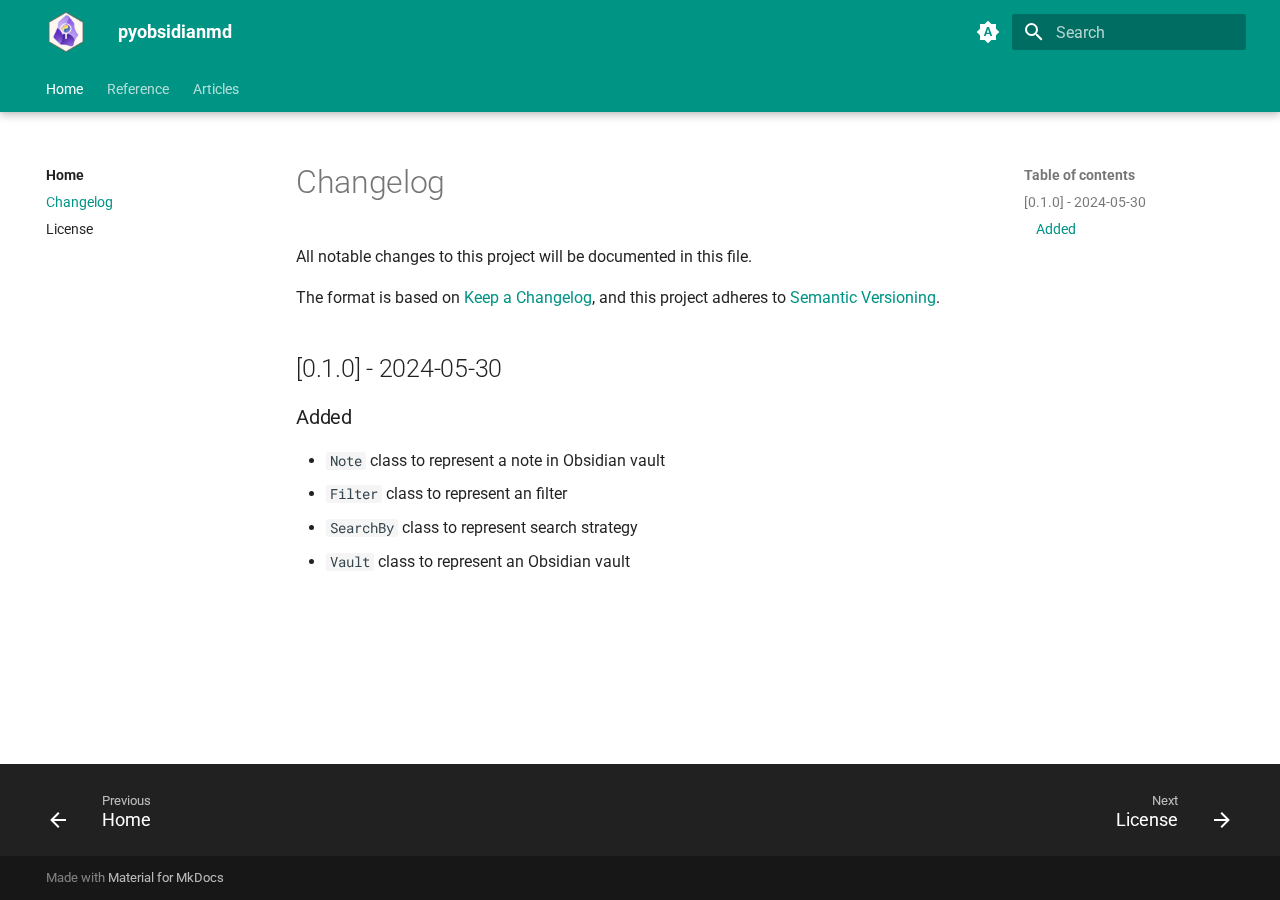
==== changelog/index.html @ 42bb1370 "Deployed efe7aa2 with MkDocs version: 1.6.0" ====
<!doctype html>
<html lang="en" class="no-js">
  <head>
    
      <meta charset="utf-8">
      <meta name="viewport" content="width=device-width,initial-scale=1">
      
        <meta name="description" content="A Python library for Obsidian">
      
      
      
      
        <link rel="prev" href="..">
      
      
        <link rel="next" href="../license/">
      
      
      <link rel="icon" href="../assets/imgs/logo.png">
      <meta name="generator" content="mkdocs-1.6.0, mkdocs-material-9.5.25">
    
    
      
        <title>Changelog - pyobsidianmd</title>
      
    
    
      <link rel="stylesheet" href="../assets/stylesheets/main.6543a935.min.css">
      
        
        <link rel="stylesheet" href="../assets/stylesheets/palette.06af60db.min.css">
      
      


    
    
      
    
    
      
        
        
        <link rel="preconnect" href="https://fonts.gstatic.com" crossorigin>
        <link rel="stylesheet" href="https://fonts.googleapis.com/css?family=Roboto:300,300i,400,400i,700,700i%7CRoboto+Mono:400,400i,700,700i&display=fallback">
        <style>:root{--md-text-font:"Roboto";--md-code-font:"Roboto Mono"}</style>
      
    
    
      <link rel="stylesheet" href="../assets/_mkdocstrings.css">
    
      <link rel="stylesheet" href="../css/style.css">
    
    <script>__md_scope=new URL("..",location),__md_hash=e=>[...e].reduce((e,_)=>(e<<5)-e+_.charCodeAt(0),0),__md_get=(e,_=localStorage,t=__md_scope)=>JSON.parse(_.getItem(t.pathname+"."+e)),__md_set=(e,_,t=localStorage,a=__md_scope)=>{try{t.setItem(a.pathname+"."+e,JSON.stringify(_))}catch(e){}}</script>
    
      

    
    
    
  </head>
  
  
    
    
      
    
    
    
    
    <body dir="ltr" data-md-color-scheme="default" data-md-color-primary="indigo" data-md-color-accent="indigo">
  
    
    <input class="md-toggle" data-md-toggle="drawer" type="checkbox" id="__drawer" autocomplete="off">
    <input class="md-toggle" data-md-toggle="search" type="checkbox" id="__search" autocomplete="off">
    <label class="md-overlay" for="__drawer"></label>
    <div data-md-component="skip">
      
        
        <a href="#changelog" class="md-skip">
          Skip to content
        </a>
      
    </div>
    <div data-md-component="announce">
      
    </div>
    
    
      

  

<header class="md-header md-header--shadow md-header--lifted" data-md-component="header">
  <nav class="md-header__inner md-grid" aria-label="Header">
    <a href=".." title="pyobsidianmd" class="md-header__button md-logo" aria-label="pyobsidianmd" data-md-component="logo">
      
  <img src="../assets/imgs/logo.png" alt="logo">

    </a>
    <label class="md-header__button md-icon" for="__drawer">
      
      <svg xmlns="http://www.w3.org/2000/svg" viewBox="0 0 24 24"><path d="M3 6h18v2H3V6m0 5h18v2H3v-2m0 5h18v2H3v-2Z"/></svg>
    </label>
    <div class="md-header__title" data-md-component="header-title">
      <div class="md-header__ellipsis">
        <div class="md-header__topic">
          <span class="md-ellipsis">
            pyobsidianmd
          </span>
        </div>
        <div class="md-header__topic" data-md-component="header-topic">
          <span class="md-ellipsis">
            
              Changelog
            
          </span>
        </div>
      </div>
    </div>
    
      
        <form class="md-header__option" data-md-component="palette">
  
    
    
    
    <input class="md-option" data-md-color-media="(prefers-color-scheme)" data-md-color-scheme="default" data-md-color-primary="indigo" data-md-color-accent="indigo"  aria-label="Switch to light mode"  type="radio" name="__palette" id="__palette_0">
    
      <label class="md-header__button md-icon" title="Switch to light mode" for="__palette_1" hidden>
        <svg xmlns="http://www.w3.org/2000/svg" viewBox="0 0 24 24"><path d="m14.3 16-.7-2h-3.2l-.7 2H7.8L11 7h2l3.2 9h-1.9M20 8.69V4h-4.69L12 .69 8.69 4H4v4.69L.69 12 4 15.31V20h4.69L12 23.31 15.31 20H20v-4.69L23.31 12 20 8.69m-9.15 3.96h2.3L12 9l-1.15 3.65Z"/></svg>
      </label>
    
  
    
    
    
    <input class="md-option" data-md-color-media="(prefers-color-scheme: light)" data-md-color-scheme="default" data-md-color-primary="teal" data-md-color-accent="purple"  aria-label="Switch to dark mode"  type="radio" name="__palette" id="__palette_1">
    
      <label class="md-header__button md-icon" title="Switch to dark mode" for="__palette_2" hidden>
        <svg xmlns="http://www.w3.org/2000/svg" viewBox="0 0 24 24"><path d="M12 7a5 5 0 0 1 5 5 5 5 0 0 1-5 5 5 5 0 0 1-5-5 5 5 0 0 1 5-5m0 2a3 3 0 0 0-3 3 3 3 0 0 0 3 3 3 3 0 0 0 3-3 3 3 0 0 0-3-3m0-7 2.39 3.42C13.65 5.15 12.84 5 12 5c-.84 0-1.65.15-2.39.42L12 2M3.34 7l4.16-.35A7.2 7.2 0 0 0 5.94 8.5c-.44.74-.69 1.5-.83 2.29L3.34 7m.02 10 1.76-3.77a7.131 7.131 0 0 0 2.38 4.14L3.36 17M20.65 7l-1.77 3.79a7.023 7.023 0 0 0-2.38-4.15l4.15.36m-.01 10-4.14.36c.59-.51 1.12-1.14 1.54-1.86.42-.73.69-1.5.83-2.29L20.64 17M12 22l-2.41-3.44c.74.27 1.55.44 2.41.44.82 0 1.63-.17 2.37-.44L12 22Z"/></svg>
      </label>
    
  
    
    
    
    <input class="md-option" data-md-color-media="(prefers-color-scheme: dark)" data-md-color-scheme="slate" data-md-color-primary="black" data-md-color-accent="lime"  aria-label="Switch to system preference"  type="radio" name="__palette" id="__palette_2">
    
      <label class="md-header__button md-icon" title="Switch to system preference" for="__palette_0" hidden>
        <svg xmlns="http://www.w3.org/2000/svg" viewBox="0 0 24 24"><path d="m17.75 4.09-2.53 1.94.91 3.06-2.63-1.81-2.63 1.81.91-3.06-2.53-1.94L12.44 4l1.06-3 1.06 3 3.19.09m3.5 6.91-1.64 1.25.59 1.98-1.7-1.17-1.7 1.17.59-1.98L15.75 11l2.06-.05L18.5 9l.69 1.95 2.06.05m-2.28 4.95c.83-.08 1.72 1.1 1.19 1.85-.32.45-.66.87-1.08 1.27C15.17 23 8.84 23 4.94 19.07c-3.91-3.9-3.91-10.24 0-14.14.4-.4.82-.76 1.27-1.08.75-.53 1.93.36 1.85 1.19-.27 2.86.69 5.83 2.89 8.02a9.96 9.96 0 0 0 8.02 2.89m-1.64 2.02a12.08 12.08 0 0 1-7.8-3.47c-2.17-2.19-3.33-5-3.49-7.82-2.81 3.14-2.7 7.96.31 10.98 3.02 3.01 7.84 3.12 10.98.31Z"/></svg>
      </label>
    
  
</form>
      
    
    
      <script>var media,input,key,value,palette=__md_get("__palette");if(palette&&palette.color){"(prefers-color-scheme)"===palette.color.media&&(media=matchMedia("(prefers-color-scheme: light)"),input=document.querySelector(media.matches?"[data-md-color-media='(prefers-color-scheme: light)']":"[data-md-color-media='(prefers-color-scheme: dark)']"),palette.color.media=input.getAttribute("data-md-color-media"),palette.color.scheme=input.getAttribute("data-md-color-scheme"),palette.color.primary=input.getAttribute("data-md-color-primary"),palette.color.accent=input.getAttribute("data-md-color-accent"));for([key,value]of Object.entries(palette.color))document.body.setAttribute("data-md-color-"+key,value)}</script>
    
    
    
      <label class="md-header__button md-icon" for="__search">
        
        <svg xmlns="http://www.w3.org/2000/svg" viewBox="0 0 24 24"><path d="M9.5 3A6.5 6.5 0 0 1 16 9.5c0 1.61-.59 3.09-1.56 4.23l.27.27h.79l5 5-1.5 1.5-5-5v-.79l-.27-.27A6.516 6.516 0 0 1 9.5 16 6.5 6.5 0 0 1 3 9.5 6.5 6.5 0 0 1 9.5 3m0 2C7 5 5 7 5 9.5S7 14 9.5 14 14 12 14 9.5 12 5 9.5 5Z"/></svg>
      </label>
      <div class="md-search" data-md-component="search" role="dialog">
  <label class="md-search__overlay" for="__search"></label>
  <div class="md-search__inner" role="search">
    <form class="md-search__form" name="search">
      <input type="text" class="md-search__input" name="query" aria-label="Search" placeholder="Search" autocapitalize="off" autocorrect="off" autocomplete="off" spellcheck="false" data-md-component="search-query" required>
      <label class="md-search__icon md-icon" for="__search">
        
        <svg xmlns="http://www.w3.org/2000/svg" viewBox="0 0 24 24"><path d="M9.5 3A6.5 6.5 0 0 1 16 9.5c0 1.61-.59 3.09-1.56 4.23l.27.27h.79l5 5-1.5 1.5-5-5v-.79l-.27-.27A6.516 6.516 0 0 1 9.5 16 6.5 6.5 0 0 1 3 9.5 6.5 6.5 0 0 1 9.5 3m0 2C7 5 5 7 5 9.5S7 14 9.5 14 14 12 14 9.5 12 5 9.5 5Z"/></svg>
        
        <svg xmlns="http://www.w3.org/2000/svg" viewBox="0 0 24 24"><path d="M20 11v2H8l5.5 5.5-1.42 1.42L4.16 12l7.92-7.92L13.5 5.5 8 11h12Z"/></svg>
      </label>
      <nav class="md-search__options" aria-label="Search">
        
        <button type="reset" class="md-search__icon md-icon" title="Clear" aria-label="Clear" tabindex="-1">
          
          <svg xmlns="http://www.w3.org/2000/svg" viewBox="0 0 24 24"><path d="M19 6.41 17.59 5 12 10.59 6.41 5 5 6.41 10.59 12 5 17.59 6.41 19 12 13.41 17.59 19 19 17.59 13.41 12 19 6.41Z"/></svg>
        </button>
      </nav>
      
        <div class="md-search__suggest" data-md-component="search-suggest"></div>
      
    </form>
    <div class="md-search__output">
      <div class="md-search__scrollwrap" data-md-scrollfix>
        <div class="md-search-result" data-md-component="search-result">
          <div class="md-search-result__meta">
            Initializing search
          </div>
          <ol class="md-search-result__list" role="presentation"></ol>
        </div>
      </div>
    </div>
  </div>
</div>
    
    
  </nav>
  
    
      
<nav class="md-tabs" aria-label="Tabs" data-md-component="tabs">
  <div class="md-grid">
    <ul class="md-tabs__list">
      
        
  
  
    
  
  
    
    
      <li class="md-tabs__item md-tabs__item--active">
        <a href=".." class="md-tabs__link">
          
  
    
  
  Home

        </a>
      </li>
    
  

      
        
  
  
  
    
    
      <li class="md-tabs__item">
        <a href="../reference/filter/" class="md-tabs__link">
          
  
    
  
  Reference

        </a>
      </li>
    
  

      
        
  
  
  
    
    
      <li class="md-tabs__item">
        <a href="../articles/filter_mode/" class="md-tabs__link">
          
  
    
  
  Articles

        </a>
      </li>
    
  

      
    </ul>
  </div>
</nav>
    
  
</header>
    
    <div class="md-container" data-md-component="container">
      
      
        
      
      <main class="md-main" data-md-component="main">
        <div class="md-main__inner md-grid">
          
            
              
              <div class="md-sidebar md-sidebar--primary" data-md-component="sidebar" data-md-type="navigation" >
                <div class="md-sidebar__scrollwrap">
                  <div class="md-sidebar__inner">
                    


  


<nav class="md-nav md-nav--primary md-nav--lifted" aria-label="Navigation" data-md-level="0">
  <label class="md-nav__title" for="__drawer">
    <a href=".." title="pyobsidianmd" class="md-nav__button md-logo" aria-label="pyobsidianmd" data-md-component="logo">
      
  <img src="../assets/imgs/logo.png" alt="logo">

    </a>
    pyobsidianmd
  </label>
  
  <ul class="md-nav__list" data-md-scrollfix>
    
      
      
  
  
    
  
  
  
    
    
      
        
          
        
      
        
      
        
      
    
    
      
        
        
      
      
        
      
    
    
    <li class="md-nav__item md-nav__item--active md-nav__item--section md-nav__item--nested">
      
        
        
        <input class="md-nav__toggle md-toggle " type="checkbox" id="__nav_1" checked>
        
          
          
          <div class="md-nav__link md-nav__container">
            <a href=".." class="md-nav__link ">
              
  
  <span class="md-ellipsis">
    Home
  </span>
  

            </a>
            
              
              <label class="md-nav__link " for="__nav_1" id="__nav_1_label" tabindex="">
                <span class="md-nav__icon md-icon"></span>
              </label>
            
          </div>
        
        <nav class="md-nav" data-md-level="1" aria-labelledby="__nav_1_label" aria-expanded="true">
          <label class="md-nav__title" for="__nav_1">
            <span class="md-nav__icon md-icon"></span>
            Home
          </label>
          <ul class="md-nav__list" data-md-scrollfix>
            
              
            
              
                
  
  
    
  
  
  
    <li class="md-nav__item md-nav__item--active">
      
      <input class="md-nav__toggle md-toggle" type="checkbox" id="__toc">
      
      
        
      
      
        <label class="md-nav__link md-nav__link--active" for="__toc">
          
  
  <span class="md-ellipsis">
    Changelog
  </span>
  

          <span class="md-nav__icon md-icon"></span>
        </label>
      
      <a href="./" class="md-nav__link md-nav__link--active">
        
  
  <span class="md-ellipsis">
    Changelog
  </span>
  

      </a>
      
        

<nav class="md-nav md-nav--secondary" aria-label="Table of contents">
  
  
  
    
  
  
    <label class="md-nav__title" for="__toc">
      <span class="md-nav__icon md-icon"></span>
      Table of contents
    </label>
    <ul class="md-nav__list" data-md-component="toc" data-md-scrollfix>
      
        <li class="md-nav__item">
  <a href="#010-2024-05-30" class="md-nav__link">
    <span class="md-ellipsis">
      [0.1.0] - 2024-05-30
    </span>
  </a>
  
    <nav class="md-nav" aria-label="[0.1.0] - 2024-05-30">
      <ul class="md-nav__list">
        
          <li class="md-nav__item">
  <a href="#added" class="md-nav__link">
    <span class="md-ellipsis">
      Added
    </span>
  </a>
  
</li>
        
      </ul>
    </nav>
  
</li>
      
    </ul>
  
</nav>
      
    </li>
  

              
            
              
                
  
  
  
  
    <li class="md-nav__item">
      <a href="../license/" class="md-nav__link">
        
  
  <span class="md-ellipsis">
    License
  </span>
  

      </a>
    </li>
  

              
            
          </ul>
        </nav>
      
    </li>
  

    
      
      
  
  
  
  
    
    
      
        
      
        
      
        
      
        
      
    
    
      
      
        
      
    
    
    <li class="md-nav__item md-nav__item--nested">
      
        
        
        <input class="md-nav__toggle md-toggle " type="checkbox" id="__nav_2" >
        
          
          <label class="md-nav__link" for="__nav_2" id="__nav_2_label" tabindex="0">
            
  
  <span class="md-ellipsis">
    Reference
  </span>
  

            <span class="md-nav__icon md-icon"></span>
          </label>
        
        <nav class="md-nav" data-md-level="1" aria-labelledby="__nav_2_label" aria-expanded="false">
          <label class="md-nav__title" for="__nav_2">
            <span class="md-nav__icon md-icon"></span>
            Reference
          </label>
          <ul class="md-nav__list" data-md-scrollfix>
            
              
                
  
  
  
  
    <li class="md-nav__item">
      <a href="../reference/filter/" class="md-nav__link">
        
  
  <span class="md-ellipsis">
    filter
  </span>
  

      </a>
    </li>
  

              
            
              
                
  
  
  
  
    <li class="md-nav__item">
      <a href="../reference/note/" class="md-nav__link">
        
  
  <span class="md-ellipsis">
    note
  </span>
  

      </a>
    </li>
  

              
            
              
                
  
  
  
  
    <li class="md-nav__item">
      <a href="../reference/searchby/" class="md-nav__link">
        
  
  <span class="md-ellipsis">
    searchby
  </span>
  

      </a>
    </li>
  

              
            
              
                
  
  
  
  
    <li class="md-nav__item">
      <a href="../reference/vault/" class="md-nav__link">
        
  
  <span class="md-ellipsis">
    vault
  </span>
  

      </a>
    </li>
  

              
            
          </ul>
        </nav>
      
    </li>
  

    
      
      
  
  
  
  
    
    
      
        
      
        
      
    
    
      
      
        
      
    
    
    <li class="md-nav__item md-nav__item--nested">
      
        
        
        <input class="md-nav__toggle md-toggle " type="checkbox" id="__nav_3" >
        
          
          <label class="md-nav__link" for="__nav_3" id="__nav_3_label" tabindex="0">
            
  
  <span class="md-ellipsis">
    Articles
  </span>
  

            <span class="md-nav__icon md-icon"></span>
          </label>
        
        <nav class="md-nav" data-md-level="1" aria-labelledby="__nav_3_label" aria-expanded="false">
          <label class="md-nav__title" for="__nav_3">
            <span class="md-nav__icon md-icon"></span>
            Articles
          </label>
          <ul class="md-nav__list" data-md-scrollfix>
            
              
                
  
  
  
  
    <li class="md-nav__item">
      <a href="../articles/filter_mode/" class="md-nav__link">
        
  
  <span class="md-ellipsis">
    Understanding filter mode
  </span>
  

      </a>
    </li>
  

              
            
              
                
  
  
  
  
    <li class="md-nav__item">
      <a href="../articles/new_search_strategy/" class="md-nav__link">
        
  
  <span class="md-ellipsis">
    Creating new search strategy
  </span>
  

      </a>
    </li>
  

              
            
          </ul>
        </nav>
      
    </li>
  

    
  </ul>
</nav>
                  </div>
                </div>
              </div>
            
            
              
              <div class="md-sidebar md-sidebar--secondary" data-md-component="sidebar" data-md-type="toc" >
                <div class="md-sidebar__scrollwrap">
                  <div class="md-sidebar__inner">
                    

<nav class="md-nav md-nav--secondary" aria-label="Table of contents">
  
  
  
    
  
  
    <label class="md-nav__title" for="__toc">
      <span class="md-nav__icon md-icon"></span>
      Table of contents
    </label>
    <ul class="md-nav__list" data-md-component="toc" data-md-scrollfix>
      
        <li class="md-nav__item">
  <a href="#010-2024-05-30" class="md-nav__link">
    <span class="md-ellipsis">
      [0.1.0] - 2024-05-30
    </span>
  </a>
  
    <nav class="md-nav" aria-label="[0.1.0] - 2024-05-30">
      <ul class="md-nav__list">
        
          <li class="md-nav__item">
  <a href="#added" class="md-nav__link">
    <span class="md-ellipsis">
      Added
    </span>
  </a>
  
</li>
        
      </ul>
    </nav>
  
</li>
      
    </ul>
  
</nav>
                  </div>
                </div>
              </div>
            
          
          
            <div class="md-content" data-md-component="content">
              <article class="md-content__inner md-typeset">
                
                  


<h1 id="changelog">Changelog</h1>
<p>All notable changes to this project will be documented in this file.</p>
<p>The format is based on <a href="https://keepachangelog.com/en/1.1.0/">Keep a Changelog</a>,
and this project adheres to <a href="https://semver.org/spec/v2.0.0.html">Semantic Versioning</a>.</p>
<h2 id="010-2024-05-30">[0.1.0] - 2024-05-30</h2>
<h3 id="added">Added</h3>
<ul>
<li><code class="language-python highlight"><span class="n">Note</span></code> class to represent a note in Obsidian vault</li>
<li><code class="language-python highlight"><span class="n">Filter</span></code> class to represent an filter</li>
<li><code class="language-python highlight"><span class="n">SearchBy</span></code> class to represent search strategy</li>
<li><code class="language-python highlight"><span class="n">Vault</span></code> class to represent an Obsidian vault</li>
</ul>












                
              </article>
            </div>
          
          
<script>var target=document.getElementById(location.hash.slice(1));target&&target.name&&(target.checked=target.name.startsWith("__tabbed_"))</script>
        </div>
        
          <button type="button" class="md-top md-icon" data-md-component="top" hidden>
  
  <svg xmlns="http://www.w3.org/2000/svg" viewBox="0 0 24 24"><path d="M13 20h-2V8l-5.5 5.5-1.42-1.42L12 4.16l7.92 7.92-1.42 1.42L13 8v12Z"/></svg>
  Back to top
</button>
        
      </main>
      
        <footer class="md-footer">
  
    
      
      <nav class="md-footer__inner md-grid" aria-label="Footer" >
        
          
          <a href=".." class="md-footer__link md-footer__link--prev" aria-label="Previous: Home">
            <div class="md-footer__button md-icon">
              
              <svg xmlns="http://www.w3.org/2000/svg" viewBox="0 0 24 24"><path d="M20 11v2H8l5.5 5.5-1.42 1.42L4.16 12l7.92-7.92L13.5 5.5 8 11h12Z"/></svg>
            </div>
            <div class="md-footer__title">
              <span class="md-footer__direction">
                Previous
              </span>
              <div class="md-ellipsis">
                Home
              </div>
            </div>
          </a>
        
        
          
          <a href="../license/" class="md-footer__link md-footer__link--next" aria-label="Next: License">
            <div class="md-footer__title">
              <span class="md-footer__direction">
                Next
              </span>
              <div class="md-ellipsis">
                License
              </div>
            </div>
            <div class="md-footer__button md-icon">
              
              <svg xmlns="http://www.w3.org/2000/svg" viewBox="0 0 24 24"><path d="M4 11v2h12l-5.5 5.5 1.42 1.42L19.84 12l-7.92-7.92L10.5 5.5 16 11H4Z"/></svg>
            </div>
          </a>
        
      </nav>
    
  
  <div class="md-footer-meta md-typeset">
    <div class="md-footer-meta__inner md-grid">
      <div class="md-copyright">
  
  
    Made with
    <a href="https://squidfunk.github.io/mkdocs-material/" target="_blank" rel="noopener">
      Material for MkDocs
    </a>
  
</div>
      
    </div>
  </div>
</footer>
      
    </div>
    <div class="md-dialog" data-md-component="dialog">
      <div class="md-dialog__inner md-typeset"></div>
    </div>
    
    
    <script id="__config" type="application/json">{"base": "..", "features": ["announce.dismiss", "content.action.edit", "content.action.view", "content.code.annotate", "content.code.copy", "content.tooltips", "navigation.footer", "navigation.indexes", "navigation.sections", "navigation.tabs", "navigation.tabs.sticky", "navigation.top", "search.highlight", "search.suggest", "toc.follow"], "search": "../assets/javascripts/workers/search.b8dbb3d2.min.js", "translations": {"clipboard.copied": "Copied to clipboard", "clipboard.copy": "Copy to clipboard", "search.result.more.one": "1 more on this page", "search.result.more.other": "# more on this page", "search.result.none": "No matching documents", "search.result.one": "1 matching document", "search.result.other": "# matching documents", "search.result.placeholder": "Type to start searching", "search.result.term.missing": "Missing", "select.version": "Select version"}}</script>
    
    
      <script src="../assets/javascripts/bundle.081f42fc.min.js"></script>
      
    
  </body>
</html>
---- assets/stylesheets/main.6543a935.min.css ----
@charset "UTF-8";html{-webkit-text-size-adjust:none;-moz-text-size-adjust:none;text-size-adjust:none;box-sizing:border-box}*,:after,:before{box-sizing:inherit}@media (prefers-reduced-motion){*,:after,:before{transition:none!important}}body{margin:0}a,button,input,label{-webkit-tap-highlight-color:transparent}a{color:inherit;text-decoration:none}hr{border:0;box-sizing:initial;display:block;height:.05rem;overflow:visible;padding:0}small{font-size:80%}sub,sup{line-height:1em}img{border-style:none}table{border-collapse:initial;border-spacing:0}td,th{font-weight:400;vertical-align:top}button{background:#0000;border:0;font-family:inherit;font-size:inherit;margin:0;padding:0}input{border:0;outline:none}:root{--md-primary-fg-color:#4051b5;--md-primary-fg-color--light:#5d6cc0;--md-primary-fg-color--dark:#303fa1;--md-primary-bg-color:#fff;--md-primary-bg-color--light:#ffffffb3;--md-accent-fg-color:#526cfe;--md-accent-fg-color--transparent:#526cfe1a;--md-accent-bg-color:#fff;--md-accent-bg-color--light:#ffffffb3}[data-md-color-scheme=default]{color-scheme:light}[data-md-color-scheme=default] img[src$="#gh-dark-mode-only"],[data-md-color-scheme=default] img[src$="#only-dark"]{display:none}:root,[data-md-color-scheme=default]{--md-hue:225deg;--md-default-fg-color:#000000de;--md-default-fg-color--light:#0000008a;--md-default-fg-color--lighter:#00000052;--md-default-fg-color--lightest:#00000012;--md-default-bg-color:#fff;--md-default-bg-color--light:#ffffffb3;--md-default-bg-color--lighter:#ffffff4d;--md-default-bg-color--lightest:#ffffff1f;--md-code-fg-color:#36464e;--md-code-bg-color:#f5f5f5;--md-code-hl-color:#4287ff;--md-code-hl-color--light:#4287ff1a;--md-code-hl-number-color:#d52a2a;--md-code-hl-special-color:#db1457;--md-code-hl-function-color:#a846b9;--md-code-hl-constant-color:#6e59d9;--md-code-hl-keyword-color:#3f6ec6;--md-code-hl-string-color:#1c7d4d;--md-code-hl-name-color:var(--md-code-fg-color);--md-code-hl-operator-color:var(--md-default-fg-color--light);--md-code-hl-punctuation-color:var(--md-default-fg-color--light);--md-code-hl-comment-color:var(--md-default-fg-color--light);--md-code-hl-generic-color:var(--md-default-fg-color--light);--md-code-hl-variable-color:var(--md-default-fg-color--light);--md-typeset-color:var(--md-default-fg-color);--md-typeset-a-color:var(--md-primary-fg-color);--md-typeset-del-color:#f5503d26;--md-typeset-ins-color:#0bd57026;--md-typeset-kbd-color:#fafafa;--md-typeset-kbd-accent-color:#fff;--md-typeset-kbd-border-color:#b8b8b8;--md-typeset-mark-color:#ffff0080;--md-typeset-table-color:#0000001f;--md-typeset-table-color--light:rgba(0,0,0,.035);--md-admonition-fg-color:var(--md-default-fg-color);--md-admonition-bg-color:var(--md-default-bg-color);--md-warning-fg-color:#000000de;--md-warning-bg-color:#ff9;--md-footer-fg-color:#fff;--md-footer-fg-color--light:#ffffffb3;--md-footer-fg-color--lighter:#ffffff73;--md-footer-bg-color:#000000de;--md-footer-bg-color--dark:#00000052;--md-shadow-z1:0 0.2rem 0.5rem #0000000d,0 0 0.05rem #0000001a;--md-shadow-z2:0 0.2rem 0.5rem #0000001a,0 0 0.05rem #00000040;--md-shadow-z3:0 0.2rem 0.5rem #0003,0 0 0.05rem #00000059}.md-icon svg{fill:currentcolor;display:block;height:1.2rem;width:1.2rem}body{-webkit-font-smoothing:antialiased;-moz-osx-font-smoothing:grayscale;--md-text-font-family:var(--md-text-font,_),-apple-system,BlinkMacSystemFont,Helvetica,Arial,sans-serif;--md-code-font-family:var(--md-code-font,_),SFMono-Regular,Consolas,Menlo,monospace}aside,body,input{font-feature-settings:"kern","liga";color:var(--md-typeset-color);font-family:var(--md-text-font-family)}code,kbd,pre{font-feature-settings:"kern";font-family:var(--md-code-font-family)}:root{--md-typeset-table-sort-icon:url('data:image/svg+xml;charset=utf-8,<svg xmlns="http://www.w3.org/2000/svg" viewBox="0 0 24 24"><path d="m18 21-4-4h3V7h-3l4-4 4 4h-3v10h3M2 19v-2h10v2M2 13v-2h7v2M2 7V5h4v2H2Z"/></svg>');--md-typeset-table-sort-icon--asc:url('data:image/svg+xml;charset=utf-8,<svg xmlns="http://www.w3.org/2000/svg" viewBox="0 0 24 24"><path d="M19 17h3l-4 4-4-4h3V3h2M2 17h10v2H2M6 5v2H2V5m0 6h7v2H2v-2Z"/></svg>');--md-typeset-table-sort-icon--desc:url('data:image/svg+xml;charset=utf-8,<svg xmlns="http://www.w3.org/2000/svg" viewBox="0 0 24 24"><path d="M19 7h3l-4-4-4 4h3v14h2M2 17h10v2H2M6 5v2H2V5m0 6h7v2H2v-2Z"/></svg>')}.md-typeset{-webkit-print-color-adjust:exact;color-adjust:exact;font-size:.8rem;line-height:1.6}@media print{.md-typeset{font-size:.68rem}}.md-typeset blockquote,.md-typeset dl,.md-typeset figure,.md-typeset ol,.md-typeset pre,.md-typeset ul{margin-bottom:1em;margin-top:1em}.md-typeset h1{color:var(--md-default-fg-color--light);font-size:2em;line-height:1.3;margin:0 0 1.25em}.md-typeset h1,.md-typeset h2{font-weight:300;letter-spacing:-.01em}.md-typeset h2{font-size:1.5625em;line-height:1.4;margin:1.6em 0 .64em}.md-typeset h3{font-size:1.25em;font-weight:400;letter-spacing:-.01em;line-height:1.5;margin:1.6em 0 .8em}.md-typeset h2+h3{margin-top:.8em}.md-typeset h4{font-weight:700;letter-spacing:-.01em;margin:1em 0}.md-typeset h5,.md-typeset h6{color:var(--md-default-fg-color--light);font-size:.8em;font-weight:700;letter-spacing:-.01em;margin:1.25em 0}.md-typeset h5{text-transform:uppercase}.md-typeset hr{border-bottom:.05rem solid var(--md-default-fg-color--lightest);display:flow-root;margin:1.5em 0}.md-typeset a{color:var(--md-typeset-a-color);word-break:break-word}.md-typeset a,.md-typeset a:before{transition:color 125ms}.md-typeset a:focus,.md-typeset a:hover{color:var(--md-accent-fg-color)}.md-typeset a:focus code,.md-typeset a:hover code{background-color:var(--md-accent-fg-color--transparent)}.md-typeset a code{color:currentcolor;transition:background-color 125ms}.md-typeset a.focus-visible{outline-color:var(--md-accent-fg-color);outline-offset:.2rem}.md-typeset code,.md-typeset kbd,.md-typeset pre{color:var(--md-code-fg-color);direction:ltr;font-variant-ligatures:none}@media print{.md-typeset code,.md-typeset kbd,.md-typeset pre{white-space:pre-wrap}}.md-typeset code{background-color:var(--md-code-bg-color);border-radius:.1rem;-webkit-box-decoration-break:clone;box-decoration-break:clone;font-size:.85em;padding:0 .2941176471em;word-break:break-word}.md-typeset code:not(.focus-visible){-webkit-tap-highlight-color:transparent;outline:none}.md-typeset pre{display:flow-root;line-height:1.4;position:relative}.md-typeset pre>code{-webkit-box-decoration-break:slice;box-decoration-break:slice;box-shadow:none;display:block;margin:0;outline-color:var(--md-accent-fg-color);overflow:auto;padding:.7720588235em 1.1764705882em;scrollbar-color:var(--md-default-fg-color--lighter) #0000;scrollbar-width:thin;touch-action:auto;word-break:normal}.md-typeset pre>code:hover{scrollbar-color:var(--md-accent-fg-color) #0000}.md-typeset pre>code::-webkit-scrollbar{height:.2rem;width:.2rem}.md-typeset pre>code::-webkit-scrollbar-thumb{background-color:var(--md-default-fg-color--lighter)}.md-typeset pre>code::-webkit-scrollbar-thumb:hover{background-color:var(--md-accent-fg-color)}.md-typeset kbd{background-color:var(--md-typeset-kbd-color);border-radius:.1rem;box-shadow:0 .1rem 0 .05rem var(--md-typeset-kbd-border-color),0 .1rem 0 var(--md-typeset-kbd-border-color),0 -.1rem .2rem var(--md-typeset-kbd-accent-color) inset;color:var(--md-default-fg-color);display:inline-block;font-size:.75em;padding:0 .6666666667em;vertical-align:text-top;word-break:break-word}.md-typeset mark{background-color:var(--md-typeset-mark-color);-webkit-box-decoration-break:clone;box-decoration-break:clone;color:inherit;word-break:break-word}.md-typeset abbr{border-bottom:.05rem dotted var(--md-default-fg-color--light);cursor:help;text-decoration:none}.md-typeset small{opacity:.75}[dir=ltr] .md-typeset sub,[dir=ltr] .md-typeset sup{margin-left:.078125em}[dir=rtl] .md-typeset sub,[dir=rtl] .md-typeset sup{margin-right:.078125em}[dir=ltr] .md-typeset blockquote{padding-left:.6rem}[dir=rtl] .md-typeset blockquote{padding-right:.6rem}[dir=ltr] .md-typeset blockquote{border-left:.2rem solid var(--md-default-fg-color--lighter)}[dir=rtl] .md-typeset blockquote{border-right:.2rem solid var(--md-default-fg-color--lighter)}.md-typeset blockquote{color:var(--md-default-fg-color--light);margin-left:0;margin-right:0}.md-typeset ul{list-style-type:disc}[dir=ltr] .md-typeset ol,[dir=ltr] .md-typeset ul{margin-left:.625em}[dir=rtl] .md-typeset ol,[dir=rtl] .md-typeset ul{margin-right:.625em}.md-typeset ol,.md-typeset ul{padding:0}.md-typeset ol:not([hidden]),.md-typeset ul:not([hidden]){display:flow-root}.md-typeset ol ol,.md-typeset ul ol{list-style-type:lower-alpha}.md-typeset ol ol ol,.md-typeset ul ol ol{list-style-type:lower-roman}[dir=ltr] .md-typeset ol li,[dir=ltr] .md-typeset ul li{margin-left:1.25em}[dir=rtl] .md-typeset ol li,[dir=rtl] .md-typeset ul li{margin-right:1.25em}.md-typeset ol li,.md-typeset ul li{margin-bottom:.5em}.md-typeset ol li blockquote,.md-typeset ol li p,.md-typeset ul li blockquote,.md-typeset ul li p{margin:.5em 0}.md-typeset ol li:last-child,.md-typeset ul li:last-child{margin-bottom:0}[dir=ltr] .md-typeset ol li ol,[dir=ltr] .md-typeset ol li ul,[dir=ltr] .md-typeset ul li ol,[dir=ltr] .md-typeset ul li ul{margin-left:.625em}[dir=rtl] .md-typeset ol li ol,[dir=rtl] .md-typeset ol li ul,[dir=rtl] .md-typeset ul li ol,[dir=rtl] .md-typeset ul li ul{margin-right:.625em}.md-typeset ol li ol,.md-typeset ol li ul,.md-typeset ul li ol,.md-typeset ul li ul{margin-bottom:.5em;margin-top:.5em}[dir=ltr] .md-typeset dd{margin-left:1.875em}[dir=rtl] .md-typeset dd{margin-right:1.875em}.md-typeset dd{margin-bottom:1.5em;margin-top:1em}.md-typeset img,.md-typeset svg,.md-typeset video{height:auto;max-width:100%}.md-typeset img[align=left]{margin:1em 1em 1em 0}.md-typeset img[align=right]{margin:1em 0 1em 1em}.md-typeset img[align]:only-child{margin-top:0}.md-typeset figure{display:flow-root;margin:1em auto;max-width:100%;text-align:center;width:-moz-fit-content;width:fit-content}.md-typeset figure img{display:block;margin:0 auto}.md-typeset figcaption{font-style:italic;margin:1em auto;max-width:24rem}.md-typeset iframe{max-width:100%}.md-typeset table:not([class]){background-color:var(--md-default-bg-color);border:.05rem solid var(--md-typeset-table-color);border-radius:.1rem;display:inline-block;font-size:.64rem;max-width:100%;overflow:auto;touch-action:auto}@media print{.md-typeset table:not([class]){display:table}}.md-typeset table:not([class])+*{margin-top:1.5em}.md-typeset table:not([class]) td>:first-child,.md-typeset table:not([class]) th>:first-child{margin-top:0}.md-typeset table:not([class]) td>:last-child,.md-typeset table:not([class]) th>:last-child{margin-bottom:0}.md-typeset table:not([class]) td:not([align]),.md-typeset table:not([class]) th:not([align]){text-align:left}[dir=rtl] .md-typeset table:not([class]) td:not([align]),[dir=rtl] .md-typeset table:not([class]) th:not([align]){text-align:right}.md-typeset table:not([class]) th{font-weight:700;min-width:5rem;padding:.9375em 1.25em;vertical-align:top}.md-typeset table:not([class]) td{border-top:.05rem solid var(--md-typeset-table-color);padding:.9375em 1.25em;vertical-align:top}.md-typeset table:not([class]) tbody tr{transition:background-color 125ms}.md-typeset table:not([class]) tbody tr:hover{background-color:var(--md-typeset-table-color--light);box-shadow:0 .05rem 0 var(--md-default-bg-color) inset}.md-typeset table:not([class]) a{word-break:normal}.md-typeset table th[role=columnheader]{cursor:pointer}[dir=ltr] .md-typeset table th[role=columnheader]:after{margin-left:.5em}[dir=rtl] .md-typeset table th[role=columnheader]:after{margin-right:.5em}.md-typeset table th[role=columnheader]:after{content:"";display:inline-block;height:1.2em;-webkit-mask-image:var(--md-typeset-table-sort-icon);mask-image:var(--md-typeset-table-sort-icon);-webkit-mask-repeat:no-repeat;mask-repeat:no-repeat;-webkit-mask-size:contain;mask-size:contain;transition:background-color 125ms;vertical-align:text-bottom;width:1.2em}.md-typeset table th[role=columnheader]:hover:after{background-color:var(--md-default-fg-color--lighter)}.md-typeset table th[role=columnheader][aria-sort=ascending]:after{background-color:var(--md-default-fg-color--light);-webkit-mask-image:var(--md-typeset-table-sort-icon--asc);mask-image:var(--md-typeset-table-sort-icon--asc)}.md-typeset table th[role=columnheader][aria-sort=descending]:after{background-color:var(--md-default-fg-color--light);-webkit-mask-image:var(--md-typeset-table-sort-icon--desc);mask-image:var(--md-typeset-table-sort-icon--desc)}.md-typeset__scrollwrap{margin:1em -.8rem;overflow-x:auto;touch-action:auto}.md-typeset__table{display:inline-block;margin-bottom:.5em;padding:0 .8rem}@media print{.md-typeset__table{display:block}}html .md-typeset__table table{display:table;margin:0;overflow:hidden;width:100%}@media screen and (max-width:44.984375em){.md-content__inner>pre{margin:1em -.8rem}.md-content__inner>pre code{border-radius:0}}.md-typeset .md-author{border-radius:100%;display:block;flex-shrink:0;height:1.6rem;overflow:hidden;position:relative;transition:color 125ms,transform 125ms;width:1.6rem}.md-typeset .md-author img{display:block}.md-typeset .md-author--more{background:var(--md-default-fg-color--lightest);color:var(--md-default-fg-color--lighter);font-size:.6rem;font-weight:700;line-height:1.6rem;text-align:center}.md-typeset .md-author--long{height:2.4rem;width:2.4rem}.md-typeset a.md-author{transform:scale(1)}.md-typeset a.md-author img{border-radius:100%;filter:grayscale(100%) opacity(75%);transition:filter 125ms}.md-typeset a.md-author:focus,.md-typeset a.md-author:hover{transform:scale(1.1);z-index:1}.md-typeset a.md-author:focus img,.md-typeset a.md-author:hover img{filter:grayscale(0)}.md-banner{background-color:var(--md-footer-bg-color);color:var(--md-footer-fg-color);overflow:auto}@media print{.md-banner{display:none}}.md-banner--warning{background-color:var(--md-warning-bg-color);color:var(--md-warning-fg-color)}.md-banner__inner{font-size:.7rem;margin:.6rem auto;padding:0 .8rem}[dir=ltr] .md-banner__button{float:right}[dir=rtl] .md-banner__button{float:left}.md-banner__button{color:inherit;cursor:pointer;transition:opacity .25s}.no-js .md-banner__button{display:none}.md-banner__button:hover{opacity:.7}html{font-size:125%;height:100%;overflow-x:hidden}@media screen and (min-width:100em){html{font-size:137.5%}}@media screen and (min-width:125em){html{font-size:150%}}body{background-color:var(--md-default-bg-color);display:flex;flex-direction:column;font-size:.5rem;min-height:100%;position:relative;width:100%}@media print{body{display:block}}@media screen and (max-width:59.984375em){body[data-md-scrolllock]{position:fixed}}.md-grid{margin-left:auto;margin-right:auto;max-width:61rem}.md-container{display:flex;flex-direction:column;flex-grow:1}@media print{.md-container{display:block}}.md-main{flex-grow:1}.md-main__inner{display:flex;height:100%;margin-top:1.5rem}.md-ellipsis{overflow:hidden;text-overflow:ellipsis}.md-toggle{display:none}.md-option{height:0;opacity:0;position:absolute;width:0}.md-option:checked+label:not([hidden]){display:block}.md-option.focus-visible+label{outline-color:var(--md-accent-fg-color);outline-style:auto}.md-skip{background-color:var(--md-default-fg-color);border-radius:.1rem;color:var(--md-default-bg-color);font-size:.64rem;margin:.5rem;opacity:0;outline-color:var(--md-accent-fg-color);padding:.3rem .5rem;position:fixed;transform:translateY(.4rem);z-index:-1}.md-skip:focus{opacity:1;transform:translateY(0);transition:transform .25s cubic-bezier(.4,0,.2,1),opacity 175ms 75ms;z-index:10}@page{margin:25mm}:root{--md-clipboard-icon:url('data:image/svg+xml;charset=utf-8,<svg xmlns="http://www.w3.org/2000/svg" viewBox="0 0 24 24"><path d="M19 21H8V7h11m0-2H8a2 2 0 0 0-2 2v14a2 2 0 0 0 2 2h11a2 2 0 0 0 2-2V7a2 2 0 0 0-2-2m-3-4H4a2 2 0 0 0-2 2v14h2V3h12V1Z"/></svg>')}.md-clipboard{border-radius:.1rem;color:var(--md-default-fg-color--lightest);cursor:pointer;height:1.5em;outline-color:var(--md-accent-fg-color);outline-offset:.1rem;position:absolute;right:.5em;top:.5em;transition:color .25s;width:1.5em;z-index:1}@media print{.md-clipboard{display:none}}.md-clipboard:not(.focus-visible){-webkit-tap-highlight-color:transparent;outline:none}:hover>.md-clipboard{color:var(--md-default-fg-color--light)}.md-clipboard:focus,.md-clipboard:hover{color:var(--md-accent-fg-color)}.md-clipboard:after{background-color:currentcolor;content:"";display:block;height:1.125em;margin:0 auto;-webkit-mask-image:var(--md-clipboard-icon);mask-image:var(--md-clipboard-icon);-webkit-mask-position:center;mask-position:center;-webkit-mask-repeat:no-repeat;mask-repeat:no-repeat;-webkit-mask-size:contain;mask-size:contain;width:1.125em}.md-clipboard--inline{cursor:pointer}.md-clipboard--inline code{transition:color .25s,background-color .25s}.md-clipboard--inline:focus code,.md-clipboard--inline:hover code{background-color:var(--md-accent-fg-color--transparent);color:var(--md-accent-fg-color)}.md-typeset .md-code__content{display:grid}@keyframes consent{0%{opacity:0;transform:translateY(100%)}to{opacity:1;transform:translateY(0)}}@keyframes overlay{0%{opacity:0}to{opacity:1}}.md-consent__overlay{animation:overlay .25s both;-webkit-backdrop-filter:blur(.1rem);backdrop-filter:blur(.1rem);background-color:#0000008a;height:100%;opacity:1;position:fixed;top:0;width:100%;z-index:5}.md-consent__inner{animation:consent .5s cubic-bezier(.1,.7,.1,1) both;background-color:var(--md-default-bg-color);border:0;border-radius:.1rem;bottom:0;box-shadow:0 0 .2rem #0000001a,0 .2rem .4rem #0003;max-height:100%;overflow:auto;padding:0;position:fixed;width:100%;z-index:5}.md-consent__form{padding:.8rem}.md-consent__settings{display:none;margin:1em 0}input:checked+.md-consent__settings{display:block}.md-consent__controls{margin-bottom:.8rem}.md-typeset .md-consent__controls .md-button{display:inline}@media screen and (max-width:44.984375em){.md-typeset .md-consent__controls .md-button{display:block;margin-top:.4rem;text-align:center;width:100%}}.md-consent label{cursor:pointer}.md-content{flex-grow:1;min-width:0}.md-content__inner{margin:0 .8rem 1.2rem;padding-top:.6rem}@media screen and (min-width:76.25em){[dir=ltr] .md-sidebar--primary:not([hidden])~.md-content>.md-content__inner{margin-left:1.2rem}[dir=ltr] .md-sidebar--secondary:not([hidden])~.md-content>.md-content__inner,[dir=rtl] .md-sidebar--primary:not([hidden])~.md-content>.md-content__inner{margin-right:1.2rem}[dir=rtl] .md-sidebar--secondary:not([hidden])~.md-content>.md-content__inner{margin-left:1.2rem}}.md-content__inner:before{content:"";display:block;height:.4rem}.md-content__inner>:last-child{margin-bottom:0}[dir=ltr] .md-content__button{float:right}[dir=rtl] .md-content__button{float:left}[dir=ltr] .md-content__button{margin-left:.4rem}[dir=rtl] .md-content__button{margin-right:.4rem}.md-content__button{margin:.4rem 0;padding:0}@media print{.md-content__button{display:none}}.md-typeset .md-content__button{color:var(--md-default-fg-color--lighter)}.md-content__button svg{display:inline;vertical-align:top}[dir=rtl] .md-content__button svg{transform:scaleX(-1)}[dir=ltr] .md-dialog{right:.8rem}[dir=rtl] .md-dialog{left:.8rem}.md-dialog{background-color:var(--md-default-fg-color);border-radius:.1rem;bottom:.8rem;box-shadow:var(--md-shadow-z3);min-width:11.1rem;opacity:0;padding:.4rem .6rem;pointer-events:none;position:fixed;transform:translateY(100%);transition:transform 0ms .4s,opacity .4s;z-index:4}@media print{.md-dialog{display:none}}.md-dialog--active{opacity:1;pointer-events:auto;transform:translateY(0);transition:transform .4s cubic-bezier(.075,.85,.175,1),opacity .4s}.md-dialog__inner{color:var(--md-default-bg-color);font-size:.7rem}.md-feedback{margin:2em 0 1em;text-align:center}.md-feedback fieldset{border:none;margin:0;padding:0}.md-feedback__title{font-weight:700;margin:1em auto}.md-feedback__inner{position:relative}.md-feedback__list{display:flex;flex-wrap:wrap;place-content:baseline center;position:relative}.md-feedback__list:hover .md-icon:not(:disabled){color:var(--md-default-fg-color--lighter)}:disabled .md-feedback__list{min-height:1.8rem}.md-feedback__icon{color:var(--md-default-fg-color--light);cursor:pointer;flex-shrink:0;margin:0 .1rem;transition:color 125ms}.md-feedback__icon:not(:disabled).md-icon:hover{color:var(--md-accent-fg-color)}.md-feedback__icon:disabled{color:var(--md-default-fg-color--lightest);pointer-events:none}.md-feedback__note{opacity:0;position:relative;transform:translateY(.4rem);transition:transform .4s cubic-bezier(.1,.7,.1,1),opacity .15s}.md-feedback__note>*{margin:0 auto;max-width:16rem}:disabled .md-feedback__note{opacity:1;transform:translateY(0)}.md-footer{background-color:var(--md-footer-bg-color);color:var(--md-footer-fg-color)}@media print{.md-footer{display:none}}.md-footer__inner{justify-content:space-between;overflow:auto;padding:.2rem}.md-footer__inner:not([hidden]){display:flex}.md-footer__link{align-items:end;display:flex;flex-grow:0.01;margin-bottom:.4rem;margin-top:1rem;max-width:100%;outline-color:var(--md-accent-fg-color);overflow:hidden;transition:opacity .25s}.md-footer__link:focus,.md-footer__link:hover{opacity:.7}[dir=rtl] .md-footer__link svg{transform:scaleX(-1)}@media screen and (max-width:44.984375em){.md-footer__link--prev{flex-shrink:0}.md-footer__link--prev .md-footer__title{display:none}}[dir=ltr] .md-footer__link--next{margin-left:auto}[dir=rtl] .md-footer__link--next{margin-right:auto}.md-footer__link--next{text-align:right}[dir=rtl] .md-footer__link--next{text-align:left}.md-footer__title{flex-grow:1;font-size:.9rem;margin-bottom:.7rem;max-width:calc(100% - 2.4rem);padding:0 1rem;white-space:nowrap}.md-footer__button{margin:.2rem;padding:.4rem}.md-footer__direction{font-size:.64rem;opacity:.7}.md-footer-meta{background-color:var(--md-footer-bg-color--dark)}.md-footer-meta__inner{display:flex;flex-wrap:wrap;justify-content:space-between;padding:.2rem}html .md-footer-meta.md-typeset a{color:var(--md-footer-fg-color--light)}html .md-footer-meta.md-typeset a:focus,html .md-footer-meta.md-typeset a:hover{color:var(--md-footer-fg-color)}.md-copyright{color:var(--md-footer-fg-color--lighter);font-size:.64rem;margin:auto .6rem;padding:.4rem 0;width:100%}@media screen and (min-width:45em){.md-copyright{width:auto}}.md-copyright__highlight{color:var(--md-footer-fg-color--light)}.md-social{display:inline-flex;gap:.2rem;margin:0 .4rem;padding:.2rem 0 .6rem}@media screen and (min-width:45em){.md-social{padding:.6rem 0}}.md-social__link{display:inline-block;height:1.6rem;text-align:center;width:1.6rem}.md-social__link:before{line-height:1.9}.md-social__link svg{fill:currentcolor;max-height:.8rem;vertical-align:-25%}.md-typeset .md-button{border:.1rem solid;border-radius:.1rem;color:var(--md-primary-fg-color);cursor:pointer;display:inline-block;font-weight:700;padding:.625em 2em;transition:color 125ms,background-color 125ms,border-color 125ms}.md-typeset .md-button--primary{background-color:var(--md-primary-fg-color);border-color:var(--md-primary-fg-color);color:var(--md-primary-bg-color)}.md-typeset .md-button:focus,.md-typeset .md-button:hover{background-color:var(--md-accent-fg-color);border-color:var(--md-accent-fg-color);color:var(--md-accent-bg-color)}[dir=ltr] .md-typeset .md-input{border-top-left-radius:.1rem}[dir=ltr] .md-typeset .md-input,[dir=rtl] .md-typeset .md-input{border-top-right-radius:.1rem}[dir=rtl] .md-typeset .md-input{border-top-left-radius:.1rem}.md-typeset .md-input{border-bottom:.1rem solid var(--md-default-fg-color--lighter);box-shadow:var(--md-shadow-z1);font-size:.8rem;height:1.8rem;padding:0 .6rem;transition:border .25s,box-shadow .25s}.md-typeset .md-input:focus,.md-typeset .md-input:hover{border-bottom-color:var(--md-accent-fg-color);box-shadow:var(--md-shadow-z2)}.md-typeset .md-input--stretch{width:100%}.md-header{background-color:var(--md-primary-fg-color);box-shadow:0 0 .2rem #0000,0 .2rem .4rem #0000;color:var(--md-primary-bg-color);display:block;left:0;position:sticky;right:0;top:0;z-index:4}@media print{.md-header{display:none}}.md-header[hidden]{transform:translateY(-100%);transition:transform .25s cubic-bezier(.8,0,.6,1),box-shadow .25s}.md-header--shadow{box-shadow:0 0 .2rem #0000001a,0 .2rem .4rem #0003;transition:transform .25s cubic-bezier(.1,.7,.1,1),box-shadow .25s}.md-header__inner{align-items:center;display:flex;padding:0 .2rem}.md-header__button{color:currentcolor;cursor:pointer;margin:.2rem;outline-color:var(--md-accent-fg-color);padding:.4rem;position:relative;transition:opacity .25s;vertical-align:middle;z-index:1}.md-header__button:hover{opacity:.7}.md-header__button:not([hidden]){display:inline-block}.md-header__button:not(.focus-visible){-webkit-tap-highlight-color:transparent;outline:none}.md-header__button.md-logo{margin:.2rem;padding:.4rem}@media screen and (max-width:76.234375em){.md-header__button.md-logo{display:none}}.md-header__button.md-logo img,.md-header__button.md-logo svg{fill:currentcolor;display:block;height:1.2rem;width:auto}@media screen and (min-width:60em){.md-header__button[for=__search]{display:none}}.no-js .md-header__button[for=__search]{display:none}[dir=rtl] .md-header__button[for=__search] svg{transform:scaleX(-1)}@media screen and (min-width:76.25em){.md-header__button[for=__drawer]{display:none}}.md-header__topic{display:flex;max-width:100%;position:absolute;transition:transform .4s cubic-bezier(.1,.7,.1,1),opacity .15s;white-space:nowrap}.md-header__topic+.md-header__topic{opacity:0;pointer-events:none;transform:translateX(1.25rem);transition:transform .4s cubic-bezier(1,.7,.1,.1),opacity .15s;z-index:-1}[dir=rtl] .md-header__topic+.md-header__topic{transform:translateX(-1.25rem)}.md-header__topic:first-child{font-weight:700}[dir=ltr] .md-header__title{margin-left:1rem;margin-right:.4rem}[dir=rtl] .md-header__title{margin-left:.4rem;margin-right:1rem}.md-header__title{flex-grow:1;font-size:.9rem;height:2.4rem;line-height:2.4rem}.md-header__title--active .md-header__topic{opacity:0;pointer-events:none;transform:translateX(-1.25rem);transition:transform .4s cubic-bezier(1,.7,.1,.1),opacity .15s;z-index:-1}[dir=rtl] .md-header__title--active .md-header__topic{transform:translateX(1.25rem)}.md-header__title--active .md-header__topic+.md-header__topic{opacity:1;pointer-events:auto;transform:translateX(0);transition:transform .4s cubic-bezier(.1,.7,.1,1),opacity .15s;z-index:0}.md-header__title>.md-header__ellipsis{height:100%;position:relative;width:100%}.md-header__option{display:flex;flex-shrink:0;max-width:100%;transition:max-width 0ms .25s,opacity .25s .25s;white-space:nowrap}[data-md-toggle=search]:checked~.md-header .md-header__option{max-width:0;opacity:0;transition:max-width 0ms,opacity 0ms}.md-header__option>input{bottom:0}.md-header__source{display:none}@media screen and (min-width:60em){[dir=ltr] .md-header__source{margin-left:1rem}[dir=rtl] .md-header__source{margin-right:1rem}.md-header__source{display:block;max-width:11.7rem;width:11.7rem}}@media screen and (min-width:76.25em){[dir=ltr] .md-header__source{margin-left:1.4rem}[dir=rtl] .md-header__source{margin-right:1.4rem}}.md-meta{color:var(--md-default-fg-color--light);font-size:.7rem;line-height:1.3}.md-meta__list{display:inline-flex;flex-wrap:wrap;list-style:none;margin:0;padding:0}.md-meta__item:not(:last-child):after{content:"·";margin-left:.2rem;margin-right:.2rem}.md-meta__link{color:var(--md-typeset-a-color)}.md-meta__link:focus,.md-meta__link:hover{color:var(--md-accent-fg-color)}.md-draft{background-color:#ff1744;border-radius:.125em;color:#fff;display:inline-block;font-weight:700;padding-left:.5714285714em;padding-right:.5714285714em}:root{--md-nav-icon--prev:url('data:image/svg+xml;charset=utf-8,<svg xmlns="http://www.w3.org/2000/svg" viewBox="0 0 24 24"><path d="M20 11v2H8l5.5 5.5-1.42 1.42L4.16 12l7.92-7.92L13.5 5.5 8 11h12Z"/></svg>');--md-nav-icon--next:url('data:image/svg+xml;charset=utf-8,<svg xmlns="http://www.w3.org/2000/svg" viewBox="0 0 24 24"><path d="M8.59 16.58 13.17 12 8.59 7.41 10 6l6 6-6 6-1.41-1.42Z"/></svg>');--md-toc-icon:url('data:image/svg+xml;charset=utf-8,<svg xmlns="http://www.w3.org/2000/svg" viewBox="0 0 24 24"><path d="M3 9h14V7H3v2m0 4h14v-2H3v2m0 4h14v-2H3v2m16 0h2v-2h-2v2m0-10v2h2V7h-2m0 6h2v-2h-2v2Z"/></svg>')}.md-nav{font-size:.7rem;line-height:1.3}.md-nav__title{color:var(--md-default-fg-color--light);display:block;font-weight:700;overflow:hidden;padding:0 .6rem;text-overflow:ellipsis}.md-nav__title .md-nav__button{display:none}.md-nav__title .md-nav__button img{height:100%;width:auto}.md-nav__title .md-nav__button.md-logo img,.md-nav__title .md-nav__button.md-logo svg{fill:currentcolor;display:block;height:2.4rem;max-width:100%;object-fit:contain;width:auto}.md-nav__list{list-style:none;margin:0;padding:0}.md-nav__link{align-items:flex-start;display:flex;gap:.4rem;margin-top:.625em;scroll-snap-align:start;transition:color 125ms}.md-nav__link--passed{color:var(--md-default-fg-color--light)}.md-nav__item .md-nav__link--active,.md-nav__item .md-nav__link--active code{color:var(--md-typeset-a-color)}.md-nav__link .md-ellipsis{position:relative}[dir=ltr] .md-nav__link .md-icon:last-child{margin-left:auto}[dir=rtl] .md-nav__link .md-icon:last-child{margin-right:auto}.md-nav__link svg{fill:currentcolor;flex-shrink:0;height:1.3em}.md-nav__link[for]:focus,.md-nav__link[for]:hover,.md-nav__link[href]:focus,.md-nav__link[href]:hover{color:var(--md-accent-fg-color);cursor:pointer}.md-nav__link.focus-visible{outline-color:var(--md-accent-fg-color);outline-offset:.2rem}.md-nav--primary .md-nav__link[for=__toc]{display:none}.md-nav--primary .md-nav__link[for=__toc] .md-icon:after{background-color:currentcolor;display:block;height:100%;-webkit-mask-image:var(--md-toc-icon);mask-image:var(--md-toc-icon);width:100%}.md-nav--primary .md-nav__link[for=__toc]~.md-nav{display:none}.md-nav__container>.md-nav__link{margin-top:0}.md-nav__container>.md-nav__link:first-child{flex-grow:1;min-width:0}.md-nav__icon{flex-shrink:0}.md-nav__source{display:none}@media screen and (max-width:76.234375em){.md-nav--primary,.md-nav--primary .md-nav{background-color:var(--md-default-bg-color);display:flex;flex-direction:column;height:100%;left:0;position:absolute;right:0;top:0;z-index:1}.md-nav--primary .md-nav__item,.md-nav--primary .md-nav__title{font-size:.8rem;line-height:1.5}.md-nav--primary .md-nav__title{background-color:var(--md-default-fg-color--lightest);color:var(--md-default-fg-color--light);cursor:pointer;height:5.6rem;line-height:2.4rem;padding:3rem .8rem .2rem;position:relative;white-space:nowrap}[dir=ltr] .md-nav--primary .md-nav__title .md-nav__icon{left:.4rem}[dir=rtl] .md-nav--primary .md-nav__title .md-nav__icon{right:.4rem}.md-nav--primary .md-nav__title .md-nav__icon{display:block;height:1.2rem;margin:.2rem;position:absolute;top:.4rem;width:1.2rem}.md-nav--primary .md-nav__title .md-nav__icon:after{background-color:currentcolor;content:"";display:block;height:100%;-webkit-mask-image:var(--md-nav-icon--prev);mask-image:var(--md-nav-icon--prev);-webkit-mask-position:center;mask-position:center;-webkit-mask-repeat:no-repeat;mask-repeat:no-repeat;-webkit-mask-size:contain;mask-size:contain;width:100%}.md-nav--primary .md-nav__title~.md-nav__list{background-color:var(--md-default-bg-color);box-shadow:0 .05rem 0 var(--md-default-fg-color--lightest) inset;overflow-y:auto;scroll-snap-type:y mandatory;touch-action:pan-y}.md-nav--primary .md-nav__title~.md-nav__list>:first-child{border-top:0}.md-nav--primary .md-nav__title[for=__drawer]{background-color:var(--md-primary-fg-color);color:var(--md-primary-bg-color);font-weight:700}.md-nav--primary .md-nav__title .md-logo{display:block;left:.2rem;margin:.2rem;padding:.4rem;position:absolute;right:.2rem;top:.2rem}.md-nav--primary .md-nav__list{flex:1}.md-nav--primary .md-nav__item{border-top:.05rem solid var(--md-default-fg-color--lightest)}.md-nav--primary .md-nav__item--active>.md-nav__link{color:var(--md-typeset-a-color)}.md-nav--primary .md-nav__item--active>.md-nav__link:focus,.md-nav--primary .md-nav__item--active>.md-nav__link:hover{color:var(--md-accent-fg-color)}.md-nav--primary .md-nav__link{margin-top:0;padding:.6rem .8rem}.md-nav--primary .md-nav__link svg{margin-top:.1em}.md-nav--primary .md-nav__link>.md-nav__link{padding:0}[dir=ltr] .md-nav--primary .md-nav__link .md-nav__icon{margin-right:-.2rem}[dir=rtl] .md-nav--primary .md-nav__link .md-nav__icon{margin-left:-.2rem}.md-nav--primary .md-nav__link .md-nav__icon{font-size:1.2rem;height:1.2rem;width:1.2rem}.md-nav--primary .md-nav__link .md-nav__icon:after{background-color:currentcolor;content:"";display:block;height:100%;-webkit-mask-image:var(--md-nav-icon--next);mask-image:var(--md-nav-icon--next);-webkit-mask-position:center;mask-position:center;-webkit-mask-repeat:no-repeat;mask-repeat:no-repeat;-webkit-mask-size:contain;mask-size:contain;width:100%}[dir=rtl] .md-nav--primary .md-nav__icon:after{transform:scale(-1)}.md-nav--primary .md-nav--secondary .md-nav{background-color:initial;position:static}[dir=ltr] .md-nav--primary .md-nav--secondary .md-nav .md-nav__link{padding-left:1.4rem}[dir=rtl] .md-nav--primary .md-nav--secondary .md-nav .md-nav__link{padding-right:1.4rem}[dir=ltr] .md-nav--primary .md-nav--secondary .md-nav .md-nav .md-nav__link{padding-left:2rem}[dir=rtl] .md-nav--primary .md-nav--secondary .md-nav .md-nav .md-nav__link{padding-right:2rem}[dir=ltr] .md-nav--primary .md-nav--secondary .md-nav .md-nav .md-nav .md-nav__link{padding-left:2.6rem}[dir=rtl] .md-nav--primary .md-nav--secondary .md-nav .md-nav .md-nav .md-nav__link{padding-right:2.6rem}[dir=ltr] .md-nav--primary .md-nav--secondary .md-nav .md-nav .md-nav .md-nav .md-nav__link{padding-left:3.2rem}[dir=rtl] .md-nav--primary .md-nav--secondary .md-nav .md-nav .md-nav .md-nav .md-nav__link{padding-right:3.2rem}.md-nav--secondary{background-color:initial}.md-nav__toggle~.md-nav{display:flex;opacity:0;transform:translateX(100%);transition:transform .25s cubic-bezier(.8,0,.6,1),opacity 125ms 50ms}[dir=rtl] .md-nav__toggle~.md-nav{transform:translateX(-100%)}.md-nav__toggle:checked~.md-nav{opacity:1;transform:translateX(0);transition:transform .25s cubic-bezier(.4,0,.2,1),opacity 125ms 125ms}.md-nav__toggle:checked~.md-nav>.md-nav__list{-webkit-backface-visibility:hidden;backface-visibility:hidden}}@media screen and (max-width:59.984375em){.md-nav--primary .md-nav__link[for=__toc]{display:flex}.md-nav--primary .md-nav__link[for=__toc] .md-icon:after{content:""}.md-nav--primary .md-nav__link[for=__toc]+.md-nav__link{display:none}.md-nav--primary .md-nav__link[for=__toc]~.md-nav{display:flex}.md-nav__source{background-color:var(--md-primary-fg-color--dark);color:var(--md-primary-bg-color);display:block;padding:0 .2rem}}@media screen and (min-width:60em) and (max-width:76.234375em){.md-nav--integrated .md-nav__link[for=__toc]{display:flex}.md-nav--integrated .md-nav__link[for=__toc] .md-icon:after{content:""}.md-nav--integrated .md-nav__link[for=__toc]+.md-nav__link{display:none}.md-nav--integrated .md-nav__link[for=__toc]~.md-nav{display:flex}}@media screen and (min-width:60em){.md-nav{margin-bottom:-.4rem}.md-nav--secondary .md-nav__title{background:var(--md-default-bg-color);box-shadow:0 0 .4rem .4rem var(--md-default-bg-color);position:sticky;top:0;z-index:1}.md-nav--secondary .md-nav__title[for=__toc]{scroll-snap-align:start}.md-nav--secondary .md-nav__title .md-nav__icon{display:none}[dir=ltr] .md-nav--secondary .md-nav__list{padding-left:.6rem}[dir=rtl] .md-nav--secondary .md-nav__list{padding-right:.6rem}.md-nav--secondary .md-nav__list{padding-bottom:.4rem}[dir=ltr] .md-nav--secondary .md-nav__item>.md-nav__link{margin-right:.4rem}[dir=rtl] .md-nav--secondary .md-nav__item>.md-nav__link{margin-left:.4rem}}@media screen and (min-width:76.25em){.md-nav{margin-bottom:-.4rem;transition:max-height .25s cubic-bezier(.86,0,.07,1)}.md-nav--primary .md-nav__title{background:var(--md-default-bg-color);box-shadow:0 0 .4rem .4rem var(--md-default-bg-color);position:sticky;top:0;z-index:1}.md-nav--primary .md-nav__title[for=__drawer]{scroll-snap-align:start}.md-nav--primary .md-nav__title .md-nav__icon{display:none}[dir=ltr] .md-nav--primary .md-nav__list{padding-left:.6rem}[dir=rtl] .md-nav--primary .md-nav__list{padding-right:.6rem}.md-nav--primary .md-nav__list{padding-bottom:.4rem}[dir=ltr] .md-nav--primary .md-nav__item>.md-nav__link{margin-right:.4rem}[dir=rtl] .md-nav--primary .md-nav__item>.md-nav__link{margin-left:.4rem}.md-nav__toggle~.md-nav{display:grid;grid-template-rows:0fr;opacity:0;transition:grid-template-rows .25s cubic-bezier(.86,0,.07,1),opacity .25s,visibility 0ms .25s;visibility:collapse}.md-nav__toggle~.md-nav>.md-nav__list{overflow:hidden}.md-nav__toggle.md-toggle--indeterminate~.md-nav,.md-nav__toggle:checked~.md-nav{grid-template-rows:1fr;opacity:1;transition:grid-template-rows .25s cubic-bezier(.86,0,.07,1),opacity .15s .1s,visibility 0ms;visibility:visible}.md-nav__toggle.md-toggle--indeterminate~.md-nav{transition:none}.md-nav__item--nested>.md-nav>.md-nav__title{display:none}.md-nav__item--section{display:block;margin:1.25em 0}.md-nav__item--section:last-child{margin-bottom:0}.md-nav__item--section>.md-nav__link{font-weight:700}.md-nav__item--section>.md-nav__link[for]{color:var(--md-default-fg-color--light)}.md-nav__item--section>.md-nav__link:not(.md-nav__container){pointer-events:none}.md-nav__item--section>.md-nav__link .md-icon,.md-nav__item--section>.md-nav__link>[for]{display:none}[dir=ltr] .md-nav__item--section>.md-nav{margin-left:-.6rem}[dir=rtl] .md-nav__item--section>.md-nav{margin-right:-.6rem}.md-nav__item--section>.md-nav{display:block;opacity:1;visibility:visible}.md-nav__item--section>.md-nav>.md-nav__list>.md-nav__item{padding:0}.md-nav__icon{border-radius:100%;height:.9rem;transition:background-color .25s;width:.9rem}.md-nav__icon:hover{background-color:var(--md-accent-fg-color--transparent)}.md-nav__icon:after{background-color:currentcolor;border-radius:100%;content:"";display:inline-block;height:100%;-webkit-mask-image:var(--md-nav-icon--next);mask-image:var(--md-nav-icon--next);-webkit-mask-position:center;mask-position:center;-webkit-mask-repeat:no-repeat;mask-repeat:no-repeat;-webkit-mask-size:contain;mask-size:contain;transition:transform .25s;vertical-align:-.1rem;width:100%}[dir=rtl] .md-nav__icon:after{transform:rotate(180deg)}.md-nav__item--nested .md-nav__toggle:checked~.md-nav__link .md-nav__icon:after,.md-nav__item--nested .md-toggle--indeterminate~.md-nav__link .md-nav__icon:after{transform:rotate(90deg)}.md-nav--lifted>.md-nav__list>.md-nav__item,.md-nav--lifted>.md-nav__title{display:none}.md-nav--lifted>.md-nav__list>.md-nav__item--active{display:block}.md-nav--lifted>.md-nav__list>.md-nav__item--active>.md-nav__link{background:var(--md-default-bg-color);box-shadow:0 0 .4rem .4rem var(--md-default-bg-color);margin-top:0;position:sticky;top:0;z-index:1}.md-nav--lifted>.md-nav__list>.md-nav__item--active>.md-nav__link:not(.md-nav__container){pointer-events:none}.md-nav--lifted>.md-nav__list>.md-nav__item--active.md-nav__item--section{margin:0}[dir=ltr] .md-nav--lifted>.md-nav__list>.md-nav__item>.md-nav:not(.md-nav--secondary){margin-left:-.6rem}[dir=rtl] .md-nav--lifted>.md-nav__list>.md-nav__item>.md-nav:not(.md-nav--secondary){margin-right:-.6rem}.md-nav--lifted>.md-nav__list>.md-nav__item>[for]{color:var(--md-default-fg-color--light)}.md-nav--lifted .md-nav[data-md-level="1"]{grid-template-rows:1fr;opacity:1;visibility:visible}[dir=ltr] .md-nav--integrated>.md-nav__list>.md-nav__item--active .md-nav--secondary{border-left:.05rem solid var(--md-primary-fg-color)}[dir=rtl] .md-nav--integrated>.md-nav__list>.md-nav__item--active .md-nav--secondary{border-right:.05rem solid var(--md-primary-fg-color)}.md-nav--integrated>.md-nav__list>.md-nav__item--active .md-nav--secondary{display:block;margin-bottom:1.25em;opacity:1;visibility:visible}.md-nav--integrated>.md-nav__list>.md-nav__item--active .md-nav--secondary>.md-nav__list{overflow:visible;padding-bottom:0}.md-nav--integrated>.md-nav__list>.md-nav__item--active .md-nav--secondary>.md-nav__title{display:none}}.md-pagination{font-size:.8rem;font-weight:700;gap:.4rem}.md-pagination,.md-pagination>*{align-items:center;display:flex;justify-content:center}.md-pagination>*{border-radius:.2rem;height:1.8rem;min-width:1.8rem;text-align:center}.md-pagination__current{background-color:var(--md-default-fg-color--lightest);color:var(--md-default-fg-color--light)}.md-pagination__link{transition:color 125ms,background-color 125ms}.md-pagination__link:focus,.md-pagination__link:hover{background-color:var(--md-accent-fg-color--transparent);color:var(--md-accent-fg-color)}.md-pagination__link:focus svg,.md-pagination__link:hover svg{color:var(--md-accent-fg-color)}.md-pagination__link.focus-visible{outline-color:var(--md-accent-fg-color);outline-offset:.2rem}.md-pagination__link svg{fill:currentcolor;color:var(--md-default-fg-color--lighter);display:block;max-height:100%;width:1.2rem}.md-post__back{border-bottom:.05rem solid var(--md-default-fg-color--lightest);margin-bottom:1.2rem;padding-bottom:1.2rem}@media screen and (max-width:76.234375em){.md-post__back{display:none}}[dir=rtl] .md-post__back svg{transform:scaleX(-1)}.md-post__authors{display:flex;flex-direction:column;gap:.6rem;margin:0 .6rem 1.2rem}.md-post .md-post__meta a{transition:color 125ms}.md-post .md-post__meta a:focus,.md-post .md-post__meta a:hover{color:var(--md-accent-fg-color)}.md-post__title{color:var(--md-default-fg-color--light);font-weight:700}.md-post--excerpt{margin-bottom:3.2rem}.md-post--excerpt .md-post__header{align-items:center;display:flex;gap:.6rem;min-height:1.6rem}.md-post--excerpt .md-post__authors{align-items:center;display:inline-flex;flex-direction:row;gap:.2rem;margin:0;min-height:2.4rem}[dir=ltr] .md-post--excerpt .md-post__meta .md-meta__list{margin-right:.4rem}[dir=rtl] .md-post--excerpt .md-post__meta .md-meta__list{margin-left:.4rem}.md-post--excerpt .md-post__content>:first-child{--md-scroll-margin:6rem;margin-top:0}.md-post>.md-nav--secondary{margin:1em 0}.md-profile{align-items:center;display:flex;font-size:.7rem;gap:.6rem;line-height:1.4;width:100%}.md-profile__description{flex-grow:1}.md-content--post{display:flex}@media screen and (max-width:76.234375em){.md-content--post{flex-flow:column-reverse}}.md-content--post>.md-content__inner{min-width:0}@media screen and (min-width:76.25em){[dir=ltr] .md-content--post>.md-content__inner{margin-left:1.2rem}[dir=rtl] .md-content--post>.md-content__inner{margin-right:1.2rem}}@media screen and (max-width:76.234375em){.md-sidebar.md-sidebar--post{padding:0;position:static;width:100%}.md-sidebar.md-sidebar--post .md-sidebar__scrollwrap{overflow:visible}.md-sidebar.md-sidebar--post .md-sidebar__inner{padding:0}.md-sidebar.md-sidebar--post .md-post__meta{margin-left:.6rem;margin-right:.6rem}.md-sidebar.md-sidebar--post .md-nav__item{border:none;display:inline}.md-sidebar.md-sidebar--post .md-nav__list{display:inline-flex;flex-wrap:wrap;gap:.6rem;padding-bottom:.6rem;padding-top:.6rem}.md-sidebar.md-sidebar--post .md-nav__link{padding:0}.md-sidebar.md-sidebar--post .md-nav{height:auto;margin-bottom:0;position:static}}:root{--md-progress-value:0;--md-progress-delay:400ms}.md-progress{background:var(--md-primary-bg-color);height:.075rem;opacity:min(clamp(0,var(--md-progress-value),1),clamp(0,100 - var(--md-progress-value),1));position:fixed;top:0;transform:scaleX(calc(var(--md-progress-value)*1%));transform-origin:left;transition:transform .5s cubic-bezier(.19,1,.22,1),opacity .25s var(--md-progress-delay);width:100%;z-index:4}:root{--md-search-result-icon:url('data:image/svg+xml;charset=utf-8,<svg xmlns="http://www.w3.org/2000/svg" viewBox="0 0 24 24"><path d="M14 2H6a2 2 0 0 0-2 2v16a2 2 0 0 0 2 2h7c-.41-.25-.8-.56-1.14-.9-.33-.33-.61-.7-.86-1.1H6V4h7v5h5v1.18c.71.16 1.39.43 2 .82V8l-6-6m6.31 16.9c1.33-2.11.69-4.9-1.4-6.22-2.11-1.33-4.91-.68-6.22 1.4-1.34 2.11-.69 4.89 1.4 6.22 1.46.93 3.32.93 4.79.02L22 23.39 23.39 22l-3.08-3.1m-3.81.1a2.5 2.5 0 0 1-2.5-2.5 2.5 2.5 0 0 1 2.5-2.5 2.5 2.5 0 0 1 2.5 2.5 2.5 2.5 0 0 1-2.5 2.5Z"/></svg>')}.md-search{position:relative}@media screen and (min-width:60em){.md-search{padding:.2rem 0}}.no-js .md-search{display:none}.md-search__overlay{opacity:0;z-index:1}@media screen and (max-width:59.984375em){[dir=ltr] .md-search__overlay{left:-2.2rem}[dir=rtl] .md-search__overlay{right:-2.2rem}.md-search__overlay{background-color:var(--md-default-bg-color);border-radius:1rem;height:2rem;overflow:hidden;pointer-events:none;position:absolute;top:-1rem;transform-origin:center;transition:transform .3s .1s,opacity .2s .2s;width:2rem}[data-md-toggle=search]:checked~.md-header .md-search__overlay{opacity:1;transition:transform .4s,opacity .1s}}@media screen and (min-width:60em){[dir=ltr] .md-search__overlay{left:0}[dir=rtl] .md-search__overlay{right:0}.md-search__overlay{background-color:#0000008a;cursor:pointer;height:0;position:fixed;top:0;transition:width 0ms .25s,height 0ms .25s,opacity .25s;width:0}[data-md-toggle=search]:checked~.md-header .md-search__overlay{height:200vh;opacity:1;transition:width 0ms,height 0ms,opacity .25s;width:100%}}@media screen and (max-width:29.984375em){[data-md-toggle=search]:checked~.md-header .md-search__overlay{transform:scale(45)}}@media screen and (min-width:30em) and (max-width:44.984375em){[data-md-toggle=search]:checked~.md-header .md-search__overlay{transform:scale(60)}}@media screen and (min-width:45em) and (max-width:59.984375em){[data-md-toggle=search]:checked~.md-header .md-search__overlay{transform:scale(75)}}.md-search__inner{-webkit-backface-visibility:hidden;backface-visibility:hidden}@media screen and (max-width:59.984375em){[dir=ltr] .md-search__inner{left:0}[dir=rtl] .md-search__inner{right:0}.md-search__inner{height:0;opacity:0;overflow:hidden;position:fixed;top:0;transform:translateX(5%);transition:width 0ms .3s,height 0ms .3s,transform .15s cubic-bezier(.4,0,.2,1) .15s,opacity .15s .15s;width:0;z-index:2}[dir=rtl] .md-search__inner{transform:translateX(-5%)}[data-md-toggle=search]:checked~.md-header .md-search__inner{height:100%;opacity:1;transform:translateX(0);transition:width 0ms 0ms,height 0ms 0ms,transform .15s cubic-bezier(.1,.7,.1,1) .15s,opacity .15s .15s;width:100%}}@media screen and (min-width:60em){[dir=ltr] .md-search__inner{float:right}[dir=rtl] .md-search__inner{float:left}.md-search__inner{padding:.1rem 0;position:relative;transition:width .25s cubic-bezier(.1,.7,.1,1);width:11.7rem}}@media screen and (min-width:60em) and (max-width:76.234375em){[data-md-toggle=search]:checked~.md-header .md-search__inner{width:23.4rem}}@media screen and (min-width:76.25em){[data-md-toggle=search]:checked~.md-header .md-search__inner{width:34.4rem}}.md-search__form{background-color:var(--md-default-bg-color);box-shadow:0 0 .6rem #0000;height:2.4rem;position:relative;transition:color .25s,background-color .25s;z-index:2}@media screen and (min-width:60em){.md-search__form{background-color:#00000042;border-radius:.1rem;height:1.8rem}.md-search__form:hover{background-color:#ffffff1f}}[data-md-toggle=search]:checked~.md-header .md-search__form{background-color:var(--md-default-bg-color);border-radius:.1rem .1rem 0 0;box-shadow:0 0 .6rem #00000012;color:var(--md-default-fg-color)}[dir=ltr] .md-search__input{padding-left:3.6rem;padding-right:2.2rem}[dir=rtl] .md-search__input{padding-left:2.2rem;padding-right:3.6rem}.md-search__input{background:#0000;font-size:.9rem;height:100%;position:relative;text-overflow:ellipsis;width:100%;z-index:2}.md-search__input::placeholder{transition:color .25s}.md-search__input::placeholder,.md-search__input~.md-search__icon{color:var(--md-default-fg-color--light)}.md-search__input::-ms-clear{display:none}@media screen and (max-width:59.984375em){.md-search__input{font-size:.9rem;height:2.4rem;width:100%}}@media screen and (min-width:60em){[dir=ltr] .md-search__input{padding-left:2.2rem}[dir=rtl] .md-search__input{padding-right:2.2rem}.md-search__input{color:inherit;font-size:.8rem}.md-search__input::placeholder{color:var(--md-primary-bg-color--light)}.md-search__input+.md-search__icon{color:var(--md-primary-bg-color)}[data-md-toggle=search]:checked~.md-header .md-search__input{text-overflow:clip}[data-md-toggle=search]:checked~.md-header .md-search__input+.md-search__icon{color:var(--md-default-fg-color--light)}[data-md-toggle=search]:checked~.md-header .md-search__input::placeholder{color:#0000}}.md-search__icon{cursor:pointer;display:inline-block;height:1.2rem;transition:color .25s,opacity .25s;width:1.2rem}.md-search__icon:hover{opacity:.7}[dir=ltr] .md-search__icon[for=__search]{left:.5rem}[dir=rtl] .md-search__icon[for=__search]{right:.5rem}.md-search__icon[for=__search]{position:absolute;top:.3rem;z-index:2}[dir=rtl] .md-search__icon[for=__search] svg{transform:scaleX(-1)}@media screen and (max-width:59.984375em){[dir=ltr] .md-search__icon[for=__search]{left:.8rem}[dir=rtl] .md-search__icon[for=__search]{right:.8rem}.md-search__icon[for=__search]{top:.6rem}.md-search__icon[for=__search] svg:first-child{display:none}}@media screen and (min-width:60em){.md-search__icon[for=__search]{pointer-events:none}.md-search__icon[for=__search] svg:last-child{display:none}}[dir=ltr] .md-search__options{right:.5rem}[dir=rtl] .md-search__options{left:.5rem}.md-search__options{pointer-events:none;position:absolute;top:.3rem;z-index:2}@media screen and (max-width:59.984375em){[dir=ltr] .md-search__options{right:.8rem}[dir=rtl] .md-search__options{left:.8rem}.md-search__options{top:.6rem}}[dir=ltr] .md-search__options>.md-icon{margin-left:.2rem}[dir=rtl] .md-search__options>.md-icon{margin-right:.2rem}.md-search__options>.md-icon{color:var(--md-default-fg-color--light);opacity:0;transform:scale(.75);transition:transform .15s cubic-bezier(.1,.7,.1,1),opacity .15s}.md-search__options>.md-icon:not(.focus-visible){-webkit-tap-highlight-color:transparent;outline:none}[data-md-toggle=search]:checked~.md-header .md-search__input:valid~.md-search__options>.md-icon{opacity:1;pointer-events:auto;transform:scale(1)}[data-md-toggle=search]:checked~.md-header .md-search__input:valid~.md-search__options>.md-icon:hover{opacity:.7}[dir=ltr] .md-search__suggest{padding-left:3.6rem;padding-right:2.2rem}[dir=rtl] .md-search__suggest{padding-left:2.2rem;padding-right:3.6rem}.md-search__suggest{align-items:center;color:var(--md-default-fg-color--lighter);display:flex;font-size:.9rem;height:100%;opacity:0;position:absolute;top:0;transition:opacity 50ms;white-space:nowrap;width:100%}@media screen and (min-width:60em){[dir=ltr] .md-search__suggest{padding-left:2.2rem}[dir=rtl] .md-search__suggest{padding-right:2.2rem}.md-search__suggest{font-size:.8rem}}[data-md-toggle=search]:checked~.md-header .md-search__suggest{opacity:1;transition:opacity .3s .1s}[dir=ltr] .md-search__output{border-bottom-left-radius:.1rem}[dir=ltr] .md-search__output,[dir=rtl] .md-search__output{border-bottom-right-radius:.1rem}[dir=rtl] .md-search__output{border-bottom-left-radius:.1rem}.md-search__output{overflow:hidden;position:absolute;width:100%;z-index:1}@media screen and (max-width:59.984375em){.md-search__output{bottom:0;top:2.4rem}}@media screen and (min-width:60em){.md-search__output{opacity:0;top:1.9rem;transition:opacity .4s}[data-md-toggle=search]:checked~.md-header .md-search__output{box-shadow:var(--md-shadow-z3);opacity:1}}.md-search__scrollwrap{-webkit-backface-visibility:hidden;backface-visibility:hidden;background-color:var(--md-default-bg-color);height:100%;overflow-y:auto;touch-action:pan-y}@media (-webkit-max-device-pixel-ratio:1),(max-resolution:1dppx){.md-search__scrollwrap{transform:translateZ(0)}}@media screen and (min-width:60em) and (max-width:76.234375em){.md-search__scrollwrap{width:23.4rem}}@media screen and (min-width:76.25em){.md-search__scrollwrap{width:34.4rem}}@media screen and (min-width:60em){.md-search__scrollwrap{max-height:0;scrollbar-color:var(--md-default-fg-color--lighter) #0000;scrollbar-width:thin}[data-md-toggle=search]:checked~.md-header .md-search__scrollwrap{max-height:75vh}.md-search__scrollwrap:hover{scrollbar-color:var(--md-accent-fg-color) #0000}.md-search__scrollwrap::-webkit-scrollbar{height:.2rem;width:.2rem}.md-search__scrollwrap::-webkit-scrollbar-thumb{background-color:var(--md-default-fg-color--lighter)}.md-search__scrollwrap::-webkit-scrollbar-thumb:hover{background-color:var(--md-accent-fg-color)}}.md-search-result{color:var(--md-default-fg-color);word-break:break-word}.md-search-result__meta{background-color:var(--md-default-fg-color--lightest);color:var(--md-default-fg-color--light);font-size:.64rem;line-height:1.8rem;padding:0 .8rem;scroll-snap-align:start}@media screen and (min-width:60em){[dir=ltr] .md-search-result__meta{padding-left:2.2rem}[dir=rtl] .md-search-result__meta{padding-right:2.2rem}}.md-search-result__list{list-style:none;margin:0;padding:0;-webkit-user-select:none;user-select:none}.md-search-result__item{box-shadow:0 -.05rem var(--md-default-fg-color--lightest)}.md-search-result__item:first-child{box-shadow:none}.md-search-result__link{display:block;outline:none;scroll-snap-align:start;transition:background-color .25s}.md-search-result__link:focus,.md-search-result__link:hover{background-color:var(--md-accent-fg-color--transparent)}.md-search-result__link:last-child p:last-child{margin-bottom:.6rem}.md-search-result__more>summary{cursor:pointer;display:block;outline:none;position:sticky;scroll-snap-align:start;top:0;z-index:1}.md-search-result__more>summary::marker{display:none}.md-search-result__more>summary::-webkit-details-marker{display:none}.md-search-result__more>summary>div{color:var(--md-typeset-a-color);font-size:.64rem;padding:.75em .8rem;transition:color .25s,background-color .25s}@media screen and (min-width:60em){[dir=ltr] .md-search-result__more>summary>div{padding-left:2.2rem}[dir=rtl] .md-search-result__more>summary>div{padding-right:2.2rem}}.md-search-result__more>summary:focus>div,.md-search-result__more>summary:hover>div{background-color:var(--md-accent-fg-color--transparent);color:var(--md-accent-fg-color)}.md-search-result__more[open]>summary{background-color:var(--md-default-bg-color)}.md-search-result__article{overflow:hidden;padding:0 .8rem;position:relative}@media screen and (min-width:60em){[dir=ltr] .md-search-result__article{padding-left:2.2rem}[dir=rtl] .md-search-result__article{padding-right:2.2rem}}[dir=ltr] .md-search-result__icon{left:0}[dir=rtl] .md-search-result__icon{right:0}.md-search-result__icon{color:var(--md-default-fg-color--light);height:1.2rem;margin:.5rem;position:absolute;width:1.2rem}@media screen and (max-width:59.984375em){.md-search-result__icon{display:none}}.md-search-result__icon:after{background-color:currentcolor;content:"";display:inline-block;height:100%;-webkit-mask-image:var(--md-search-result-icon);mask-image:var(--md-search-result-icon);-webkit-mask-position:center;mask-position:center;-webkit-mask-repeat:no-repeat;mask-repeat:no-repeat;-webkit-mask-size:contain;mask-size:contain;width:100%}[dir=rtl] .md-search-result__icon:after{transform:scaleX(-1)}.md-search-result .md-typeset{color:var(--md-default-fg-color--light);font-size:.64rem;line-height:1.6}.md-search-result .md-typeset h1{color:var(--md-default-fg-color);font-size:.8rem;font-weight:400;line-height:1.4;margin:.55rem 0}.md-search-result .md-typeset h1 mark{text-decoration:none}.md-search-result .md-typeset h2{color:var(--md-default-fg-color);font-size:.64rem;font-weight:700;line-height:1.6;margin:.5em 0}.md-search-result .md-typeset h2 mark{text-decoration:none}.md-search-result__terms{color:var(--md-default-fg-color);display:block;font-size:.64rem;font-style:italic;margin:.5em 0}.md-search-result mark{background-color:initial;color:var(--md-accent-fg-color);text-decoration:underline}.md-select{position:relative;z-index:1}.md-select__inner{background-color:var(--md-default-bg-color);border-radius:.1rem;box-shadow:var(--md-shadow-z2);color:var(--md-default-fg-color);left:50%;margin-top:.2rem;max-height:0;opacity:0;position:absolute;top:calc(100% - .2rem);transform:translate3d(-50%,.3rem,0);transition:transform .25s 375ms,opacity .25s .25s,max-height 0ms .5s}.md-select:focus-within .md-select__inner,.md-select:hover .md-select__inner{max-height:10rem;opacity:1;transform:translate3d(-50%,0,0);transition:transform .25s cubic-bezier(.1,.7,.1,1),opacity .25s,max-height 0ms}.md-select__inner:after{border-bottom:.2rem solid #0000;border-bottom-color:var(--md-default-bg-color);border-left:.2rem solid #0000;border-right:.2rem solid #0000;border-top:0;content:"";height:0;left:50%;margin-left:-.2rem;margin-top:-.2rem;position:absolute;top:0;width:0}.md-select__list{border-radius:.1rem;font-size:.8rem;list-style-type:none;margin:0;max-height:inherit;overflow:auto;padding:0}.md-select__item{line-height:1.8rem}[dir=ltr] .md-select__link{padding-left:.6rem;padding-right:1.2rem}[dir=rtl] .md-select__link{padding-left:1.2rem;padding-right:.6rem}.md-select__link{cursor:pointer;display:block;outline:none;scroll-snap-align:start;transition:background-color .25s,color .25s;width:100%}.md-select__link:focus,.md-select__link:hover{color:var(--md-accent-fg-color)}.md-select__link:focus{background-color:var(--md-default-fg-color--lightest)}.md-sidebar{align-self:flex-start;flex-shrink:0;padding:1.2rem 0;position:sticky;top:2.4rem;width:12.1rem}@media print{.md-sidebar{display:none}}@media screen and (max-width:76.234375em){[dir=ltr] .md-sidebar--primary{left:-12.1rem}[dir=rtl] .md-sidebar--primary{right:-12.1rem}.md-sidebar--primary{background-color:var(--md-default-bg-color);display:block;height:100%;position:fixed;top:0;transform:translateX(0);transition:transform .25s cubic-bezier(.4,0,.2,1),box-shadow .25s;width:12.1rem;z-index:5}[data-md-toggle=drawer]:checked~.md-container .md-sidebar--primary{box-shadow:var(--md-shadow-z3);transform:translateX(12.1rem)}[dir=rtl] [data-md-toggle=drawer]:checked~.md-container .md-sidebar--primary{transform:translateX(-12.1rem)}.md-sidebar--primary .md-sidebar__scrollwrap{bottom:0;left:0;margin:0;overflow:hidden;position:absolute;right:0;scroll-snap-type:none;top:0}}@media screen and (min-width:76.25em){.md-sidebar{height:0}.no-js .md-sidebar{height:auto}.md-header--lifted~.md-container .md-sidebar{top:4.8rem}}.md-sidebar--secondary{display:none;order:2}@media screen and (min-width:60em){.md-sidebar--secondary{height:0}.no-js .md-sidebar--secondary{height:auto}.md-sidebar--secondary:not([hidden]){display:block}.md-sidebar--secondary .md-sidebar__scrollwrap{touch-action:pan-y}}.md-sidebar__scrollwrap{scrollbar-gutter:stable;-webkit-backface-visibility:hidden;backface-visibility:hidden;margin:0 .2rem;overflow-y:auto;scrollbar-color:var(--md-default-fg-color--lighter) #0000;scrollbar-width:thin}.md-sidebar__scrollwrap::-webkit-scrollbar{height:.2rem;width:.2rem}.md-sidebar__scrollwrap:focus-within,.md-sidebar__scrollwrap:hover{scrollbar-color:var(--md-accent-fg-color) #0000}.md-sidebar__scrollwrap:focus-within::-webkit-scrollbar-thumb,.md-sidebar__scrollwrap:hover::-webkit-scrollbar-thumb{background-color:var(--md-default-fg-color--lighter)}.md-sidebar__scrollwrap:focus-within::-webkit-scrollbar-thumb:hover,.md-sidebar__scrollwrap:hover::-webkit-scrollbar-thumb:hover{background-color:var(--md-accent-fg-color)}@supports selector(::-webkit-scrollbar){.md-sidebar__scrollwrap{scrollbar-gutter:auto}[dir=ltr] .md-sidebar__inner{padding-right:calc(100% - 11.5rem)}[dir=rtl] .md-sidebar__inner{padding-left:calc(100% - 11.5rem)}}@media screen and (max-width:76.234375em){.md-overlay{background-color:#0000008a;height:0;opacity:0;position:fixed;top:0;transition:width 0ms .25s,height 0ms .25s,opacity .25s;width:0;z-index:5}[data-md-toggle=drawer]:checked~.md-overlay{height:100%;opacity:1;transition:width 0ms,height 0ms,opacity .25s;width:100%}}@keyframes facts{0%{height:0}to{height:.65rem}}@keyframes fact{0%{opacity:0;transform:translateY(100%)}50%{opacity:0}to{opacity:1;transform:translateY(0)}}:root{--md-source-forks-icon:url('data:image/svg+xml;charset=utf-8,<svg xmlns="http://www.w3.org/2000/svg" viewBox="0 0 16 16"><path d="M5 5.372v.878c0 .414.336.75.75.75h4.5a.75.75 0 0 0 .75-.75v-.878a2.25 2.25 0 1 1 1.5 0v.878a2.25 2.25 0 0 1-2.25 2.25h-1.5v2.128a2.251 2.251 0 1 1-1.5 0V8.5h-1.5A2.25 2.25 0 0 1 3.5 6.25v-.878a2.25 2.25 0 1 1 1.5 0ZM5 3.25a.75.75 0 1 0-1.5 0 .75.75 0 0 0 1.5 0Zm6.75.75a.75.75 0 1 0 0-1.5.75.75 0 0 0 0 1.5Zm-3 8.75a.75.75 0 1 0-1.5 0 .75.75 0 0 0 1.5 0Z"/></svg>');--md-source-repositories-icon:url('data:image/svg+xml;charset=utf-8,<svg xmlns="http://www.w3.org/2000/svg" viewBox="0 0 16 16"><path d="M2 2.5A2.5 2.5 0 0 1 4.5 0h8.75a.75.75 0 0 1 .75.75v12.5a.75.75 0 0 1-.75.75h-2.5a.75.75 0 0 1 0-1.5h1.75v-2h-8a1 1 0 0 0-.714 1.7.75.75 0 1 1-1.072 1.05A2.495 2.495 0 0 1 2 11.5Zm10.5-1h-8a1 1 0 0 0-1 1v6.708A2.486 2.486 0 0 1 4.5 9h8ZM5 12.25a.25.25 0 0 1 .25-.25h3.5a.25.25 0 0 1 .25.25v3.25a.25.25 0 0 1-.4.2l-1.45-1.087a.249.249 0 0 0-.3 0L5.4 15.7a.25.25 0 0 1-.4-.2Z"/></svg>');--md-source-stars-icon:url('data:image/svg+xml;charset=utf-8,<svg xmlns="http://www.w3.org/2000/svg" viewBox="0 0 16 16"><path d="M8 .25a.75.75 0 0 1 .673.418l1.882 3.815 4.21.612a.75.75 0 0 1 .416 1.279l-3.046 2.97.719 4.192a.751.751 0 0 1-1.088.791L8 12.347l-3.766 1.98a.75.75 0 0 1-1.088-.79l.72-4.194L.818 6.374a.75.75 0 0 1 .416-1.28l4.21-.611L7.327.668A.75.75 0 0 1 8 .25Zm0 2.445L6.615 5.5a.75.75 0 0 1-.564.41l-3.097.45 2.24 2.184a.75.75 0 0 1 .216.664l-.528 3.084 2.769-1.456a.75.75 0 0 1 .698 0l2.77 1.456-.53-3.084a.75.75 0 0 1 .216-.664l2.24-2.183-3.096-.45a.75.75 0 0 1-.564-.41L8 2.694Z"/></svg>');--md-source-version-icon:url('data:image/svg+xml;charset=utf-8,<svg xmlns="http://www.w3.org/2000/svg" viewBox="0 0 16 16"><path d="M1 7.775V2.75C1 1.784 1.784 1 2.75 1h5.025c.464 0 .91.184 1.238.513l6.25 6.25a1.75 1.75 0 0 1 0 2.474l-5.026 5.026a1.75 1.75 0 0 1-2.474 0l-6.25-6.25A1.752 1.752 0 0 1 1 7.775Zm1.5 0c0 .066.026.13.073.177l6.25 6.25a.25.25 0 0 0 .354 0l5.025-5.025a.25.25 0 0 0 0-.354l-6.25-6.25a.25.25 0 0 0-.177-.073H2.75a.25.25 0 0 0-.25.25ZM6 5a1 1 0 1 1 0 2 1 1 0 0 1 0-2Z"/></svg>')}.md-source{-webkit-backface-visibility:hidden;backface-visibility:hidden;display:block;font-size:.65rem;line-height:1.2;outline-color:var(--md-accent-fg-color);transition:opacity .25s;white-space:nowrap}.md-source:hover{opacity:.7}.md-source__icon{display:inline-block;height:2.4rem;vertical-align:middle;width:2rem}[dir=ltr] .md-source__icon svg{margin-left:.6rem}[dir=rtl] .md-source__icon svg{margin-right:.6rem}.md-source__icon svg{margin-top:.6rem}[dir=ltr] .md-source__icon+.md-source__repository{padding-left:2rem}[dir=rtl] .md-source__icon+.md-source__repository{padding-right:2rem}[dir=ltr] .md-source__icon+.md-source__repository{margin-left:-2rem}[dir=rtl] .md-source__icon+.md-source__repository{margin-right:-2rem}[dir=ltr] .md-source__repository{margin-left:.6rem}[dir=rtl] .md-source__repository{margin-right:.6rem}.md-source__repository{display:inline-block;max-width:calc(100% - 1.2rem);overflow:hidden;text-overflow:ellipsis;vertical-align:middle}.md-source__facts{display:flex;font-size:.55rem;gap:.4rem;list-style-type:none;margin:.1rem 0 0;opacity:.75;overflow:hidden;padding:0;width:100%}.md-source__repository--active .md-source__facts{animation:facts .25s ease-in}.md-source__fact{overflow:hidden;text-overflow:ellipsis}.md-source__repository--active .md-source__fact{animation:fact .4s ease-out}[dir=ltr] .md-source__fact:before{margin-right:.1rem}[dir=rtl] .md-source__fact:before{margin-left:.1rem}.md-source__fact:before{background-color:currentcolor;content:"";display:inline-block;height:.6rem;-webkit-mask-position:center;mask-position:center;-webkit-mask-repeat:no-repeat;mask-repeat:no-repeat;-webkit-mask-size:contain;mask-size:contain;vertical-align:text-top;width:.6rem}.md-source__fact:nth-child(1n+2){flex-shrink:0}.md-source__fact--version:before{-webkit-mask-image:var(--md-source-version-icon);mask-image:var(--md-source-version-icon)}.md-source__fact--stars:before{-webkit-mask-image:var(--md-source-stars-icon);mask-image:var(--md-source-stars-icon)}.md-source__fact--forks:before{-webkit-mask-image:var(--md-source-forks-icon);mask-image:var(--md-source-forks-icon)}.md-source__fact--repositories:before{-webkit-mask-image:var(--md-source-repositories-icon);mask-image:var(--md-source-repositories-icon)}.md-source-file{margin:1em 0}[dir=ltr] .md-source-file__fact{margin-right:.6rem}[dir=rtl] .md-source-file__fact{margin-left:.6rem}.md-source-file__fact{align-items:center;color:var(--md-default-fg-color--light);display:inline-flex;font-size:.68rem;gap:.3rem}.md-source-file__fact .md-icon{flex-shrink:0;margin-bottom:.05rem}[dir=ltr] .md-source-file__fact .md-author{float:left}[dir=rtl] .md-source-file__fact .md-author{float:right}.md-source-file__fact .md-author{margin-right:.2rem}.md-source-file__fact svg{width:.9rem}:root{--md-status:url('data:image/svg+xml;charset=utf-8,<svg xmlns="http://www.w3.org/2000/svg" viewBox="0 0 24 24"><path d="M11 9h2V7h-2m1 13c-4.41 0-8-3.59-8-8s3.59-8 8-8 8 3.59 8 8-3.59 8-8 8m0-18A10 10 0 0 0 2 12a10 10 0 0 0 10 10 10 10 0 0 0 10-10A10 10 0 0 0 12 2m-1 15h2v-6h-2v6Z"/></svg>');--md-status--new:url('data:image/svg+xml;charset=utf-8,<svg xmlns="http://www.w3.org/2000/svg" viewBox="0 0 24 24"><path d="m23 12-2.44-2.78.34-3.68-3.61-.82-1.89-3.18L12 3 8.6 1.54 6.71 4.72l-3.61.81.34 3.68L1 12l2.44 2.78-.34 3.69 3.61.82 1.89 3.18L12 21l3.4 1.46 1.89-3.18 3.61-.82-.34-3.68L23 12m-10 5h-2v-2h2v2m0-4h-2V7h2v6Z"/></svg>');--md-status--deprecated:url('data:image/svg+xml;charset=utf-8,<svg xmlns="http://www.w3.org/2000/svg" viewBox="0 0 24 24"><path d="M9 3v1H4v2h1v13a2 2 0 0 0 2 2h10a2 2 0 0 0 2-2V6h1V4h-5V3H9m0 5h2v9H9V8m4 0h2v9h-2V8Z"/></svg>');--md-status--encrypted:url('data:image/svg+xml;charset=utf-8,<svg xmlns="http://www.w3.org/2000/svg" viewBox="0 0 24 24"><path d="M12 1 3 5v6c0 5.55 3.84 10.74 9 12 5.16-1.26 9-6.45 9-12V5l-9-4m0 6c1.4 0 2.8 1.1 2.8 2.5V11c.6 0 1.2.6 1.2 1.3v3.5c0 .6-.6 1.2-1.3 1.2H9.2c-.6 0-1.2-.6-1.2-1.3v-3.5c0-.6.6-1.2 1.2-1.2V9.5C9.2 8.1 10.6 7 12 7m0 1.2c-.8 0-1.5.5-1.5 1.3V11h3V9.5c0-.8-.7-1.3-1.5-1.3Z"/></svg>')}.md-status:after{background-color:var(--md-default-fg-color--light);content:"";display:inline-block;height:1.125em;-webkit-mask-image:var(--md-status);mask-image:var(--md-status);-webkit-mask-position:center;mask-position:center;-webkit-mask-repeat:no-repeat;mask-repeat:no-repeat;-webkit-mask-size:contain;mask-size:contain;vertical-align:text-bottom;width:1.125em}.md-status:hover:after{background-color:currentcolor}.md-status--new:after{-webkit-mask-image:var(--md-status--new);mask-image:var(--md-status--new)}.md-status--deprecated:after{-webkit-mask-image:var(--md-status--deprecated);mask-image:var(--md-status--deprecated)}.md-status--encrypted:after{-webkit-mask-image:var(--md-status--encrypted);mask-image:var(--md-status--encrypted)}.md-tabs{background-color:var(--md-primary-fg-color);color:var(--md-primary-bg-color);display:block;line-height:1.3;overflow:auto;width:100%;z-index:3}@media print{.md-tabs{display:none}}@media screen and (max-width:76.234375em){.md-tabs{display:none}}.md-tabs[hidden]{pointer-events:none}[dir=ltr] .md-tabs__list{margin-left:.2rem}[dir=rtl] .md-tabs__list{margin-right:.2rem}.md-tabs__list{contain:content;display:flex;list-style:none;margin:0;overflow:auto;padding:0;scrollbar-width:none;white-space:nowrap}.md-tabs__list::-webkit-scrollbar{display:none}.md-tabs__item{height:2.4rem;padding-left:.6rem;padding-right:.6rem}.md-tabs__item--active .md-tabs__link{color:inherit;opacity:1}.md-tabs__link{-webkit-backface-visibility:hidden;backface-visibility:hidden;display:flex;font-size:.7rem;margin-top:.8rem;opacity:.7;outline-color:var(--md-accent-fg-color);outline-offset:.2rem;transition:transform .4s cubic-bezier(.1,.7,.1,1),opacity .25s}.md-tabs__link:focus,.md-tabs__link:hover{color:inherit;opacity:1}[dir=ltr] .md-tabs__link svg{margin-right:.4rem}[dir=rtl] .md-tabs__link svg{margin-left:.4rem}.md-tabs__link svg{fill:currentcolor;height:1.3em}.md-tabs__item:nth-child(2) .md-tabs__link{transition-delay:20ms}.md-tabs__item:nth-child(3) .md-tabs__link{transition-delay:40ms}.md-tabs__item:nth-child(4) .md-tabs__link{transition-delay:60ms}.md-tabs__item:nth-child(5) .md-tabs__link{transition-delay:80ms}.md-tabs__item:nth-child(6) .md-tabs__link{transition-delay:.1s}.md-tabs__item:nth-child(7) .md-tabs__link{transition-delay:.12s}.md-tabs__item:nth-child(8) .md-tabs__link{transition-delay:.14s}.md-tabs__item:nth-child(9) .md-tabs__link{transition-delay:.16s}.md-tabs__item:nth-child(10) .md-tabs__link{transition-delay:.18s}.md-tabs__item:nth-child(11) .md-tabs__link{transition-delay:.2s}.md-tabs__item:nth-child(12) .md-tabs__link{transition-delay:.22s}.md-tabs__item:nth-child(13) .md-tabs__link{transition-delay:.24s}.md-tabs__item:nth-child(14) .md-tabs__link{transition-delay:.26s}.md-tabs__item:nth-child(15) .md-tabs__link{transition-delay:.28s}.md-tabs__item:nth-child(16) .md-tabs__link{transition-delay:.3s}.md-tabs[hidden] .md-tabs__link{opacity:0;transform:translateY(50%);transition:transform 0ms .1s,opacity .1s}:root{--md-tag-icon:url('data:image/svg+xml;charset=utf-8,<svg xmlns="http://www.w3.org/2000/svg" viewBox="0 0 24 24"><path d="m5.41 21 .71-4h-4l.35-2h4l1.06-6h-4l.35-2h4l.71-4h2l-.71 4h6l.71-4h2l-.71 4h4l-.35 2h-4l-1.06 6h4l-.35 2h-4l-.71 4h-2l.71-4h-6l-.71 4h-2M9.53 9l-1.06 6h6l1.06-6h-6Z"/></svg>')}.md-typeset .md-tags:not([hidden]){display:inline-flex;flex-wrap:wrap;gap:.5em;margin-bottom:.75em;margin-top:-.125em}.md-typeset .md-tag{align-items:center;background:var(--md-default-fg-color--lightest);border-radius:2.4rem;display:inline-flex;font-size:.64rem;font-size:min(.8em,.64rem);font-weight:700;gap:.5em;letter-spacing:normal;line-height:1.6;padding:.3125em .78125em}.md-typeset .md-tag[href]{-webkit-tap-highlight-color:transparent;color:inherit;outline:none;transition:color 125ms,background-color 125ms}.md-typeset .md-tag[href]:focus,.md-typeset .md-tag[href]:hover{background-color:var(--md-accent-fg-color);color:var(--md-accent-bg-color)}[id]>.md-typeset .md-tag{vertical-align:text-top}.md-typeset .md-tag-icon:before{background-color:var(--md-default-fg-color--lighter);content:"";display:inline-block;height:1.2em;-webkit-mask-image:var(--md-tag-icon);mask-image:var(--md-tag-icon);-webkit-mask-position:center;mask-position:center;-webkit-mask-repeat:no-repeat;mask-repeat:no-repeat;-webkit-mask-size:contain;mask-size:contain;transition:background-color 125ms;vertical-align:text-bottom;width:1.2em}.md-typeset .md-tag-icon[href]:focus:before,.md-typeset .md-tag-icon[href]:hover:before{background-color:var(--md-accent-bg-color)}@keyframes pulse{0%{transform:scale(.95)}75%{transform:scale(1)}to{transform:scale(.95)}}:root{--md-annotation-bg-icon:url('data:image/svg+xml;charset=utf-8,<svg xmlns="http://www.w3.org/2000/svg" viewBox="0 0 24 24"><path d="M12 2A10 10 0 0 0 2 12a10 10 0 0 0 10 10 10 10 0 0 0 10-10A10 10 0 0 0 12 2Z"/></svg>');--md-annotation-icon:url('data:image/svg+xml;charset=utf-8,<svg xmlns="http://www.w3.org/2000/svg" viewBox="0 0 24 24"><path d="M17 13h-4v4h-2v-4H7v-2h4V7h2v4h4m-5-9A10 10 0 0 0 2 12a10 10 0 0 0 10 10 10 10 0 0 0 10-10A10 10 0 0 0 12 2Z"/></svg>')}.md-tooltip{-webkit-backface-visibility:hidden;backface-visibility:hidden;background-color:var(--md-default-bg-color);border-radius:.1rem;box-shadow:var(--md-shadow-z2);color:var(--md-default-fg-color);font-family:var(--md-text-font-family);left:clamp(var(--md-tooltip-0,0rem) + .8rem,var(--md-tooltip-x),100vw + var(--md-tooltip-0,0rem) + .8rem - var(--md-tooltip-width) - 2 * .8rem);max-width:calc(100vw - 1.6rem);opacity:0;position:absolute;top:var(--md-tooltip-y);transform:translateY(-.4rem);transition:transform 0ms .25s,opacity .25s,z-index .25s;width:var(--md-tooltip-width);z-index:0}.md-tooltip--active{opacity:1;transform:translateY(0);transition:transform .25s cubic-bezier(.1,.7,.1,1),opacity .25s,z-index 0ms;z-index:2}.md-tooltip--inline{font-weight:700;-webkit-user-select:none;user-select:none;width:auto}.md-tooltip--inline:not(.md-tooltip--active){transform:translateY(.2rem) scale(.9)}.md-tooltip--inline .md-tooltip__inner{font-size:.5rem;padding:.2rem .4rem}[hidden]+.md-tooltip--inline{display:none}.focus-visible>.md-tooltip,.md-tooltip:target{outline:var(--md-accent-fg-color) auto}.md-tooltip__inner{font-size:.64rem;padding:.8rem}.md-tooltip__inner.md-typeset>:first-child{margin-top:0}.md-tooltip__inner.md-typeset>:last-child{margin-bottom:0}.md-annotation{font-weight:400;outline:none;vertical-align:text-bottom;white-space:normal}[dir=rtl] .md-annotation{direction:rtl}code .md-annotation{font-family:var(--md-code-font-family);font-size:inherit}.md-annotation:not([hidden]){display:inline-block;line-height:1.25}.md-annotation__index{border-radius:.01px;cursor:pointer;display:inline-block;margin-left:.4ch;margin-right:.4ch;outline:none;overflow:hidden;position:relative;-webkit-user-select:none;user-select:none;vertical-align:text-top;z-index:0}.md-annotation .md-annotation__index{transition:z-index .25s}@media screen{.md-annotation__index{width:2.2ch}[data-md-visible]>.md-annotation__index{animation:pulse 2s infinite}.md-annotation__index:before{background:var(--md-default-bg-color);-webkit-mask-image:var(--md-annotation-bg-icon);mask-image:var(--md-annotation-bg-icon)}.md-annotation__index:after,.md-annotation__index:before{content:"";height:2.2ch;-webkit-mask-position:center;mask-position:center;-webkit-mask-repeat:no-repeat;mask-repeat:no-repeat;-webkit-mask-size:contain;mask-size:contain;position:absolute;top:-.1ch;width:2.2ch;z-index:-1}.md-annotation__index:after{background-color:var(--md-default-fg-color--lighter);-webkit-mask-image:var(--md-annotation-icon);mask-image:var(--md-annotation-icon);transform:scale(1.0001);transition:background-color .25s,transform .25s}.md-tooltip--active+.md-annotation__index:after{transform:rotate(45deg)}.md-tooltip--active+.md-annotation__index:after,:hover>.md-annotation__index:after{background-color:var(--md-accent-fg-color)}}.md-tooltip--active+.md-annotation__index{animation-play-state:paused;transition-duration:0ms;z-index:2}.md-annotation__index [data-md-annotation-id]{display:inline-block}@media print{.md-annotation__index [data-md-annotation-id]{background:var(--md-default-fg-color--lighter);border-radius:2ch;color:var(--md-default-bg-color);font-weight:700;padding:0 .6ch;white-space:nowrap}.md-annotation__index [data-md-annotation-id]:after{content:attr(data-md-annotation-id)}}.md-typeset .md-annotation-list{counter-reset:xxx;list-style:none}.md-typeset .md-annotation-list li{position:relative}[dir=ltr] .md-typeset .md-annotation-list li:before{left:-2.125em}[dir=rtl] .md-typeset .md-annotation-list li:before{right:-2.125em}.md-typeset .md-annotation-list li:before{background:var(--md-default-fg-color--lighter);border-radius:2ch;color:var(--md-default-bg-color);content:counter(xxx);counter-increment:xxx;font-size:.8875em;font-weight:700;height:2ch;line-height:1.25;min-width:2ch;padding:0 .6ch;position:absolute;text-align:center;top:.25em}:root{--md-tooltip-width:20rem;--md-tooltip-tail:0.3rem}.md-tooltip2{-webkit-backface-visibility:hidden;backface-visibility:hidden;color:var(--md-default-fg-color);font-family:var(--md-text-font-family);opacity:0;pointer-events:none;position:absolute;top:calc(var(--md-tooltip-host-y) + var(--md-tooltip-y));transform:translateY(-.4rem);transform-origin:calc(var(--md-tooltip-host-x) + var(--md-tooltip-x)) 0;transition:transform 0ms .25s,opacity .25s,z-index .25s;width:100%;z-index:0}.md-tooltip2:before{border-left:var(--md-tooltip-tail) solid #0000;border-right:var(--md-tooltip-tail) solid #0000;content:"";display:block;left:clamp(1.5 * .8rem,var(--md-tooltip-host-x) + var(--md-tooltip-x) - var(--md-tooltip-tail),100vw - 2 * var(--md-tooltip-tail) - 1.5 * .8rem);position:absolute;z-index:1}.md-tooltip2--top:before{border-top:var(--md-tooltip-tail) solid var(--md-default-bg-color);bottom:calc(var(--md-tooltip-tail)*-1 + .025rem);filter:drop-shadow(0 1px 0 hsla(0,0%,0%,.05))}.md-tooltip2--bottom:before{border-bottom:var(--md-tooltip-tail) solid var(--md-default-bg-color);filter:drop-shadow(0 -1px 0 hsla(0,0%,0%,.05));top:calc(var(--md-tooltip-tail)*-1 + .025rem)}.md-tooltip2--active{opacity:1;transform:translateY(0);transition:transform .4s cubic-bezier(0,1,.5,1),opacity .25s,z-index 0ms;z-index:2}.md-tooltip2__inner{scrollbar-gutter:stable;background-color:var(--md-default-bg-color);border-radius:.1rem;box-shadow:var(--md-shadow-z2);left:clamp(.8rem,var(--md-tooltip-host-x) - .8rem,100vw - var(--md-tooltip-width) - .8rem);max-height:40vh;max-width:calc(100vw - 1.6rem);position:relative;scrollbar-width:thin}.md-tooltip2__inner::-webkit-scrollbar{height:.2rem;width:.2rem}.md-tooltip2__inner::-webkit-scrollbar-thumb{background-color:var(--md-default-fg-color--lighter)}.md-tooltip2__inner::-webkit-scrollbar-thumb:hover{background-color:var(--md-accent-fg-color)}[role=tooltip]>.md-tooltip2__inner{font-size:.5rem;font-weight:700;left:clamp(.8rem,var(--md-tooltip-host-x) + var(--md-tooltip-x) - var(--md-tooltip-width)/2,100vw - var(--md-tooltip-width) - .8rem);max-width:min(100vw - 2 * .8rem,400px);padding:.2rem .4rem;-webkit-user-select:none;user-select:none;width:-moz-fit-content;width:fit-content}.md-tooltip2__inner.md-typeset>:first-child{margin-top:0}.md-tooltip2__inner.md-typeset>:last-child{margin-bottom:0}[dir=ltr] .md-top{margin-left:50%}[dir=rtl] .md-top{margin-right:50%}.md-top{background-color:var(--md-default-bg-color);border-radius:1.6rem;box-shadow:var(--md-shadow-z2);color:var(--md-default-fg-color--light);cursor:pointer;display:block;font-size:.7rem;outline:none;padding:.4rem .8rem;position:fixed;top:3.2rem;transform:translate(-50%);transition:color 125ms,background-color 125ms,transform 125ms cubic-bezier(.4,0,.2,1),opacity 125ms;z-index:2}@media print{.md-top{display:none}}[dir=rtl] .md-top{transform:translate(50%)}.md-top[hidden]{opacity:0;pointer-events:none;transform:translate(-50%,.2rem);transition-duration:0ms}[dir=rtl] .md-top[hidden]{transform:translate(50%,.2rem)}.md-top:focus,.md-top:hover{background-color:var(--md-accent-fg-color);color:var(--md-accent-bg-color)}.md-top svg{display:inline-block;vertical-align:-.5em}@keyframes hoverfix{0%{pointer-events:none}}:root{--md-version-icon:url('data:image/svg+xml;charset=utf-8,<svg xmlns="http://www.w3.org/2000/svg" viewBox="0 0 320 512"><!--! Font Awesome Free 6.5.2 by @fontawesome - https://fontawesome.com License - https://fontawesome.com/license/free (Icons: CC BY 4.0, Fonts: SIL OFL 1.1, Code: MIT License) Copyright 2024 Fonticons, Inc.--><path d="M137.4 374.6c12.5 12.5 32.8 12.5 45.3 0l128-128c9.2-9.2 11.9-22.9 6.9-34.9S301 191.9 288 191.9L32 192c-12.9 0-24.6 7.8-29.6 19.8s-2.2 25.7 6.9 34.9l128 128z"/></svg>')}.md-version{flex-shrink:0;font-size:.8rem;height:2.4rem}[dir=ltr] .md-version__current{margin-left:1.4rem;margin-right:.4rem}[dir=rtl] .md-version__current{margin-left:.4rem;margin-right:1.4rem}.md-version__current{color:inherit;cursor:pointer;outline:none;position:relative;top:.05rem}[dir=ltr] .md-version__current:after{margin-left:.4rem}[dir=rtl] .md-version__current:after{margin-right:.4rem}.md-version__current:after{background-color:currentcolor;content:"";display:inline-block;height:.6rem;-webkit-mask-image:var(--md-version-icon);mask-image:var(--md-version-icon);-webkit-mask-position:center;mask-position:center;-webkit-mask-repeat:no-repeat;mask-repeat:no-repeat;-webkit-mask-size:contain;mask-size:contain;width:.4rem}.md-version__alias{margin-left:.3rem;opacity:.7}.md-version__list{background-color:var(--md-default-bg-color);border-radius:.1rem;box-shadow:var(--md-shadow-z2);color:var(--md-default-fg-color);list-style-type:none;margin:.2rem .8rem;max-height:0;opacity:0;overflow:auto;padding:0;position:absolute;scroll-snap-type:y mandatory;top:.15rem;transition:max-height 0ms .5s,opacity .25s .25s;z-index:3}.md-version:focus-within .md-version__list,.md-version:hover .md-version__list{max-height:10rem;opacity:1;transition:max-height 0ms,opacity .25s}@media (hover:none),(pointer:coarse){.md-version:hover .md-version__list{animation:hoverfix .25s forwards}.md-version:focus-within .md-version__list{animation:none}}.md-version__item{line-height:1.8rem}[dir=ltr] .md-version__link{padding-left:.6rem;padding-right:1.2rem}[dir=rtl] .md-version__link{padding-left:1.2rem;padding-right:.6rem}.md-version__link{cursor:pointer;display:block;outline:none;scroll-snap-align:start;transition:color .25s,background-color .25s;white-space:nowrap;width:100%}.md-version__link:focus,.md-version__link:hover{color:var(--md-accent-fg-color)}.md-version__link:focus{background-color:var(--md-default-fg-color--lightest)}:root{--md-admonition-icon--note:url('data:image/svg+xml;charset=utf-8,<svg xmlns="http://www.w3.org/2000/svg" viewBox="0 0 24 24"><path d="M12 2C6.47 2 2 6.47 2 12s4.47 10 10 10 10-4.47 10-10S17.53 2 12 2m3.1 5.07c.14 0 .28.05.4.16l1.27 1.27c.23.22.23.57 0 .78l-1 1-2.05-2.05 1-1c.1-.11.24-.16.38-.16m-1.97 1.74 2.06 2.06-6.06 6.06H7.07v-2.06l6.06-6.06Z"/></svg>');--md-admonition-icon--abstract:url('data:image/svg+xml;charset=utf-8,<svg xmlns="http://www.w3.org/2000/svg" viewBox="0 0 24 24"><path d="M17 9H7V7h10m0 6H7v-2h10m-3 6H7v-2h7M12 3a1 1 0 0 1 1 1 1 1 0 0 1-1 1 1 1 0 0 1-1-1 1 1 0 0 1 1-1m7 0h-4.18C14.4 1.84 13.3 1 12 1c-1.3 0-2.4.84-2.82 2H5a2 2 0 0 0-2 2v14a2 2 0 0 0 2 2h14a2 2 0 0 0 2-2V5a2 2 0 0 0-2-2Z"/></svg>');--md-admonition-icon--info:url('data:image/svg+xml;charset=utf-8,<svg xmlns="http://www.w3.org/2000/svg" viewBox="0 0 24 24"><path d="M13 9h-2V7h2m0 10h-2v-6h2m-1-9A10 10 0 0 0 2 12a10 10 0 0 0 10 10 10 10 0 0 0 10-10A10 10 0 0 0 12 2Z"/></svg>');--md-admonition-icon--tip:url('data:image/svg+xml;charset=utf-8,<svg xmlns="http://www.w3.org/2000/svg" viewBox="0 0 24 24"><path d="M17.66 11.2c-.23-.3-.51-.56-.77-.82-.67-.6-1.43-1.03-2.07-1.66C13.33 7.26 13 4.85 13.95 3c-.95.23-1.78.75-2.49 1.32-2.59 2.08-3.61 5.75-2.39 8.9.04.1.08.2.08.33 0 .22-.15.42-.35.5-.23.1-.47.04-.66-.12a.58.58 0 0 1-.14-.17c-1.13-1.43-1.31-3.48-.55-5.12C5.78 10 4.87 12.3 5 14.47c.06.5.12 1 .29 1.5.14.6.41 1.2.71 1.73 1.08 1.73 2.95 2.97 4.96 3.22 2.14.27 4.43-.12 6.07-1.6 1.83-1.66 2.47-4.32 1.53-6.6l-.13-.26c-.21-.46-.77-1.26-.77-1.26m-3.16 6.3c-.28.24-.74.5-1.1.6-1.12.4-2.24-.16-2.9-.82 1.19-.28 1.9-1.16 2.11-2.05.17-.8-.15-1.46-.28-2.23-.12-.74-.1-1.37.17-2.06.19.38.39.76.63 1.06.77 1 1.98 1.44 2.24 2.8.04.14.06.28.06.43.03.82-.33 1.72-.93 2.27Z"/></svg>');--md-admonition-icon--success:url('data:image/svg+xml;charset=utf-8,<svg xmlns="http://www.w3.org/2000/svg" viewBox="0 0 24 24"><path d="M21 7 9 19l-5.5-5.5 1.41-1.41L9 16.17 19.59 5.59 21 7Z"/></svg>');--md-admonition-icon--question:url('data:image/svg+xml;charset=utf-8,<svg xmlns="http://www.w3.org/2000/svg" viewBox="0 0 24 24"><path d="m15.07 11.25-.9.92C13.45 12.89 13 13.5 13 15h-2v-.5c0-1.11.45-2.11 1.17-2.83l1.24-1.26c.37-.36.59-.86.59-1.41a2 2 0 0 0-2-2 2 2 0 0 0-2 2H8a4 4 0 0 1 4-4 4 4 0 0 1 4 4 3.2 3.2 0 0 1-.93 2.25M13 19h-2v-2h2M12 2A10 10 0 0 0 2 12a10 10 0 0 0 10 10 10 10 0 0 0 10-10c0-5.53-4.5-10-10-10Z"/></svg>');--md-admonition-icon--warning:url('data:image/svg+xml;charset=utf-8,<svg xmlns="http://www.w3.org/2000/svg" viewBox="0 0 24 24"><path d="M13 14h-2V9h2m0 9h-2v-2h2M1 21h22L12 2 1 21Z"/></svg>');--md-admonition-icon--failure:url('data:image/svg+xml;charset=utf-8,<svg xmlns="http://www.w3.org/2000/svg" viewBox="0 0 24 24"><path d="M19 6.41 17.59 5 12 10.59 6.41 5 5 6.41 10.59 12 5 17.59 6.41 19 12 13.41 17.59 19 19 17.59 13.41 12 19 6.41Z"/></svg>');--md-admonition-icon--danger:url('data:image/svg+xml;charset=utf-8,<svg xmlns="http://www.w3.org/2000/svg" viewBox="0 0 24 24"><path d="m11.5 20 4.86-9.73H13V4l-5 9.73h3.5V20M12 2c2.75 0 5.1 1 7.05 2.95C21 6.9 22 9.25 22 12s-1 5.1-2.95 7.05C17.1 21 14.75 22 12 22s-5.1-1-7.05-2.95C3 17.1 2 14.75 2 12s1-5.1 2.95-7.05C6.9 3 9.25 2 12 2Z"/></svg>');--md-admonition-icon--bug:url('data:image/svg+xml;charset=utf-8,<svg xmlns="http://www.w3.org/2000/svg" viewBox="0 0 24 24"><path d="M11 13h2v1h-2v-1m10-8v6c0 5.5-3.8 10.7-9 12-5.2-1.3-9-6.5-9-12V5l9-4 9 4m-4 5h-2.2c-.2-.6-.6-1.1-1.1-1.5l1.2-1.2-.7-.7L12.8 8H12c-.2 0-.5 0-.7.1L9.9 6.6l-.8.8 1.2 1.2c-.5.3-.9.8-1.1 1.4H7v1h2v1H7v1h2v1H7v1h2.2c.4 1.2 1.5 2 2.8 2s2.4-.8 2.8-2H17v-1h-2v-1h2v-1h-2v-1h2v-1m-6 2h2v-1h-2v1Z"/></svg>');--md-admonition-icon--example:url('data:image/svg+xml;charset=utf-8,<svg xmlns="http://www.w3.org/2000/svg" viewBox="0 0 24 24"><path d="M7 2v2h1v14a4 4 0 0 0 4 4 4 4 0 0 0 4-4V4h1V2H7m4 14c-.6 0-1-.4-1-1s.4-1 1-1 1 .4 1 1-.4 1-1 1m2-4c-.6 0-1-.4-1-1s.4-1 1-1 1 .4 1 1-.4 1-1 1m1-5h-4V4h4v3Z"/></svg>');--md-admonition-icon--quote:url('data:image/svg+xml;charset=utf-8,<svg xmlns="http://www.w3.org/2000/svg" viewBox="0 0 24 24"><path d="M14 17h3l2-4V7h-6v6h3M6 17h3l2-4V7H5v6h3l-2 4Z"/></svg>')}.md-typeset .admonition,.md-typeset details{background-color:var(--md-admonition-bg-color);border:.075rem solid #448aff;border-radius:.2rem;box-shadow:var(--md-shadow-z1);color:var(--md-admonition-fg-color);display:flow-root;font-size:.64rem;margin:1.5625em 0;padding:0 .6rem;page-break-inside:avoid;transition:box-shadow 125ms}@media print{.md-typeset .admonition,.md-typeset details{box-shadow:none}}.md-typeset .admonition:focus-within,.md-typeset details:focus-within{box-shadow:0 0 0 .2rem #448aff1a}.md-typeset .admonition>*,.md-typeset details>*{box-sizing:border-box}.md-typeset .admonition .admonition,.md-typeset .admonition details,.md-typeset details .admonition,.md-typeset details details{margin-bottom:1em;margin-top:1em}.md-typeset .admonition .md-typeset__scrollwrap,.md-typeset details .md-typeset__scrollwrap{margin:1em -.6rem}.md-typeset .admonition .md-typeset__table,.md-typeset details .md-typeset__table{padding:0 .6rem}.md-typeset .admonition>.tabbed-set:only-child,.md-typeset details>.tabbed-set:only-child{margin-top:0}html .md-typeset .admonition>:last-child,html .md-typeset details>:last-child{margin-bottom:.6rem}[dir=ltr] .md-typeset .admonition-title,[dir=ltr] .md-typeset summary{padding-left:2rem;padding-right:.6rem}[dir=rtl] .md-typeset .admonition-title,[dir=rtl] .md-typeset summary{padding-left:.6rem;padding-right:2rem}[dir=ltr] .md-typeset .admonition-title,[dir=ltr] .md-typeset summary{border-left-width:.2rem}[dir=rtl] .md-typeset .admonition-title,[dir=rtl] .md-typeset summary{border-right-width:.2rem}[dir=ltr] .md-typeset .admonition-title,[dir=ltr] .md-typeset summary{border-top-left-radius:.1rem}[dir=ltr] .md-typeset .admonition-title,[dir=ltr] .md-typeset summary,[dir=rtl] .md-typeset .admonition-title,[dir=rtl] .md-typeset summary{border-top-right-radius:.1rem}[dir=rtl] .md-typeset .admonition-title,[dir=rtl] .md-typeset summary{border-top-left-radius:.1rem}.md-typeset .admonition-title,.md-typeset summary{background-color:#448aff1a;border:none;font-weight:700;margin:0 -.6rem;padding-bottom:.4rem;padding-top:.4rem;position:relative}html .md-typeset .admonition-title:last-child,html .md-typeset summary:last-child{margin-bottom:0}[dir=ltr] .md-typeset .admonition-title:before,[dir=ltr] .md-typeset summary:before{left:.6rem}[dir=rtl] .md-typeset .admonition-title:before,[dir=rtl] .md-typeset summary:before{right:.6rem}.md-typeset .admonition-title:before,.md-typeset summary:before{background-color:#448aff;content:"";height:1rem;-webkit-mask-image:var(--md-admonition-icon--note);mask-image:var(--md-admonition-icon--note);-webkit-mask-position:center;mask-position:center;-webkit-mask-repeat:no-repeat;mask-repeat:no-repeat;-webkit-mask-size:contain;mask-size:contain;position:absolute;top:.625em;width:1rem}.md-typeset .admonition-title code,.md-typeset summary code{box-shadow:0 0 0 .05rem var(--md-default-fg-color--lightest)}.md-typeset .admonition.note,.md-typeset details.note{border-color:#448aff}.md-typeset .admonition.note:focus-within,.md-typeset details.note:focus-within{box-shadow:0 0 0 .2rem #448aff1a}.md-typeset .note>.admonition-title,.md-typeset .note>summary{background-color:#448aff1a}.md-typeset .note>.admonition-title:before,.md-typeset .note>summary:before{background-color:#448aff;-webkit-mask-image:var(--md-admonition-icon--note);mask-image:var(--md-admonition-icon--note)}.md-typeset .note>.admonition-title:after,.md-typeset .note>summary:after{color:#448aff}.md-typeset .admonition.abstract,.md-typeset details.abstract{border-color:#00b0ff}.md-typeset .admonition.abstract:focus-within,.md-typeset details.abstract:focus-within{box-shadow:0 0 0 .2rem #00b0ff1a}.md-typeset .abstract>.admonition-title,.md-typeset .abstract>summary{background-color:#00b0ff1a}.md-typeset .abstract>.admonition-title:before,.md-typeset .abstract>summary:before{background-color:#00b0ff;-webkit-mask-image:var(--md-admonition-icon--abstract);mask-image:var(--md-admonition-icon--abstract)}.md-typeset .abstract>.admonition-title:after,.md-typeset .abstract>summary:after{color:#00b0ff}.md-typeset .admonition.info,.md-typeset details.info{border-color:#00b8d4}.md-typeset .admonition.info:focus-within,.md-typeset details.info:focus-within{box-shadow:0 0 0 .2rem #00b8d41a}.md-typeset .info>.admonition-title,.md-typeset .info>summary{background-color:#00b8d41a}.md-typeset .info>.admonition-title:before,.md-typeset .info>summary:before{background-color:#00b8d4;-webkit-mask-image:var(--md-admonition-icon--info);mask-image:var(--md-admonition-icon--info)}.md-typeset .info>.admonition-title:after,.md-typeset .info>summary:after{color:#00b8d4}.md-typeset .admonition.tip,.md-typeset details.tip{border-color:#00bfa5}.md-typeset .admonition.tip:focus-within,.md-typeset details.tip:focus-within{box-shadow:0 0 0 .2rem #00bfa51a}.md-typeset .tip>.admonition-title,.md-typeset .tip>summary{background-color:#00bfa51a}.md-typeset .tip>.admonition-title:before,.md-typeset .tip>summary:before{background-color:#00bfa5;-webkit-mask-image:var(--md-admonition-icon--tip);mask-image:var(--md-admonition-icon--tip)}.md-typeset .tip>.admonition-title:after,.md-typeset .tip>summary:after{color:#00bfa5}.md-typeset .admonition.success,.md-typeset details.success{border-color:#00c853}.md-typeset .admonition.success:focus-within,.md-typeset details.success:focus-within{box-shadow:0 0 0 .2rem #00c8531a}.md-typeset .success>.admonition-title,.md-typeset .success>summary{background-color:#00c8531a}.md-typeset .success>.admonition-title:before,.md-typeset .success>summary:before{background-color:#00c853;-webkit-mask-image:var(--md-admonition-icon--success);mask-image:var(--md-admonition-icon--success)}.md-typeset .success>.admonition-title:after,.md-typeset .success>summary:after{color:#00c853}.md-typeset .admonition.question,.md-typeset details.question{border-color:#64dd17}.md-typeset .admonition.question:focus-within,.md-typeset details.question:focus-within{box-shadow:0 0 0 .2rem #64dd171a}.md-typeset .question>.admonition-title,.md-typeset .question>summary{background-color:#64dd171a}.md-typeset .question>.admonition-title:before,.md-typeset .question>summary:before{background-color:#64dd17;-webkit-mask-image:var(--md-admonition-icon--question);mask-image:var(--md-admonition-icon--question)}.md-typeset .question>.admonition-title:after,.md-typeset .question>summary:after{color:#64dd17}.md-typeset .admonition.warning,.md-typeset details.warning{border-color:#ff9100}.md-typeset .admonition.warning:focus-within,.md-typeset details.warning:focus-within{box-shadow:0 0 0 .2rem #ff91001a}.md-typeset .warning>.admonition-title,.md-typeset .warning>summary{background-color:#ff91001a}.md-typeset .warning>.admonition-title:before,.md-typeset .warning>summary:before{background-color:#ff9100;-webkit-mask-image:var(--md-admonition-icon--warning);mask-image:var(--md-admonition-icon--warning)}.md-typeset .warning>.admonition-title:after,.md-typeset .warning>summary:after{color:#ff9100}.md-typeset .admonition.failure,.md-typeset details.failure{border-color:#ff5252}.md-typeset .admonition.failure:focus-within,.md-typeset details.failure:focus-within{box-shadow:0 0 0 .2rem #ff52521a}.md-typeset .failure>.admonition-title,.md-typeset .failure>summary{background-color:#ff52521a}.md-typeset .failure>.admonition-title:before,.md-typeset .failure>summary:before{background-color:#ff5252;-webkit-mask-image:var(--md-admonition-icon--failure);mask-image:var(--md-admonition-icon--failure)}.md-typeset .failure>.admonition-title:after,.md-typeset .failure>summary:after{color:#ff5252}.md-typeset .admonition.danger,.md-typeset details.danger{border-color:#ff1744}.md-typeset .admonition.danger:focus-within,.md-typeset details.danger:focus-within{box-shadow:0 0 0 .2rem #ff17441a}.md-typeset .danger>.admonition-title,.md-typeset .danger>summary{background-color:#ff17441a}.md-typeset .danger>.admonition-title:before,.md-typeset .danger>summary:before{background-color:#ff1744;-webkit-mask-image:var(--md-admonition-icon--danger);mask-image:var(--md-admonition-icon--danger)}.md-typeset .danger>.admonition-title:after,.md-typeset .danger>summary:after{color:#ff1744}.md-typeset .admonition.bug,.md-typeset details.bug{border-color:#f50057}.md-typeset .admonition.bug:focus-within,.md-typeset details.bug:focus-within{box-shadow:0 0 0 .2rem #f500571a}.md-typeset .bug>.admonition-title,.md-typeset .bug>summary{background-color:#f500571a}.md-typeset .bug>.admonition-title:before,.md-typeset .bug>summary:before{background-color:#f50057;-webkit-mask-image:var(--md-admonition-icon--bug);mask-image:var(--md-admonition-icon--bug)}.md-typeset .bug>.admonition-title:after,.md-typeset .bug>summary:after{color:#f50057}.md-typeset .admonition.example,.md-typeset details.example{border-color:#7c4dff}.md-typeset .admonition.example:focus-within,.md-typeset details.example:focus-within{box-shadow:0 0 0 .2rem #7c4dff1a}.md-typeset .example>.admonition-title,.md-typeset .example>summary{background-color:#7c4dff1a}.md-typeset .example>.admonition-title:before,.md-typeset .example>summary:before{background-color:#7c4dff;-webkit-mask-image:var(--md-admonition-icon--example);mask-image:var(--md-admonition-icon--example)}.md-typeset .example>.admonition-title:after,.md-typeset .example>summary:after{color:#7c4dff}.md-typeset .admonition.quote,.md-typeset details.quote{border-color:#9e9e9e}.md-typeset .admonition.quote:focus-within,.md-typeset details.quote:focus-within{box-shadow:0 0 0 .2rem #9e9e9e1a}.md-typeset .quote>.admonition-title,.md-typeset .quote>summary{background-color:#9e9e9e1a}.md-typeset .quote>.admonition-title:before,.md-typeset .quote>summary:before{background-color:#9e9e9e;-webkit-mask-image:var(--md-admonition-icon--quote);mask-image:var(--md-admonition-icon--quote)}.md-typeset .quote>.admonition-title:after,.md-typeset .quote>summary:after{color:#9e9e9e}:root{--md-footnotes-icon:url('data:image/svg+xml;charset=utf-8,<svg xmlns="http://www.w3.org/2000/svg" viewBox="0 0 24 24"><path d="M19 7v4H5.83l3.58-3.59L8 6l-6 6 6 6 1.41-1.42L5.83 13H21V7h-2Z"/></svg>')}.md-typeset .footnote{color:var(--md-default-fg-color--light);font-size:.64rem}[dir=ltr] .md-typeset .footnote>ol{margin-left:0}[dir=rtl] .md-typeset .footnote>ol{margin-right:0}.md-typeset .footnote>ol>li{transition:color 125ms}.md-typeset .footnote>ol>li:target{color:var(--md-default-fg-color)}.md-typeset .footnote>ol>li:focus-within .footnote-backref{opacity:1;transform:translateX(0);transition:none}.md-typeset .footnote>ol>li:hover .footnote-backref,.md-typeset .footnote>ol>li:target .footnote-backref{opacity:1;transform:translateX(0)}.md-typeset .footnote>ol>li>:first-child{margin-top:0}.md-typeset .footnote-ref{font-size:.75em;font-weight:700}html .md-typeset .footnote-ref{outline-offset:.1rem}.md-typeset [id^="fnref:"]:target>.footnote-ref{outline:auto}.md-typeset .footnote-backref{color:var(--md-typeset-a-color);display:inline-block;font-size:0;opacity:0;transform:translateX(.25rem);transition:color .25s,transform .25s .25s,opacity 125ms .25s;vertical-align:text-bottom}@media print{.md-typeset .footnote-backref{color:var(--md-typeset-a-color);opacity:1;transform:translateX(0)}}[dir=rtl] .md-typeset .footnote-backref{transform:translateX(-.25rem)}.md-typeset .footnote-backref:hover{color:var(--md-accent-fg-color)}.md-typeset .footnote-backref:before{background-color:currentcolor;content:"";display:inline-block;height:.8rem;-webkit-mask-image:var(--md-footnotes-icon);mask-image:var(--md-footnotes-icon);-webkit-mask-position:center;mask-position:center;-webkit-mask-repeat:no-repeat;mask-repeat:no-repeat;-webkit-mask-size:contain;mask-size:contain;width:.8rem}[dir=rtl] .md-typeset .footnote-backref:before svg{transform:scaleX(-1)}[dir=ltr] .md-typeset .headerlink{margin-left:.5rem}[dir=rtl] .md-typeset .headerlink{margin-right:.5rem}.md-typeset .headerlink{color:var(--md-default-fg-color--lighter);display:inline-block;opacity:0;transition:color .25s,opacity 125ms}@media print{.md-typeset .headerlink{display:none}}.md-typeset .headerlink:focus,.md-typeset :hover>.headerlink,.md-typeset :target>.headerlink{opacity:1;transition:color .25s,opacity 125ms}.md-typeset .headerlink:focus,.md-typeset .headerlink:hover,.md-typeset :target>.headerlink{color:var(--md-accent-fg-color)}.md-typeset :target{--md-scroll-margin:3.6rem;--md-scroll-offset:0rem;scroll-margin-top:calc(var(--md-scroll-margin) - var(--md-scroll-offset))}@media screen and (min-width:76.25em){.md-header--lifted~.md-container .md-typeset :target{--md-scroll-margin:6rem}}.md-typeset h1:target,.md-typeset h2:target,.md-typeset h3:target{--md-scroll-offset:0.2rem}.md-typeset h4:target{--md-scroll-offset:0.15rem}.md-typeset div.arithmatex{overflow:auto}@media screen and (max-width:44.984375em){.md-typeset div.arithmatex{margin:0 -.8rem}.md-typeset div.arithmatex>*{width:min-content}}.md-typeset div.arithmatex>*{margin-left:auto!important;margin-right:auto!important;padding:0 .8rem;touch-action:auto}.md-typeset div.arithmatex>* mjx-container{margin:0!important}.md-typeset div.arithmatex mjx-assistive-mml{height:0}.md-typeset del.critic{background-color:var(--md-typeset-del-color)}.md-typeset del.critic,.md-typeset ins.critic{-webkit-box-decoration-break:clone;box-decoration-break:clone}.md-typeset ins.critic{background-color:var(--md-typeset-ins-color)}.md-typeset .critic.comment{-webkit-box-decoration-break:clone;box-decoration-break:clone;color:var(--md-code-hl-comment-color)}.md-typeset .critic.comment:before{content:"/* "}.md-typeset .critic.comment:after{content:" */"}.md-typeset .critic.block{box-shadow:none;display:block;margin:1em 0;overflow:auto;padding-left:.8rem;padding-right:.8rem}.md-typeset .critic.block>:first-child{margin-top:.5em}.md-typeset .critic.block>:last-child{margin-bottom:.5em}:root{--md-details-icon:url('data:image/svg+xml;charset=utf-8,<svg xmlns="http://www.w3.org/2000/svg" viewBox="0 0 24 24"><path d="M8.59 16.58 13.17 12 8.59 7.41 10 6l6 6-6 6-1.41-1.42Z"/></svg>')}.md-typeset details{display:flow-root;overflow:visible;padding-top:0}.md-typeset details[open]>summary:after{transform:rotate(90deg)}.md-typeset details:not([open]){box-shadow:none;padding-bottom:0}.md-typeset details:not([open])>summary{border-radius:.1rem}[dir=ltr] .md-typeset summary{padding-right:1.8rem}[dir=rtl] .md-typeset summary{padding-left:1.8rem}[dir=ltr] .md-typeset summary{border-top-left-radius:.1rem}[dir=ltr] .md-typeset summary,[dir=rtl] .md-typeset summary{border-top-right-radius:.1rem}[dir=rtl] .md-typeset summary{border-top-left-radius:.1rem}.md-typeset summary{cursor:pointer;display:block;min-height:1rem;overflow:hidden}.md-typeset summary.focus-visible{outline-color:var(--md-accent-fg-color);outline-offset:.2rem}.md-typeset summary:not(.focus-visible){-webkit-tap-highlight-color:transparent;outline:none}[dir=ltr] .md-typeset summary:after{right:.4rem}[dir=rtl] .md-typeset summary:after{left:.4rem}.md-typeset summary:after{background-color:currentcolor;content:"";height:1rem;-webkit-mask-image:var(--md-details-icon);mask-image:var(--md-details-icon);-webkit-mask-position:center;mask-position:center;-webkit-mask-repeat:no-repeat;mask-repeat:no-repeat;-webkit-mask-size:contain;mask-size:contain;position:absolute;top:.625em;transform:rotate(0deg);transition:transform .25s;width:1rem}[dir=rtl] .md-typeset summary:after{transform:rotate(180deg)}.md-typeset summary::marker{display:none}.md-typeset summary::-webkit-details-marker{display:none}.md-typeset .emojione,.md-typeset .gemoji,.md-typeset .twemoji{--md-icon-size:1.125em;display:inline-flex;height:var(--md-icon-size);vertical-align:text-top}.md-typeset .emojione svg,.md-typeset .gemoji svg,.md-typeset .twemoji svg{fill:currentcolor;max-height:100%;width:var(--md-icon-size)}.md-typeset .lg,.md-typeset .xl,.md-typeset .xxl,.md-typeset .xxxl{vertical-align:text-bottom}.md-typeset .middle{vertical-align:middle}.md-typeset .lg{--md-icon-size:1.5em}.md-typeset .xl{--md-icon-size:2.25em}.md-typeset .xxl{--md-icon-size:3em}.md-typeset .xxxl{--md-icon-size:4em}.highlight .o,.highlight .ow{color:var(--md-code-hl-operator-color)}.highlight .p{color:var(--md-code-hl-punctuation-color)}.highlight .cpf,.highlight .l,.highlight .s,.highlight .s1,.highlight .s2,.highlight .sb,.highlight .sc,.highlight .si,.highlight .ss{color:var(--md-code-hl-string-color)}.highlight .cp,.highlight .se,.highlight .sh,.highlight .sr,.highlight .sx{color:var(--md-code-hl-special-color)}.highlight .il,.highlight .m,.highlight .mb,.highlight .mf,.highlight .mh,.highlight .mi,.highlight .mo{color:var(--md-code-hl-number-color)}.highlight .k,.highlight .kd,.highlight .kn,.highlight .kp,.highlight .kr,.highlight .kt{color:var(--md-code-hl-keyword-color)}.highlight .kc,.highlight .n{color:var(--md-code-hl-name-color)}.highlight .bp,.highlight .nb,.highlight .no{color:var(--md-code-hl-constant-color)}.highlight .nc,.highlight .ne,.highlight .nf,.highlight .nn{color:var(--md-code-hl-function-color)}.highlight .nd,.highlight .ni,.highlight .nl,.highlight .nt{color:var(--md-code-hl-keyword-color)}.highlight .c,.highlight .c1,.highlight .ch,.highlight .cm,.highlight .cs,.highlight .sd{color:var(--md-code-hl-comment-color)}.highlight .na,.highlight .nv,.highlight .vc,.highlight .vg,.highlight .vi{color:var(--md-code-hl-variable-color)}.highlight .ge,.highlight .gh,.highlight .go,.highlight .gp,.highlight .gr,.highlight .gs,.highlight .gt,.highlight .gu{color:var(--md-code-hl-generic-color)}.highlight .gd,.highlight .gi{border-radius:.1rem;margin:0 -.125em;padding:0 .125em}.highlight .gd{background-color:var(--md-typeset-del-color)}.highlight .gi{background-color:var(--md-typeset-ins-color)}.highlight .hll{background-color:var(--md-code-hl-color--light);box-shadow:2px 0 0 0 var(--md-code-hl-color) inset;display:block;margin:0 -1.1764705882em;padding:0 1.1764705882em}.highlight span.filename{background-color:var(--md-code-bg-color);border-bottom:.05rem solid var(--md-default-fg-color--lightest);border-top-left-radius:.1rem;border-top-right-radius:.1rem;display:flow-root;font-size:.85em;font-weight:700;margin-top:1em;padding:.6617647059em 1.1764705882em;position:relative}.highlight span.filename+pre{margin-top:0}.highlight span.filename+pre>code{border-top-left-radius:0;border-top-right-radius:0}.highlight [data-linenos]:before{background-color:var(--md-code-bg-color);box-shadow:-.05rem 0 var(--md-default-fg-color--lightest) inset;color:var(--md-default-fg-color--light);content:attr(data-linenos);float:left;left:-1.1764705882em;margin-left:-1.1764705882em;margin-right:1.1764705882em;padding-left:1.1764705882em;position:sticky;-webkit-user-select:none;user-select:none;z-index:3}.highlight code a[id]{position:absolute;visibility:hidden}.highlight code[data-md-copying]{display:initial}.highlight code[data-md-copying] .hll{display:contents}.highlight code[data-md-copying] .md-annotation{display:none}.highlighttable{display:flow-root}.highlighttable tbody,.highlighttable td{display:block;padding:0}.highlighttable tr{display:flex}.highlighttable pre{margin:0}.highlighttable th.filename{flex-grow:1;padding:0;text-align:left}.highlighttable th.filename span.filename{margin-top:0}.highlighttable .linenos{background-color:var(--md-code-bg-color);border-bottom-left-radius:.1rem;border-top-left-radius:.1rem;font-size:.85em;padding:.7720588235em 0 .7720588235em 1.1764705882em;-webkit-user-select:none;user-select:none}.highlighttable .linenodiv{box-shadow:-.05rem 0 var(--md-default-fg-color--lightest) inset;padding-right:.5882352941em}.highlighttable .linenodiv pre{color:var(--md-default-fg-color--light);text-align:right}.highlighttable .code{flex:1;min-width:0}.linenodiv a{color:inherit}.md-typeset .highlighttable{direction:ltr;margin:1em 0}.md-typeset .highlighttable>tbody>tr>.code>div>pre>code{border-bottom-left-radius:0;border-top-left-radius:0}.md-typeset .highlight+.result{border:.05rem solid var(--md-code-bg-color);border-bottom-left-radius:.1rem;border-bottom-right-radius:.1rem;border-top-width:.1rem;margin-top:-1.125em;overflow:visible;padding:0 1em}.md-typeset .highlight+.result:after{clear:both;content:"";display:block}@media screen and (max-width:44.984375em){.md-content__inner>.highlight{margin:1em -.8rem}.md-content__inner>.highlight>.filename,.md-content__inner>.highlight>.highlighttable>tbody>tr>.code>div>pre>code,.md-content__inner>.highlight>.highlighttable>tbody>tr>.filename span.filename,.md-content__inner>.highlight>.highlighttable>tbody>tr>.linenos,.md-content__inner>.highlight>pre>code{border-radius:0}.md-content__inner>.highlight+.result{border-left-width:0;border-radius:0;border-right-width:0;margin-left:-.8rem;margin-right:-.8rem}}.md-typeset .keys kbd:after,.md-typeset .keys kbd:before{-moz-osx-font-smoothing:initial;-webkit-font-smoothing:initial;color:inherit;margin:0;position:relative}.md-typeset .keys span{color:var(--md-default-fg-color--light);padding:0 .2em}.md-typeset .keys .key-alt:before,.md-typeset .keys .key-left-alt:before,.md-typeset .keys .key-right-alt:before{content:"⎇";padding-right:.4em}.md-typeset .keys .key-command:before,.md-typeset .keys .key-left-command:before,.md-typeset .keys .key-right-command:before{content:"⌘";padding-right:.4em}.md-typeset .keys .key-control:before,.md-typeset .keys .key-left-control:before,.md-typeset .keys .key-right-control:before{content:"⌃";padding-right:.4em}.md-typeset .keys .key-left-meta:before,.md-typeset .keys .key-meta:before,.md-typeset .keys .key-right-meta:before{content:"◆";padding-right:.4em}.md-typeset .keys .key-left-option:before,.md-typeset .keys .key-option:before,.md-typeset .keys .key-right-option:before{content:"⌥";padding-right:.4em}.md-typeset .keys .key-left-shift:before,.md-typeset .keys .key-right-shift:before,.md-typeset .keys .key-shift:before{content:"⇧";padding-right:.4em}.md-typeset .keys .key-left-super:before,.md-typeset .keys .key-right-super:before,.md-typeset .keys .key-super:before{content:"❖";padding-right:.4em}.md-typeset .keys .key-left-windows:before,.md-typeset .keys .key-right-windows:before,.md-typeset .keys .key-windows:before{content:"⊞";padding-right:.4em}.md-typeset .keys .key-arrow-down:before{content:"↓";padding-right:.4em}.md-typeset .keys .key-arrow-left:before{content:"←";padding-right:.4em}.md-typeset .keys .key-arrow-right:before{content:"→";padding-right:.4em}.md-typeset .keys .key-arrow-up:before{content:"↑";padding-right:.4em}.md-typeset .keys .key-backspace:before{content:"⌫";padding-right:.4em}.md-typeset .keys .key-backtab:before{content:"⇤";padding-right:.4em}.md-typeset .keys .key-caps-lock:before{content:"⇪";padding-right:.4em}.md-typeset .keys .key-clear:before{content:"⌧";padding-right:.4em}.md-typeset .keys .key-context-menu:before{content:"☰";padding-right:.4em}.md-typeset .keys .key-delete:before{content:"⌦";padding-right:.4em}.md-typeset .keys .key-eject:before{content:"⏏";padding-right:.4em}.md-typeset .keys .key-end:before{content:"⤓";padding-right:.4em}.md-typeset .keys .key-escape:before{content:"⎋";padding-right:.4em}.md-typeset .keys .key-home:before{content:"⤒";padding-right:.4em}.md-typeset .keys .key-insert:before{content:"⎀";padding-right:.4em}.md-typeset .keys .key-page-down:before{content:"⇟";padding-right:.4em}.md-typeset .keys .key-page-up:before{content:"⇞";padding-right:.4em}.md-typeset .keys .key-print-screen:before{content:"⎙";padding-right:.4em}.md-typeset .keys .key-tab:after{content:"⇥";padding-left:.4em}.md-typeset .keys .key-num-enter:after{content:"⌤";padding-left:.4em}.md-typeset .keys .key-enter:after{content:"⏎";padding-left:.4em}:root{--md-tabbed-icon--prev:url('data:image/svg+xml;charset=utf-8,<svg xmlns="http://www.w3.org/2000/svg" viewBox="0 0 24 24"><path d="M15.41 16.58 10.83 12l4.58-4.59L14 6l-6 6 6 6 1.41-1.42Z"/></svg>');--md-tabbed-icon--next:url('data:image/svg+xml;charset=utf-8,<svg xmlns="http://www.w3.org/2000/svg" viewBox="0 0 24 24"><path d="M8.59 16.58 13.17 12 8.59 7.41 10 6l6 6-6 6-1.41-1.42Z"/></svg>')}.md-typeset .tabbed-set{border-radius:.1rem;display:flex;flex-flow:column wrap;margin:1em 0;position:relative}.md-typeset .tabbed-set>input{height:0;opacity:0;position:absolute;width:0}.md-typeset .tabbed-set>input:target{--md-scroll-offset:0.625em}.md-typeset .tabbed-set>input.focus-visible~.tabbed-labels:before{background-color:var(--md-accent-fg-color)}.md-typeset .tabbed-labels{-ms-overflow-style:none;box-shadow:0 -.05rem var(--md-default-fg-color--lightest) inset;display:flex;max-width:100%;overflow:auto;scrollbar-width:none}@media print{.md-typeset .tabbed-labels{display:contents}}@media screen{.js .md-typeset .tabbed-labels{position:relative}.js .md-typeset .tabbed-labels:before{background:var(--md-default-fg-color);bottom:0;content:"";display:block;height:2px;left:0;position:absolute;transform:translateX(var(--md-indicator-x));transition:width 225ms,background-color .25s,transform .25s;transition-timing-function:cubic-bezier(.4,0,.2,1);width:var(--md-indicator-width)}}.md-typeset .tabbed-labels::-webkit-scrollbar{display:none}.md-typeset .tabbed-labels>label{border-bottom:.1rem solid #0000;border-radius:.1rem .1rem 0 0;color:var(--md-default-fg-color--light);cursor:pointer;flex-shrink:0;font-size:.64rem;font-weight:700;padding:.78125em 1.25em .625em;scroll-margin-inline-start:1rem;transition:background-color .25s,color .25s;white-space:nowrap;width:auto}@media print{.md-typeset .tabbed-labels>label:first-child{order:1}.md-typeset .tabbed-labels>label:nth-child(2){order:2}.md-typeset .tabbed-labels>label:nth-child(3){order:3}.md-typeset .tabbed-labels>label:nth-child(4){order:4}.md-typeset .tabbed-labels>label:nth-child(5){order:5}.md-typeset .tabbed-labels>label:nth-child(6){order:6}.md-typeset .tabbed-labels>label:nth-child(7){order:7}.md-typeset .tabbed-labels>label:nth-child(8){order:8}.md-typeset .tabbed-labels>label:nth-child(9){order:9}.md-typeset .tabbed-labels>label:nth-child(10){order:10}.md-typeset .tabbed-labels>label:nth-child(11){order:11}.md-typeset .tabbed-labels>label:nth-child(12){order:12}.md-typeset .tabbed-labels>label:nth-child(13){order:13}.md-typeset .tabbed-labels>label:nth-child(14){order:14}.md-typeset .tabbed-labels>label:nth-child(15){order:15}.md-typeset .tabbed-labels>label:nth-child(16){order:16}.md-typeset .tabbed-labels>label:nth-child(17){order:17}.md-typeset .tabbed-labels>label:nth-child(18){order:18}.md-typeset .tabbed-labels>label:nth-child(19){order:19}.md-typeset .tabbed-labels>label:nth-child(20){order:20}}.md-typeset .tabbed-labels>label:hover{color:var(--md-default-fg-color)}.md-typeset .tabbed-labels>label>[href]:first-child{color:inherit}.md-typeset .tabbed-labels--linked>label{padding:0}.md-typeset .tabbed-labels--linked>label>a{display:block;padding:.78125em 1.25em .625em}.md-typeset .tabbed-content{width:100%}@media print{.md-typeset .tabbed-content{display:contents}}.md-typeset .tabbed-block{display:none}@media print{.md-typeset .tabbed-block{display:block}.md-typeset .tabbed-block:first-child{order:1}.md-typeset .tabbed-block:nth-child(2){order:2}.md-typeset .tabbed-block:nth-child(3){order:3}.md-typeset .tabbed-block:nth-child(4){order:4}.md-typeset .tabbed-block:nth-child(5){order:5}.md-typeset .tabbed-block:nth-child(6){order:6}.md-typeset .tabbed-block:nth-child(7){order:7}.md-typeset .tabbed-block:nth-child(8){order:8}.md-typeset .tabbed-block:nth-child(9){order:9}.md-typeset .tabbed-block:nth-child(10){order:10}.md-typeset .tabbed-block:nth-child(11){order:11}.md-typeset .tabbed-block:nth-child(12){order:12}.md-typeset .tabbed-block:nth-child(13){order:13}.md-typeset .tabbed-block:nth-child(14){order:14}.md-typeset .tabbed-block:nth-child(15){order:15}.md-typeset .tabbed-block:nth-child(16){order:16}.md-typeset .tabbed-block:nth-child(17){order:17}.md-typeset .tabbed-block:nth-child(18){order:18}.md-typeset .tabbed-block:nth-child(19){order:19}.md-typeset .tabbed-block:nth-child(20){order:20}}.md-typeset .tabbed-block>.highlight:first-child>pre,.md-typeset .tabbed-block>pre:first-child{margin:0}.md-typeset .tabbed-block>.highlight:first-child>pre>code,.md-typeset .tabbed-block>pre:first-child>code{border-top-left-radius:0;border-top-right-radius:0}.md-typeset .tabbed-block>.highlight:first-child>.filename{border-top-left-radius:0;border-top-right-radius:0;margin:0}.md-typeset .tabbed-block>.highlight:first-child>.highlighttable{margin:0}.md-typeset .tabbed-block>.highlight:first-child>.highlighttable>tbody>tr>.filename span.filename,.md-typeset .tabbed-block>.highlight:first-child>.highlighttable>tbody>tr>.linenos{border-top-left-radius:0;border-top-right-radius:0;margin:0}.md-typeset .tabbed-block>.highlight:first-child>.highlighttable>tbody>tr>.code>div>pre>code{border-top-left-radius:0;border-top-right-radius:0}.md-typeset .tabbed-block>.highlight:first-child+.result{margin-top:-.125em}.md-typeset .tabbed-block>.tabbed-set{margin:0}.md-typeset .tabbed-button{align-self:center;border-radius:100%;color:var(--md-default-fg-color--light);cursor:pointer;display:block;height:.9rem;margin-top:.1rem;pointer-events:auto;transition:background-color .25s;width:.9rem}.md-typeset .tabbed-button:hover{background-color:var(--md-accent-fg-color--transparent);color:var(--md-accent-fg-color)}.md-typeset .tabbed-button:after{background-color:currentcolor;content:"";display:block;height:100%;-webkit-mask-image:var(--md-tabbed-icon--prev);mask-image:var(--md-tabbed-icon--prev);-webkit-mask-position:center;mask-position:center;-webkit-mask-repeat:no-repeat;mask-repeat:no-repeat;-webkit-mask-size:contain;mask-size:contain;transition:background-color .25s,transform .25s;width:100%}.md-typeset .tabbed-control{background:linear-gradient(to right,var(--md-default-bg-color) 60%,#0000);display:flex;height:1.9rem;justify-content:start;pointer-events:none;position:absolute;transition:opacity 125ms;width:1.2rem}[dir=rtl] .md-typeset .tabbed-control{transform:rotate(180deg)}.md-typeset .tabbed-control[hidden]{opacity:0}.md-typeset .tabbed-control--next{background:linear-gradient(to left,var(--md-default-bg-color) 60%,#0000);justify-content:end;right:0}.md-typeset .tabbed-control--next .tabbed-button:after{-webkit-mask-image:var(--md-tabbed-icon--next);mask-image:var(--md-tabbed-icon--next)}@media screen and (max-width:44.984375em){[dir=ltr] .md-content__inner>.tabbed-set .tabbed-labels{padding-left:.8rem}[dir=rtl] .md-content__inner>.tabbed-set .tabbed-labels{padding-right:.8rem}.md-content__inner>.tabbed-set .tabbed-labels{margin:0 -.8rem;max-width:100vw;scroll-padding-inline-start:.8rem}[dir=ltr] .md-content__inner>.tabbed-set .tabbed-labels:after{padding-right:.8rem}[dir=rtl] .md-content__inner>.tabbed-set .tabbed-labels:after{padding-left:.8rem}.md-content__inner>.tabbed-set .tabbed-labels:after{content:""}[dir=ltr] .md-content__inner>.tabbed-set .tabbed-labels~.tabbed-control--prev{padding-left:.8rem}[dir=rtl] .md-content__inner>.tabbed-set .tabbed-labels~.tabbed-control--prev{padding-right:.8rem}[dir=ltr] .md-content__inner>.tabbed-set .tabbed-labels~.tabbed-control--prev{margin-left:-.8rem}[dir=rtl] .md-content__inner>.tabbed-set .tabbed-labels~.tabbed-control--prev{margin-right:-.8rem}.md-content__inner>.tabbed-set .tabbed-labels~.tabbed-control--prev{width:2rem}[dir=ltr] .md-content__inner>.tabbed-set .tabbed-labels~.tabbed-control--next{padding-right:.8rem}[dir=rtl] .md-content__inner>.tabbed-set .tabbed-labels~.tabbed-control--next{padding-left:.8rem}[dir=ltr] .md-content__inner>.tabbed-set .tabbed-labels~.tabbed-control--next{margin-right:-.8rem}[dir=rtl] .md-content__inner>.tabbed-set .tabbed-labels~.tabbed-control--next{margin-left:-.8rem}.md-content__inner>.tabbed-set .tabbed-labels~.tabbed-control--next{width:2rem}}@media screen{.md-typeset .tabbed-set>input:first-child:checked~.tabbed-labels>:first-child,.md-typeset .tabbed-set>input:nth-child(10):checked~.tabbed-labels>:nth-child(10),.md-typeset .tabbed-set>input:nth-child(11):checked~.tabbed-labels>:nth-child(11),.md-typeset .tabbed-set>input:nth-child(12):checked~.tabbed-labels>:nth-child(12),.md-typeset .tabbed-set>input:nth-child(13):checked~.tabbed-labels>:nth-child(13),.md-typeset .tabbed-set>input:nth-child(14):checked~.tabbed-labels>:nth-child(14),.md-typeset .tabbed-set>input:nth-child(15):checked~.tabbed-labels>:nth-child(15),.md-typeset .tabbed-set>input:nth-child(16):checked~.tabbed-labels>:nth-child(16),.md-typeset .tabbed-set>input:nth-child(17):checked~.tabbed-labels>:nth-child(17),.md-typeset .tabbed-set>input:nth-child(18):checked~.tabbed-labels>:nth-child(18),.md-typeset .tabbed-set>input:nth-child(19):checked~.tabbed-labels>:nth-child(19),.md-typeset .tabbed-set>input:nth-child(2):checked~.tabbed-labels>:nth-child(2),.md-typeset .tabbed-set>input:nth-child(20):checked~.tabbed-labels>:nth-child(20),.md-typeset .tabbed-set>input:nth-child(3):checked~.tabbed-labels>:nth-child(3),.md-typeset .tabbed-set>input:nth-child(4):checked~.tabbed-labels>:nth-child(4),.md-typeset .tabbed-set>input:nth-child(5):checked~.tabbed-labels>:nth-child(5),.md-typeset .tabbed-set>input:nth-child(6):checked~.tabbed-labels>:nth-child(6),.md-typeset .tabbed-set>input:nth-child(7):checked~.tabbed-labels>:nth-child(7),.md-typeset .tabbed-set>input:nth-child(8):checked~.tabbed-labels>:nth-child(8),.md-typeset .tabbed-set>input:nth-child(9):checked~.tabbed-labels>:nth-child(9){color:var(--md-default-fg-color)}.md-typeset .no-js .tabbed-set>input:first-child:checked~.tabbed-labels>:first-child,.md-typeset .no-js .tabbed-set>input:nth-child(10):checked~.tabbed-labels>:nth-child(10),.md-typeset .no-js .tabbed-set>input:nth-child(11):checked~.tabbed-labels>:nth-child(11),.md-typeset .no-js .tabbed-set>input:nth-child(12):checked~.tabbed-labels>:nth-child(12),.md-typeset .no-js .tabbed-set>input:nth-child(13):checked~.tabbed-labels>:nth-child(13),.md-typeset .no-js .tabbed-set>input:nth-child(14):checked~.tabbed-labels>:nth-child(14),.md-typeset .no-js .tabbed-set>input:nth-child(15):checked~.tabbed-labels>:nth-child(15),.md-typeset .no-js .tabbed-set>input:nth-child(16):checked~.tabbed-labels>:nth-child(16),.md-typeset .no-js .tabbed-set>input:nth-child(17):checked~.tabbed-labels>:nth-child(17),.md-typeset .no-js .tabbed-set>input:nth-child(18):checked~.tabbed-labels>:nth-child(18),.md-typeset .no-js .tabbed-set>input:nth-child(19):checked~.tabbed-labels>:nth-child(19),.md-typeset .no-js .tabbed-set>input:nth-child(2):checked~.tabbed-labels>:nth-child(2),.md-typeset .no-js .tabbed-set>input:nth-child(20):checked~.tabbed-labels>:nth-child(20),.md-typeset .no-js .tabbed-set>input:nth-child(3):checked~.tabbed-labels>:nth-child(3),.md-typeset .no-js .tabbed-set>input:nth-child(4):checked~.tabbed-labels>:nth-child(4),.md-typeset .no-js .tabbed-set>input:nth-child(5):checked~.tabbed-labels>:nth-child(5),.md-typeset .no-js .tabbed-set>input:nth-child(6):checked~.tabbed-labels>:nth-child(6),.md-typeset .no-js .tabbed-set>input:nth-child(7):checked~.tabbed-labels>:nth-child(7),.md-typeset .no-js .tabbed-set>input:nth-child(8):checked~.tabbed-labels>:nth-child(8),.md-typeset .no-js .tabbed-set>input:nth-child(9):checked~.tabbed-labels>:nth-child(9),.no-js .md-typeset .tabbed-set>input:first-child:checked~.tabbed-labels>:first-child,.no-js .md-typeset .tabbed-set>input:nth-child(10):checked~.tabbed-labels>:nth-child(10),.no-js .md-typeset .tabbed-set>input:nth-child(11):checked~.tabbed-labels>:nth-child(11),.no-js .md-typeset .tabbed-set>input:nth-child(12):checked~.tabbed-labels>:nth-child(12),.no-js .md-typeset .tabbed-set>input:nth-child(13):checked~.tabbed-labels>:nth-child(13),.no-js .md-typeset .tabbed-set>input:nth-child(14):checked~.tabbed-labels>:nth-child(14),.no-js .md-typeset .tabbed-set>input:nth-child(15):checked~.tabbed-labels>:nth-child(15),.no-js .md-typeset .tabbed-set>input:nth-child(16):checked~.tabbed-labels>:nth-child(16),.no-js .md-typeset .tabbed-set>input:nth-child(17):checked~.tabbed-labels>:nth-child(17),.no-js .md-typeset .tabbed-set>input:nth-child(18):checked~.tabbed-labels>:nth-child(18),.no-js .md-typeset .tabbed-set>input:nth-child(19):checked~.tabbed-labels>:nth-child(19),.no-js .md-typeset .tabbed-set>input:nth-child(2):checked~.tabbed-labels>:nth-child(2),.no-js .md-typeset .tabbed-set>input:nth-child(20):checked~.tabbed-labels>:nth-child(20),.no-js .md-typeset .tabbed-set>input:nth-child(3):checked~.tabbed-labels>:nth-child(3),.no-js .md-typeset .tabbed-set>input:nth-child(4):checked~.tabbed-labels>:nth-child(4),.no-js .md-typeset .tabbed-set>input:nth-child(5):checked~.tabbed-labels>:nth-child(5),.no-js .md-typeset .tabbed-set>input:nth-child(6):checked~.tabbed-labels>:nth-child(6),.no-js .md-typeset .tabbed-set>input:nth-child(7):checked~.tabbed-labels>:nth-child(7),.no-js .md-typeset .tabbed-set>input:nth-child(8):checked~.tabbed-labels>:nth-child(8),.no-js .md-typeset .tabbed-set>input:nth-child(9):checked~.tabbed-labels>:nth-child(9){border-color:var(--md-default-fg-color)}}.md-typeset .tabbed-set>input:first-child.focus-visible~.tabbed-labels>:first-child,.md-typeset .tabbed-set>input:nth-child(10).focus-visible~.tabbed-labels>:nth-child(10),.md-typeset .tabbed-set>input:nth-child(11).focus-visible~.tabbed-labels>:nth-child(11),.md-typeset .tabbed-set>input:nth-child(12).focus-visible~.tabbed-labels>:nth-child(12),.md-typeset .tabbed-set>input:nth-child(13).focus-visible~.tabbed-labels>:nth-child(13),.md-typeset .tabbed-set>input:nth-child(14).focus-visible~.tabbed-labels>:nth-child(14),.md-typeset .tabbed-set>input:nth-child(15).focus-visible~.tabbed-labels>:nth-child(15),.md-typeset .tabbed-set>input:nth-child(16).focus-visible~.tabbed-labels>:nth-child(16),.md-typeset .tabbed-set>input:nth-child(17).focus-visible~.tabbed-labels>:nth-child(17),.md-typeset .tabbed-set>input:nth-child(18).focus-visible~.tabbed-labels>:nth-child(18),.md-typeset .tabbed-set>input:nth-child(19).focus-visible~.tabbed-labels>:nth-child(19),.md-typeset .tabbed-set>input:nth-child(2).focus-visible~.tabbed-labels>:nth-child(2),.md-typeset .tabbed-set>input:nth-child(20).focus-visible~.tabbed-labels>:nth-child(20),.md-typeset .tabbed-set>input:nth-child(3).focus-visible~.tabbed-labels>:nth-child(3),.md-typeset .tabbed-set>input:nth-child(4).focus-visible~.tabbed-labels>:nth-child(4),.md-typeset .tabbed-set>input:nth-child(5).focus-visible~.tabbed-labels>:nth-child(5),.md-typeset .tabbed-set>input:nth-child(6).focus-visible~.tabbed-labels>:nth-child(6),.md-typeset .tabbed-set>input:nth-child(7).focus-visible~.tabbed-labels>:nth-child(7),.md-typeset .tabbed-set>input:nth-child(8).focus-visible~.tabbed-labels>:nth-child(8),.md-typeset .tabbed-set>input:nth-child(9).focus-visible~.tabbed-labels>:nth-child(9){color:var(--md-accent-fg-color)}.md-typeset .tabbed-set>input:first-child:checked~.tabbed-content>:first-child,.md-typeset .tabbed-set>input:nth-child(10):checked~.tabbed-content>:nth-child(10),.md-typeset .tabbed-set>input:nth-child(11):checked~.tabbed-content>:nth-child(11),.md-typeset .tabbed-set>input:nth-child(12):checked~.tabbed-content>:nth-child(12),.md-typeset .tabbed-set>input:nth-child(13):checked~.tabbed-content>:nth-child(13),.md-typeset .tabbed-set>input:nth-child(14):checked~.tabbed-content>:nth-child(14),.md-typeset .tabbed-set>input:nth-child(15):checked~.tabbed-content>:nth-child(15),.md-typeset .tabbed-set>input:nth-child(16):checked~.tabbed-content>:nth-child(16),.md-typeset .tabbed-set>input:nth-child(17):checked~.tabbed-content>:nth-child(17),.md-typeset .tabbed-set>input:nth-child(18):checked~.tabbed-content>:nth-child(18),.md-typeset .tabbed-set>input:nth-child(19):checked~.tabbed-content>:nth-child(19),.md-typeset .tabbed-set>input:nth-child(2):checked~.tabbed-content>:nth-child(2),.md-typeset .tabbed-set>input:nth-child(20):checked~.tabbed-content>:nth-child(20),.md-typeset .tabbed-set>input:nth-child(3):checked~.tabbed-content>:nth-child(3),.md-typeset .tabbed-set>input:nth-child(4):checked~.tabbed-content>:nth-child(4),.md-typeset .tabbed-set>input:nth-child(5):checked~.tabbed-content>:nth-child(5),.md-typeset .tabbed-set>input:nth-child(6):checked~.tabbed-content>:nth-child(6),.md-typeset .tabbed-set>input:nth-child(7):checked~.tabbed-content>:nth-child(7),.md-typeset .tabbed-set>input:nth-child(8):checked~.tabbed-content>:nth-child(8),.md-typeset .tabbed-set>input:nth-child(9):checked~.tabbed-content>:nth-child(9){display:block}:root{--md-tasklist-icon:url('data:image/svg+xml;charset=utf-8,<svg xmlns="http://www.w3.org/2000/svg" viewBox="0 0 24 24"><path d="M1 12C1 5.925 5.925 1 12 1s11 4.925 11 11-4.925 11-11 11S1 18.075 1 12Zm16.28-2.72a.751.751 0 0 0-.018-1.042.751.751 0 0 0-1.042-.018l-5.97 5.97-2.47-2.47a.751.751 0 0 0-1.042.018.751.751 0 0 0-.018 1.042l3 3a.75.75 0 0 0 1.06 0Z"/></svg>');--md-tasklist-icon--checked:url('data:image/svg+xml;charset=utf-8,<svg xmlns="http://www.w3.org/2000/svg" viewBox="0 0 24 24"><path d="M1 12C1 5.925 5.925 1 12 1s11 4.925 11 11-4.925 11-11 11S1 18.075 1 12Zm16.28-2.72a.751.751 0 0 0-.018-1.042.751.751 0 0 0-1.042-.018l-5.97 5.97-2.47-2.47a.751.751 0 0 0-1.042.018.751.751 0 0 0-.018 1.042l3 3a.75.75 0 0 0 1.06 0Z"/></svg>')}.md-typeset .task-list-item{list-style-type:none;position:relative}[dir=ltr] .md-typeset .task-list-item [type=checkbox]{left:-2em}[dir=rtl] .md-typeset .task-list-item [type=checkbox]{right:-2em}.md-typeset .task-list-item [type=checkbox]{position:absolute;top:.45em}.md-typeset .task-list-control [type=checkbox]{opacity:0;z-index:-1}[dir=ltr] .md-typeset .task-list-indicator:before{left:-1.5em}[dir=rtl] .md-typeset .task-list-indicator:before{right:-1.5em}.md-typeset .task-list-indicator:before{background-color:var(--md-default-fg-color--lightest);content:"";height:1.25em;-webkit-mask-image:var(--md-tasklist-icon);mask-image:var(--md-tasklist-icon);-webkit-mask-position:center;mask-position:center;-webkit-mask-repeat:no-repeat;mask-repeat:no-repeat;-webkit-mask-size:contain;mask-size:contain;position:absolute;top:.15em;width:1.25em}.md-typeset [type=checkbox]:checked+.task-list-indicator:before{background-color:#00e676;-webkit-mask-image:var(--md-tasklist-icon--checked);mask-image:var(--md-tasklist-icon--checked)}:root>*{--md-mermaid-font-family:var(--md-text-font-family),sans-serif;--md-mermaid-edge-color:var(--md-code-fg-color);--md-mermaid-node-bg-color:var(--md-accent-fg-color--transparent);--md-mermaid-node-fg-color:var(--md-accent-fg-color);--md-mermaid-label-bg-color:var(--md-default-bg-color);--md-mermaid-label-fg-color:var(--md-code-fg-color);--md-mermaid-sequence-actor-bg-color:var(--md-mermaid-label-bg-color);--md-mermaid-sequence-actor-fg-color:var(--md-mermaid-label-fg-color);--md-mermaid-sequence-actor-border-color:var(--md-mermaid-node-fg-color);--md-mermaid-sequence-actor-line-color:var(--md-default-fg-color--lighter);--md-mermaid-sequence-actorman-bg-color:var(--md-mermaid-label-bg-color);--md-mermaid-sequence-actorman-line-color:var(--md-mermaid-node-fg-color);--md-mermaid-sequence-box-bg-color:var(--md-mermaid-node-bg-color);--md-mermaid-sequence-box-fg-color:var(--md-mermaid-edge-color);--md-mermaid-sequence-label-bg-color:var(--md-mermaid-node-bg-color);--md-mermaid-sequence-label-fg-color:var(--md-mermaid-node-fg-color);--md-mermaid-sequence-loop-bg-color:var(--md-mermaid-node-bg-color);--md-mermaid-sequence-loop-fg-color:var(--md-mermaid-edge-color);--md-mermaid-sequence-loop-border-color:var(--md-mermaid-node-fg-color);--md-mermaid-sequence-message-fg-color:var(--md-mermaid-edge-color);--md-mermaid-sequence-message-line-color:var(--md-mermaid-edge-color);--md-mermaid-sequence-note-bg-color:var(--md-mermaid-label-bg-color);--md-mermaid-sequence-note-fg-color:var(--md-mermaid-edge-color);--md-mermaid-sequence-note-border-color:var(--md-mermaid-label-fg-color);--md-mermaid-sequence-number-bg-color:var(--md-mermaid-node-fg-color);--md-mermaid-sequence-number-fg-color:var(--md-accent-bg-color)}.mermaid{line-height:normal;margin:1em 0}.md-typeset .grid{grid-gap:.4rem;display:grid;grid-template-columns:repeat(auto-fit,minmax(min(100%,16rem),1fr));margin:1em 0}.md-typeset .grid.cards>ol,.md-typeset .grid.cards>ul{display:contents}.md-typeset .grid.cards>ol>li,.md-typeset .grid.cards>ul>li,.md-typeset .grid>.card{border:.05rem solid var(--md-default-fg-color--lightest);border-radius:.1rem;display:block;margin:0;padding:.8rem;transition:border .25s,box-shadow .25s}.md-typeset .grid.cards>ol>li:focus-within,.md-typeset .grid.cards>ol>li:hover,.md-typeset .grid.cards>ul>li:focus-within,.md-typeset .grid.cards>ul>li:hover,.md-typeset .grid>.card:focus-within,.md-typeset .grid>.card:hover{border-color:#0000;box-shadow:var(--md-shadow-z2)}.md-typeset .grid.cards>ol>li>hr,.md-typeset .grid.cards>ul>li>hr,.md-typeset .grid>.card>hr{margin-bottom:1em;margin-top:1em}.md-typeset .grid.cards>ol>li>:first-child,.md-typeset .grid.cards>ul>li>:first-child,.md-typeset .grid>.card>:first-child{margin-top:0}.md-typeset .grid.cards>ol>li>:last-child,.md-typeset .grid.cards>ul>li>:last-child,.md-typeset .grid>.card>:last-child{margin-bottom:0}.md-typeset .grid>*,.md-typeset .grid>.admonition,.md-typeset .grid>.highlight>*,.md-typeset .grid>.highlighttable,.md-typeset .grid>.md-typeset details,.md-typeset .grid>details,.md-typeset .grid>pre{margin-bottom:0;margin-top:0}.md-typeset .grid>.highlight>pre:only-child,.md-typeset .grid>.highlight>pre>code,.md-typeset .grid>.highlighttable,.md-typeset .grid>.highlighttable>tbody,.md-typeset .grid>.highlighttable>tbody>tr,.md-typeset .grid>.highlighttable>tbody>tr>.code,.md-typeset .grid>.highlighttable>tbody>tr>.code>.highlight,.md-typeset .grid>.highlighttable>tbody>tr>.code>.highlight>pre,.md-typeset .grid>.highlighttable>tbody>tr>.code>.highlight>pre>code{height:100%}.md-typeset .grid>.tabbed-set{margin-bottom:0;margin-top:0}@media screen and (min-width:45em){[dir=ltr] .md-typeset .inline{float:left}[dir=rtl] .md-typeset .inline{float:right}[dir=ltr] .md-typeset .inline{margin-right:.8rem}[dir=rtl] .md-typeset .inline{margin-left:.8rem}.md-typeset .inline{margin-bottom:.8rem;margin-top:0;width:11.7rem}[dir=ltr] .md-typeset .inline.end{float:right}[dir=rtl] .md-typeset .inline.end{float:left}[dir=ltr] .md-typeset .inline.end{margin-left:.8rem;margin-right:0}[dir=rtl] .md-typeset .inline.end{margin-left:0;margin-right:.8rem}}
---- assets/stylesheets/palette.06af60db.min.css ----
@media screen{[data-md-color-scheme=slate]{--md-default-fg-color:hsla(var(--md-hue),15%,90%,0.82);--md-default-fg-color--light:hsla(var(--md-hue),15%,90%,0.56);--md-default-fg-color--lighter:hsla(var(--md-hue),15%,90%,0.32);--md-default-fg-color--lightest:hsla(var(--md-hue),15%,90%,0.12);--md-default-bg-color:hsla(var(--md-hue),15%,14%,1);--md-default-bg-color--light:hsla(var(--md-hue),15%,14%,0.54);--md-default-bg-color--lighter:hsla(var(--md-hue),15%,14%,0.26);--md-default-bg-color--lightest:hsla(var(--md-hue),15%,14%,0.07);--md-code-fg-color:hsla(var(--md-hue),18%,86%,0.82);--md-code-bg-color:hsla(var(--md-hue),15%,18%,1);--md-code-hl-color:#2977ff;--md-code-hl-color--light:#2977ff1a;--md-code-hl-number-color:#e6695b;--md-code-hl-special-color:#f06090;--md-code-hl-function-color:#c973d9;--md-code-hl-constant-color:#9383e2;--md-code-hl-keyword-color:#6791e0;--md-code-hl-string-color:#2fb170;--md-code-hl-name-color:var(--md-code-fg-color);--md-code-hl-operator-color:var(--md-default-fg-color--light);--md-code-hl-punctuation-color:var(--md-default-fg-color--light);--md-code-hl-comment-color:var(--md-default-fg-color--light);--md-code-hl-generic-color:var(--md-default-fg-color--light);--md-code-hl-variable-color:var(--md-default-fg-color--light);--md-typeset-color:var(--md-default-fg-color);--md-typeset-a-color:var(--md-primary-fg-color);--md-typeset-kbd-color:hsla(var(--md-hue),15%,90%,0.12);--md-typeset-kbd-accent-color:hsla(var(--md-hue),15%,90%,0.2);--md-typeset-kbd-border-color:hsla(var(--md-hue),15%,14%,1);--md-typeset-mark-color:#4287ff4d;--md-typeset-table-color:hsla(var(--md-hue),15%,95%,0.12);--md-typeset-table-color--light:hsla(var(--md-hue),15%,95%,0.035);--md-admonition-fg-color:var(--md-default-fg-color);--md-admonition-bg-color:var(--md-default-bg-color);--md-footer-bg-color:hsla(var(--md-hue),15%,10%,0.87);--md-footer-bg-color--dark:hsla(var(--md-hue),15%,8%,1);--md-shadow-z1:0 0.2rem 0.5rem #0000000d,0 0 0.05rem #0000001a;--md-shadow-z2:0 0.2rem 0.5rem #00000040,0 0 0.05rem #00000040;--md-shadow-z3:0 0.2rem 0.5rem #0006,0 0 0.05rem #00000059;color-scheme:dark}[data-md-color-scheme=slate] img[src$="#gh-light-mode-only"],[data-md-color-scheme=slate] img[src$="#only-light"]{display:none}[data-md-color-scheme=slate][data-md-color-primary=pink]{--md-typeset-a-color:#ed5487}[data-md-color-scheme=slate][data-md-color-primary=purple]{--md-typeset-a-color:#c46fd3}[data-md-color-scheme=slate][data-md-color-primary=deep-purple]{--md-typeset-a-color:#a47bea}[data-md-color-scheme=slate][data-md-color-primary=indigo]{--md-typeset-a-color:#5488e8}[data-md-color-scheme=slate][data-md-color-primary=teal]{--md-typeset-a-color:#00ccb8}[data-md-color-scheme=slate][data-md-color-primary=green]{--md-typeset-a-color:#71c174}[data-md-color-scheme=slate][data-md-color-primary=deep-orange]{--md-typeset-a-color:#ff764d}[data-md-color-scheme=slate][data-md-color-primary=brown]{--md-typeset-a-color:#c1775c}[data-md-color-scheme=slate][data-md-color-primary=black],[data-md-color-scheme=slate][data-md-color-primary=blue-grey],[data-md-color-scheme=slate][data-md-color-primary=grey],[data-md-color-scheme=slate][data-md-color-primary=white]{--md-typeset-a-color:#5e8bde}[data-md-color-switching] *,[data-md-color-switching] :after,[data-md-color-switching] :before{transition-duration:0ms!important}}[data-md-color-accent=red]{--md-accent-fg-color:#ff1947;--md-accent-fg-color--transparent:#ff19471a;--md-accent-bg-color:#fff;--md-accent-bg-color--light:#ffffffb3}[data-md-color-accent=pink]{--md-accent-fg-color:#f50056;--md-accent-fg-color--transparent:#f500561a;--md-accent-bg-color:#fff;--md-accent-bg-color--light:#ffffffb3}[data-md-color-accent=purple]{--md-accent-fg-color:#df41fb;--md-accent-fg-color--transparent:#df41fb1a;--md-accent-bg-color:#fff;--md-accent-bg-color--light:#ffffffb3}[data-md-color-accent=deep-purple]{--md-accent-fg-color:#7c4dff;--md-accent-fg-color--transparent:#7c4dff1a;--md-accent-bg-color:#fff;--md-accent-bg-color--light:#ffffffb3}[data-md-color-accent=indigo]{--md-accent-fg-color:#526cfe;--md-accent-fg-color--transparent:#526cfe1a;--md-accent-bg-color:#fff;--md-accent-bg-color--light:#ffffffb3}[data-md-color-accent=blue]{--md-accent-fg-color:#4287ff;--md-accent-fg-color--transparent:#4287ff1a;--md-accent-bg-color:#fff;--md-accent-bg-color--light:#ffffffb3}[data-md-color-accent=light-blue]{--md-accent-fg-color:#0091eb;--md-accent-fg-color--transparent:#0091eb1a;--md-accent-bg-color:#fff;--md-accent-bg-color--light:#ffffffb3}[data-md-color-accent=cyan]{--md-accent-fg-color:#00bad6;--md-accent-fg-color--transparent:#00bad61a;--md-accent-bg-color:#fff;--md-accent-bg-color--light:#ffffffb3}[data-md-color-accent=teal]{--md-accent-fg-color:#00bda4;--md-accent-fg-color--transparent:#00bda41a;--md-accent-bg-color:#fff;--md-accent-bg-color--light:#ffffffb3}[data-md-color-accent=green]{--md-accent-fg-color:#00c753;--md-accent-fg-color--transparent:#00c7531a;--md-accent-bg-color:#fff;--md-accent-bg-color--light:#ffffffb3}[data-md-color-accent=light-green]{--md-accent-fg-color:#63de17;--md-accent-fg-color--transparent:#63de171a;--md-accent-bg-color:#fff;--md-accent-bg-color--light:#ffffffb3}[data-md-color-accent=lime]{--md-accent-fg-color:#b0eb00;--md-accent-fg-color--transparent:#b0eb001a;--md-accent-bg-color:#000000de;--md-accent-bg-color--light:#0000008a}[data-md-color-accent=yellow]{--md-accent-fg-color:#ffd500;--md-accent-fg-color--transparent:#ffd5001a;--md-accent-bg-color:#000000de;--md-accent-bg-color--light:#0000008a}[data-md-color-accent=amber]{--md-accent-fg-color:#fa0;--md-accent-fg-color--transparent:#ffaa001a;--md-accent-bg-color:#000000de;--md-accent-bg-color--light:#0000008a}[data-md-color-accent=orange]{--md-accent-fg-color:#ff9100;--md-accent-fg-color--transparent:#ff91001a;--md-accent-bg-color:#000000de;--md-accent-bg-color--light:#0000008a}[data-md-color-accent=deep-orange]{--md-accent-fg-color:#ff6e42;--md-accent-fg-color--transparent:#ff6e421a;--md-accent-bg-color:#fff;--md-accent-bg-color--light:#ffffffb3}[data-md-color-primary=red]{--md-primary-fg-color:#ef5552;--md-primary-fg-color--light:#e57171;--md-primary-fg-color--dark:#e53734;--md-primary-bg-color:#fff;--md-primary-bg-color--light:#ffffffb3}[data-md-color-primary=pink]{--md-primary-fg-color:#e92063;--md-primary-fg-color--light:#ec417a;--md-primary-fg-color--dark:#c3185d;--md-primary-bg-color:#fff;--md-primary-bg-color--light:#ffffffb3}[data-md-color-primary=purple]{--md-primary-fg-color:#ab47bd;--md-primary-fg-color--light:#bb69c9;--md-primary-fg-color--dark:#8c24a8;--md-primary-bg-color:#fff;--md-primary-bg-color--light:#ffffffb3}[data-md-color-primary=deep-purple]{--md-primary-fg-color:#7e56c2;--md-primary-fg-color--light:#9574cd;--md-primary-fg-color--dark:#673ab6;--md-primary-bg-color:#fff;--md-primary-bg-color--light:#ffffffb3}[data-md-color-primary=indigo]{--md-primary-fg-color:#4051b5;--md-primary-fg-color--light:#5d6cc0;--md-primary-fg-color--dark:#303fa1;--md-primary-bg-color:#fff;--md-primary-bg-color--light:#ffffffb3}[data-md-color-primary=blue]{--md-primary-fg-color:#2094f3;--md-primary-fg-color--light:#42a5f5;--md-primary-fg-color--dark:#1975d2;--md-primary-bg-color:#fff;--md-primary-bg-color--light:#ffffffb3}[data-md-color-primary=light-blue]{--md-primary-fg-color:#02a6f2;--md-primary-fg-color--light:#28b5f6;--md-primary-fg-color--dark:#0287cf;--md-primary-bg-color:#fff;--md-primary-bg-color--light:#ffffffb3}[data-md-color-primary=cyan]{--md-primary-fg-color:#00bdd6;--md-primary-fg-color--light:#25c5da;--md-primary-fg-color--dark:#0097a8;--md-primary-bg-color:#fff;--md-primary-bg-color--light:#ffffffb3}[data-md-color-primary=teal]{--md-primary-fg-color:#009485;--md-primary-fg-color--light:#26a699;--md-primary-fg-color--dark:#007a6c;--md-primary-bg-color:#fff;--md-primary-bg-color--light:#ffffffb3}[data-md-color-primary=green]{--md-primary-fg-color:#4cae4f;--md-primary-fg-color--light:#68bb6c;--md-primary-fg-color--dark:#398e3d;--md-primary-bg-color:#fff;--md-primary-bg-color--light:#ffffffb3}[data-md-color-primary=light-green]{--md-primary-fg-color:#8bc34b;--md-primary-fg-color--light:#9ccc66;--md-primary-fg-color--dark:#689f38;--md-primary-bg-color:#fff;--md-primary-bg-color--light:#ffffffb3}[data-md-color-primary=lime]{--md-primary-fg-color:#cbdc38;--md-primary-fg-color--light:#d3e156;--md-primary-fg-color--dark:#b0b52c;--md-primary-bg-color:#000000de;--md-primary-bg-color--light:#0000008a}[data-md-color-primary=yellow]{--md-primary-fg-color:#ffec3d;--md-primary-fg-color--light:#ffee57;--md-primary-fg-color--dark:#fbc02d;--md-primary-bg-color:#000000de;--md-primary-bg-color--light:#0000008a}[data-md-color-primary=amber]{--md-primary-fg-color:#ffc105;--md-primary-fg-color--light:#ffc929;--md-primary-fg-color--dark:#ffa200;--md-primary-bg-color:#000000de;--md-primary-bg-color--light:#0000008a}[data-md-color-primary=orange]{--md-primary-fg-color:#ffa724;--md-primary-fg-color--light:#ffa724;--md-primary-fg-color--dark:#fa8900;--md-primary-bg-color:#000000de;--md-primary-bg-color--light:#0000008a}[data-md-color-primary=deep-orange]{--md-primary-fg-color:#ff6e42;--md-primary-fg-color--light:#ff8a66;--md-primary-fg-color--dark:#f4511f;--md-primary-bg-color:#fff;--md-primary-bg-color--light:#ffffffb3}[data-md-color-primary=brown]{--md-primary-fg-color:#795649;--md-primary-fg-color--light:#8d6e62;--md-primary-fg-color--dark:#5d4037;--md-primary-bg-color:#fff;--md-primary-bg-color--light:#ffffffb3}[data-md-color-primary=grey]{--md-primary-fg-color:#757575;--md-primary-fg-color--light:#9e9e9e;--md-primary-fg-color--dark:#616161;--md-primary-bg-color:#fff;--md-primary-bg-color--light:#ffffffb3;--md-typeset-a-color:#4051b5}[data-md-color-primary=blue-grey]{--md-primary-fg-color:#546d78;--md-primary-fg-color--light:#607c8a;--md-primary-fg-color--dark:#455a63;--md-primary-bg-color:#fff;--md-primary-bg-color--light:#ffffffb3;--md-typeset-a-color:#4051b5}[data-md-color-primary=light-green]:not([data-md-color-scheme=slate]){--md-typeset-a-color:#72ad2e}[data-md-color-primary=lime]:not([data-md-color-scheme=slate]){--md-typeset-a-color:#8b990a}[data-md-color-primary=yellow]:not([data-md-color-scheme=slate]){--md-typeset-a-color:#b8a500}[data-md-color-primary=amber]:not([data-md-color-scheme=slate]){--md-typeset-a-color:#d19d00}[data-md-color-primary=orange]:not([data-md-color-scheme=slate]){--md-typeset-a-color:#e68a00}[data-md-color-primary=white]{--md-primary-fg-color:hsla(var(--md-hue),0%,100%,1);--md-primary-fg-color--light:hsla(var(--md-hue),0%,100%,0.7);--md-primary-fg-color--dark:hsla(var(--md-hue),0%,0%,0.07);--md-primary-bg-color:hsla(var(--md-hue),0%,0%,0.87);--md-primary-bg-color--light:hsla(var(--md-hue),0%,0%,0.54);--md-typeset-a-color:#4051b5}[data-md-color-primary=white] .md-button{color:var(--md-typeset-a-color)}[data-md-color-primary=white] .md-button--primary{background-color:var(--md-typeset-a-color);border-color:var(--md-typeset-a-color);color:hsla(var(--md-hue),0%,100%,1)}@media screen and (min-width:60em){[data-md-color-primary=white] .md-search__form{background-color:hsla(var(--md-hue),0%,0%,.07)}[data-md-color-primary=white] .md-search__form:hover{background-color:hsla(var(--md-hue),0%,0%,.32)}[data-md-color-primary=white] .md-search__input+.md-search__icon{color:hsla(var(--md-hue),0%,0%,.87)}}@media screen and (min-width:76.25em){[data-md-color-primary=white] .md-tabs{border-bottom:.05rem solid #00000012}}[data-md-color-primary=black]{--md-primary-fg-color:hsla(var(--md-hue),15%,9%,1);--md-primary-fg-color--light:hsla(var(--md-hue),15%,9%,0.54);--md-primary-fg-color--dark:hsla(var(--md-hue),15%,9%,1);--md-primary-bg-color:hsla(var(--md-hue),15%,100%,1);--md-primary-bg-color--light:hsla(var(--md-hue),15%,100%,0.7);--md-typeset-a-color:#4051b5}[data-md-color-primary=black] .md-button{color:var(--md-typeset-a-color)}[data-md-color-primary=black] .md-button--primary{background-color:var(--md-typeset-a-color);border-color:var(--md-typeset-a-color);color:hsla(var(--md-hue),0%,100%,1)}[data-md-color-primary=black] .md-header{background-color:hsla(var(--md-hue),15%,9%,1)}@media screen and (max-width:59.984375em){[data-md-color-primary=black] .md-nav__source{background-color:hsla(var(--md-hue),15%,11%,.87)}}@media screen and (max-width:76.234375em){html [data-md-color-primary=black] .md-nav--primary .md-nav__title[for=__drawer]{background-color:hsla(var(--md-hue),15%,9%,1)}}@media screen and (min-width:76.25em){[data-md-color-primary=black] .md-tabs{background-color:hsla(var(--md-hue),15%,9%,1)}}
---- assets/_mkdocstrings.css ----
/* Avoid breaking parameter names, etc. in table cells. */
.doc-contents td code {
  word-break: normal !important;
}

/* No line break before first paragraph of descriptions. */
.doc-md-description,
.doc-md-description>p:first-child {
  display: inline;
}

/* Max width for docstring sections tables. */
.doc .md-typeset__table,
.doc .md-typeset__table table {
  display: table !important;
  width: 100%;
}

.doc .md-typeset__table tr {
  display: table-row;
}

/* Defaults in Spacy table style. */
.doc-param-default {
  float: right;
}

/* Backward-compatibility: docstring section titles in bold. */
.doc-section-title {
  font-weight: bold;
}

/* Symbols in Navigation and ToC. */
:root,
[data-md-color-scheme="default"] {
  --doc-symbol-attribute-fg-color: #953800;
  --doc-symbol-function-fg-color: #8250df;
  --doc-symbol-method-fg-color: #8250df;
  --doc-symbol-class-fg-color: #0550ae;
  --doc-symbol-module-fg-color: #5cad0f;

  --doc-symbol-attribute-bg-color: #9538001a;
  --doc-symbol-function-bg-color: #8250df1a;
  --doc-symbol-method-bg-color: #8250df1a;
  --doc-symbol-class-bg-color: #0550ae1a;
  --doc-symbol-module-bg-color: #5cad0f1a;
}

[data-md-color-scheme="slate"] {
  --doc-symbol-attribute-fg-color: #ffa657;
  --doc-symbol-function-fg-color: #d2a8ff;
  --doc-symbol-method-fg-color: #d2a8ff;
  --doc-symbol-class-fg-color: #79c0ff;
  --doc-symbol-module-fg-color: #baff79;

  --doc-symbol-attribute-bg-color: #ffa6571a;
  --doc-symbol-function-bg-color: #d2a8ff1a;
  --doc-symbol-method-bg-color: #d2a8ff1a;
  --doc-symbol-class-bg-color: #79c0ff1a;
  --doc-symbol-module-bg-color: #baff791a;
}

code.doc-symbol {
  border-radius: .1rem;
  font-size: .85em;
  padding: 0 .3em;
  font-weight: bold;
}

code.doc-symbol-attribute {
  color: var(--doc-symbol-attribute-fg-color);
  background-color: var(--doc-symbol-attribute-bg-color);
}

code.doc-symbol-attribute::after {
  content: "attr";
}

code.doc-symbol-function {
  color: var(--doc-symbol-function-fg-color);
  background-color: var(--doc-symbol-function-bg-color);
}

code.doc-symbol-function::after {
  content: "func";
}

code.doc-symbol-method {
  color: var(--doc-symbol-method-fg-color);
  background-color: var(--doc-symbol-method-bg-color);
}

code.doc-symbol-method::after {
  content: "meth";
}

code.doc-symbol-class {
  color: var(--doc-symbol-class-fg-color);
  background-color: var(--doc-symbol-class-bg-color);
}

code.doc-symbol-class::after {
  content: "class";
}

code.doc-symbol-module {
  color: var(--doc-symbol-module-fg-color);
  background-color: var(--doc-symbol-module-bg-color);
}

code.doc-symbol-module::after {
  content: "mod";
}

.doc-signature .autorefs {
  color: inherit;
  border-bottom: 1px dotted currentcolor;
}
---- css/style.css ----
/* Indentation. */
div.doc-contents:not(.first) {
    padding-left: 25px;
    border-left: .05rem solid var(--md-typeset-table-color);
  }
  
  /* Mark external links as such. */
  a.external::after,
  a.autorefs-external::after {
    /* https://primer.style/octicons/arrow-up-right-24 */
    mask-image: url('data:image/svg+xml,<svg xmlns="http://www.w3.org/2000/svg" viewBox="0 0 24 24"><path d="M18.25 15.5a.75.75 0 00.75-.75v-9a.75.75 0 00-.75-.75h-9a.75.75 0 000 1.5h7.19L6.22 16.72a.75.75 0 101.06 1.06L17.5 7.56v7.19c0 .414.336.75.75.75z"></path></svg>');
    -webkit-mask-image: url('data:image/svg+xml,<svg xmlns="http://www.w3.org/2000/svg" viewBox="0 0 24 24"><path d="M18.25 15.5a.75.75 0 00.75-.75v-9a.75.75 0 00-.75-.75h-9a.75.75 0 000 1.5h7.19L6.22 16.72a.75.75 0 101.06 1.06L17.5 7.56v7.19c0 .414.336.75.75.75z"></path></svg>');
    content: ' ';
  
    display: inline-block;
    vertical-align: middle;
    position: relative;
  
    height: 1em;
    width: 1em;
    background-color: currentColor;
  }
  
  a.external:hover::after,
  a.autorefs-external:hover::after {
    background-color: var(--md-accent-fg-color);
  }

.md-header__button.md-logo img, .md-header__button.md-logo svg {
    height: 2rem;
    width: 2rem;
}
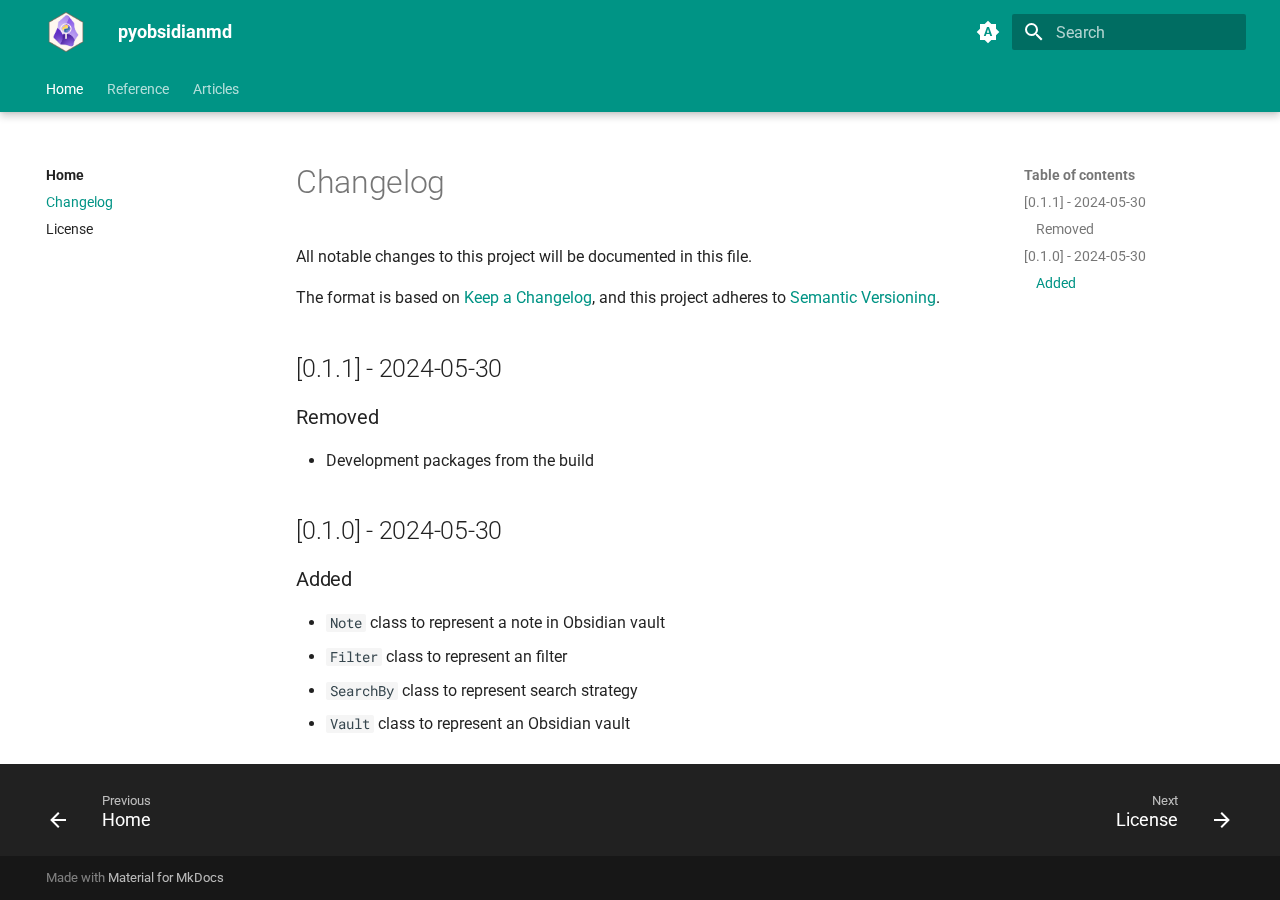
==== commit 0088ea22: "Deployed aa33674 with MkDocs version: 1.6.0" ====
--- a/changelog/index.html
+++ b/changelog/index.html
@@ -427,6 +427,30 @@
     <ul class="md-nav__list" data-md-component="toc" data-md-scrollfix>
       
         <li class="md-nav__item">
+  <a href="#011-2024-05-30" class="md-nav__link">
+    <span class="md-ellipsis">
+      [0.1.1] - 2024-05-30
+    </span>
+  </a>
+  
+    <nav class="md-nav" aria-label="[0.1.1] - 2024-05-30">
+      <ul class="md-nav__list">
+        
+          <li class="md-nav__item">
+  <a href="#removed" class="md-nav__link">
+    <span class="md-ellipsis">
+      Removed
+    </span>
+  </a>
+  
+</li>
+        
+      </ul>
+    </nav>
+  
+</li>
+      
+        <li class="md-nav__item">
   <a href="#010-2024-05-30" class="md-nav__link">
     <span class="md-ellipsis">
       [0.1.0] - 2024-05-30
@@ -750,6 +774,30 @@
     <ul class="md-nav__list" data-md-component="toc" data-md-scrollfix>
       
         <li class="md-nav__item">
+  <a href="#011-2024-05-30" class="md-nav__link">
+    <span class="md-ellipsis">
+      [0.1.1] - 2024-05-30
+    </span>
+  </a>
+  
+    <nav class="md-nav" aria-label="[0.1.1] - 2024-05-30">
+      <ul class="md-nav__list">
+        
+          <li class="md-nav__item">
+  <a href="#removed" class="md-nav__link">
+    <span class="md-ellipsis">
+      Removed
+    </span>
+  </a>
+  
+</li>
+        
+      </ul>
+    </nav>
+  
+</li>
+      
+        <li class="md-nav__item">
   <a href="#010-2024-05-30" class="md-nav__link">
     <span class="md-ellipsis">
       [0.1.0] - 2024-05-30
@@ -792,6 +840,11 @@
 <p>All notable changes to this project will be documented in this file.</p>
 <p>The format is based on <a href="https://keepachangelog.com/en/1.1.0/">Keep a Changelog</a>,
 and this project adheres to <a href="https://semver.org/spec/v2.0.0.html">Semantic Versioning</a>.</p>
+<h2 id="011-2024-05-30">[0.1.1] - 2024-05-30</h2>
+<h3 id="removed">Removed</h3>
+<ul>
+<li>Development packages from the build</li>
+</ul>
 <h2 id="010-2024-05-30">[0.1.0] - 2024-05-30</h2>
 <h3 id="added">Added</h3>
 <ul>
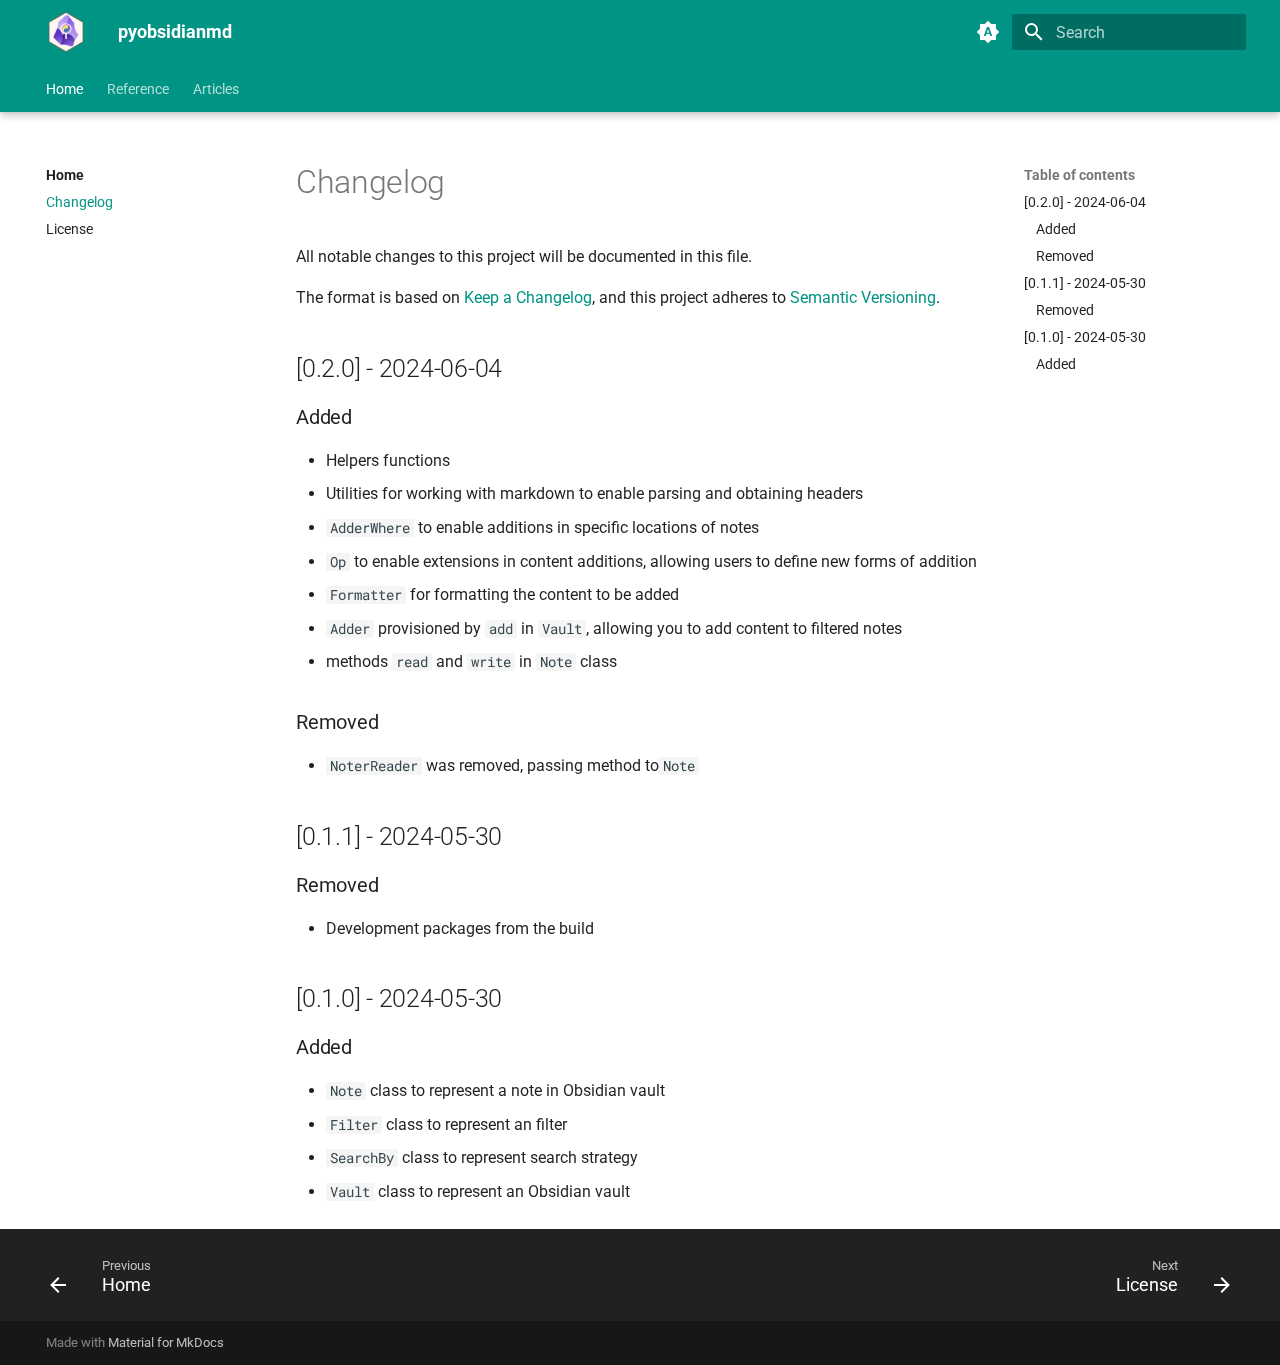
==== commit 9eb15ff3: "Deployed d13cb36 with MkDocs version: 1.6.0" ====
--- a/changelog/index.html
+++ b/changelog/index.html
@@ -238,7 +238,7 @@
     
     
       <li class="md-tabs__item">
-        <a href="../reference/filter/" class="md-tabs__link">
+        <a href="../reference/adder/" class="md-tabs__link">
           
   
     
@@ -427,6 +427,39 @@
     <ul class="md-nav__list" data-md-component="toc" data-md-scrollfix>
       
         <li class="md-nav__item">
+  <a href="#020-2024-06-04" class="md-nav__link">
+    <span class="md-ellipsis">
+      [0.2.0] - 2024-06-04
+    </span>
+  </a>
+  
+    <nav class="md-nav" aria-label="[0.2.0] - 2024-06-04">
+      <ul class="md-nav__list">
+        
+          <li class="md-nav__item">
+  <a href="#added" class="md-nav__link">
+    <span class="md-ellipsis">
+      Added
+    </span>
+  </a>
+  
+</li>
+        
+          <li class="md-nav__item">
+  <a href="#removed" class="md-nav__link">
+    <span class="md-ellipsis">
+      Removed
+    </span>
+  </a>
+  
+</li>
+        
+      </ul>
+    </nav>
+  
+</li>
+      
+        <li class="md-nav__item">
   <a href="#011-2024-05-30" class="md-nav__link">
     <span class="md-ellipsis">
       [0.1.1] - 2024-05-30
@@ -437,7 +470,7 @@
       <ul class="md-nav__list">
         
           <li class="md-nav__item">
-  <a href="#removed" class="md-nav__link">
+  <a href="#removed_1" class="md-nav__link">
     <span class="md-ellipsis">
       Removed
     </span>
@@ -461,7 +494,7 @@
       <ul class="md-nav__list">
         
           <li class="md-nav__item">
-  <a href="#added" class="md-nav__link">
+  <a href="#added_1" class="md-nav__link">
     <span class="md-ellipsis">
       Added
     </span>
@@ -519,6 +552,16 @@
   
     
     
+      
+        
+      
+        
+      
+        
+      
+        
+      
+        
       
         
       
@@ -568,11 +611,116 @@
   
   
     <li class="md-nav__item">
+      <a href="../reference/adder/" class="md-nav__link">
+        
+  
+  <span class="md-ellipsis">
+    adder
+  </span>
+  
+
+      </a>
+    </li>
+  
+
+              
+            
+              
+                
+  
+  
+  
+  
+    <li class="md-nav__item">
+      <a href="../reference/adder_op/" class="md-nav__link">
+        
+  
+  <span class="md-ellipsis">
+    adder_op
+  </span>
+  
+
+      </a>
+    </li>
+  
+
+              
+            
+              
+                
+  
+  
+  
+  
+    <li class="md-nav__item">
       <a href="../reference/filter/" class="md-nav__link">
         
   
   <span class="md-ellipsis">
     filter
+  </span>
+  
+
+      </a>
+    </li>
+  
+
+              
+            
+              
+                
+  
+  
+  
+  
+    <li class="md-nav__item">
+      <a href="../reference/formatter/" class="md-nav__link">
+        
+  
+  <span class="md-ellipsis">
+    formatter
+  </span>
+  
+
+      </a>
+    </li>
+  
+
+              
+            
+              
+                
+  
+  
+  
+  
+    <li class="md-nav__item">
+      <a href="../reference/helpers/" class="md-nav__link">
+        
+  
+  <span class="md-ellipsis">
+    helpers
+  </span>
+  
+
+      </a>
+    </li>
+  
+
+              
+            
+              
+                
+  
+  
+  
+  
+    <li class="md-nav__item">
+      <a href="../reference/markdown/" class="md-nav__link">
+        
+  
+  <span class="md-ellipsis">
+    markdown
   </span>
   
 
@@ -774,6 +922,39 @@
     <ul class="md-nav__list" data-md-component="toc" data-md-scrollfix>
       
         <li class="md-nav__item">
+  <a href="#020-2024-06-04" class="md-nav__link">
+    <span class="md-ellipsis">
+      [0.2.0] - 2024-06-04
+    </span>
+  </a>
+  
+    <nav class="md-nav" aria-label="[0.2.0] - 2024-06-04">
+      <ul class="md-nav__list">
+        
+          <li class="md-nav__item">
+  <a href="#added" class="md-nav__link">
+    <span class="md-ellipsis">
+      Added
+    </span>
+  </a>
+  
+</li>
+        
+          <li class="md-nav__item">
+  <a href="#removed" class="md-nav__link">
+    <span class="md-ellipsis">
+      Removed
+    </span>
+  </a>
+  
+</li>
+        
+      </ul>
+    </nav>
+  
+</li>
+      
+        <li class="md-nav__item">
   <a href="#011-2024-05-30" class="md-nav__link">
     <span class="md-ellipsis">
       [0.1.1] - 2024-05-30
@@ -784,7 +965,7 @@
       <ul class="md-nav__list">
         
           <li class="md-nav__item">
-  <a href="#removed" class="md-nav__link">
+  <a href="#removed_1" class="md-nav__link">
     <span class="md-ellipsis">
       Removed
     </span>
@@ -808,7 +989,7 @@
       <ul class="md-nav__list">
         
           <li class="md-nav__item">
-  <a href="#added" class="md-nav__link">
+  <a href="#added_1" class="md-nav__link">
     <span class="md-ellipsis">
       Added
     </span>
@@ -840,13 +1021,28 @@
 <p>All notable changes to this project will be documented in this file.</p>
 <p>The format is based on <a href="https://keepachangelog.com/en/1.1.0/">Keep a Changelog</a>,
 and this project adheres to <a href="https://semver.org/spec/v2.0.0.html">Semantic Versioning</a>.</p>
+<h2 id="020-2024-06-04">[0.2.0] - 2024-06-04</h2>
+<h3 id="added">Added</h3>
+<ul>
+<li>Helpers functions</li>
+<li>Utilities for working with markdown to enable parsing and obtaining headers</li>
+<li><code class="language-python highlight"><span class="n">AdderWhere</span></code> to enable additions in specific locations of notes</li>
+<li><code class="language-python highlight"><span class="n">Op</span></code> to enable extensions in content additions, allowing users to define new forms of addition</li>
+<li><code class="language-python highlight"><span class="n">Formatter</span></code> for formatting the content to be added</li>
+<li><code class="language-python highlight"><span class="n">Adder</span></code> provisioned by <code class="language-python highlight"><span class="n">add</span></code> in <code class="language-python highlight"><span class="n">Vault</span></code>, allowing you to add content to filtered notes</li>
+<li>methods <code class="language-python highlight"><span class="n">read</span></code> and <code class="language-python highlight"><span class="n">write</span></code> in <code class="language-python highlight"><span class="n">Note</span></code> class</li>
+</ul>
+<h3 id="removed">Removed</h3>
+<ul>
+<li><code class="language-python highlight"><span class="n">NoterReader</span></code> was removed, passing method to<code class="language-python highlight"><span class="n">Note</span></code></li>
+</ul>
 <h2 id="011-2024-05-30">[0.1.1] - 2024-05-30</h2>
-<h3 id="removed">Removed</h3>
+<h3 id="removed_1">Removed</h3>
 <ul>
 <li>Development packages from the build</li>
 </ul>
 <h2 id="010-2024-05-30">[0.1.0] - 2024-05-30</h2>
-<h3 id="added">Added</h3>
+<h3 id="added_1">Added</h3>
 <ul>
 <li><code class="language-python highlight"><span class="n">Note</span></code> class to represent a note in Obsidian vault</li>
 <li><code class="language-python highlight"><span class="n">Filter</span></code> class to represent an filter</li>
